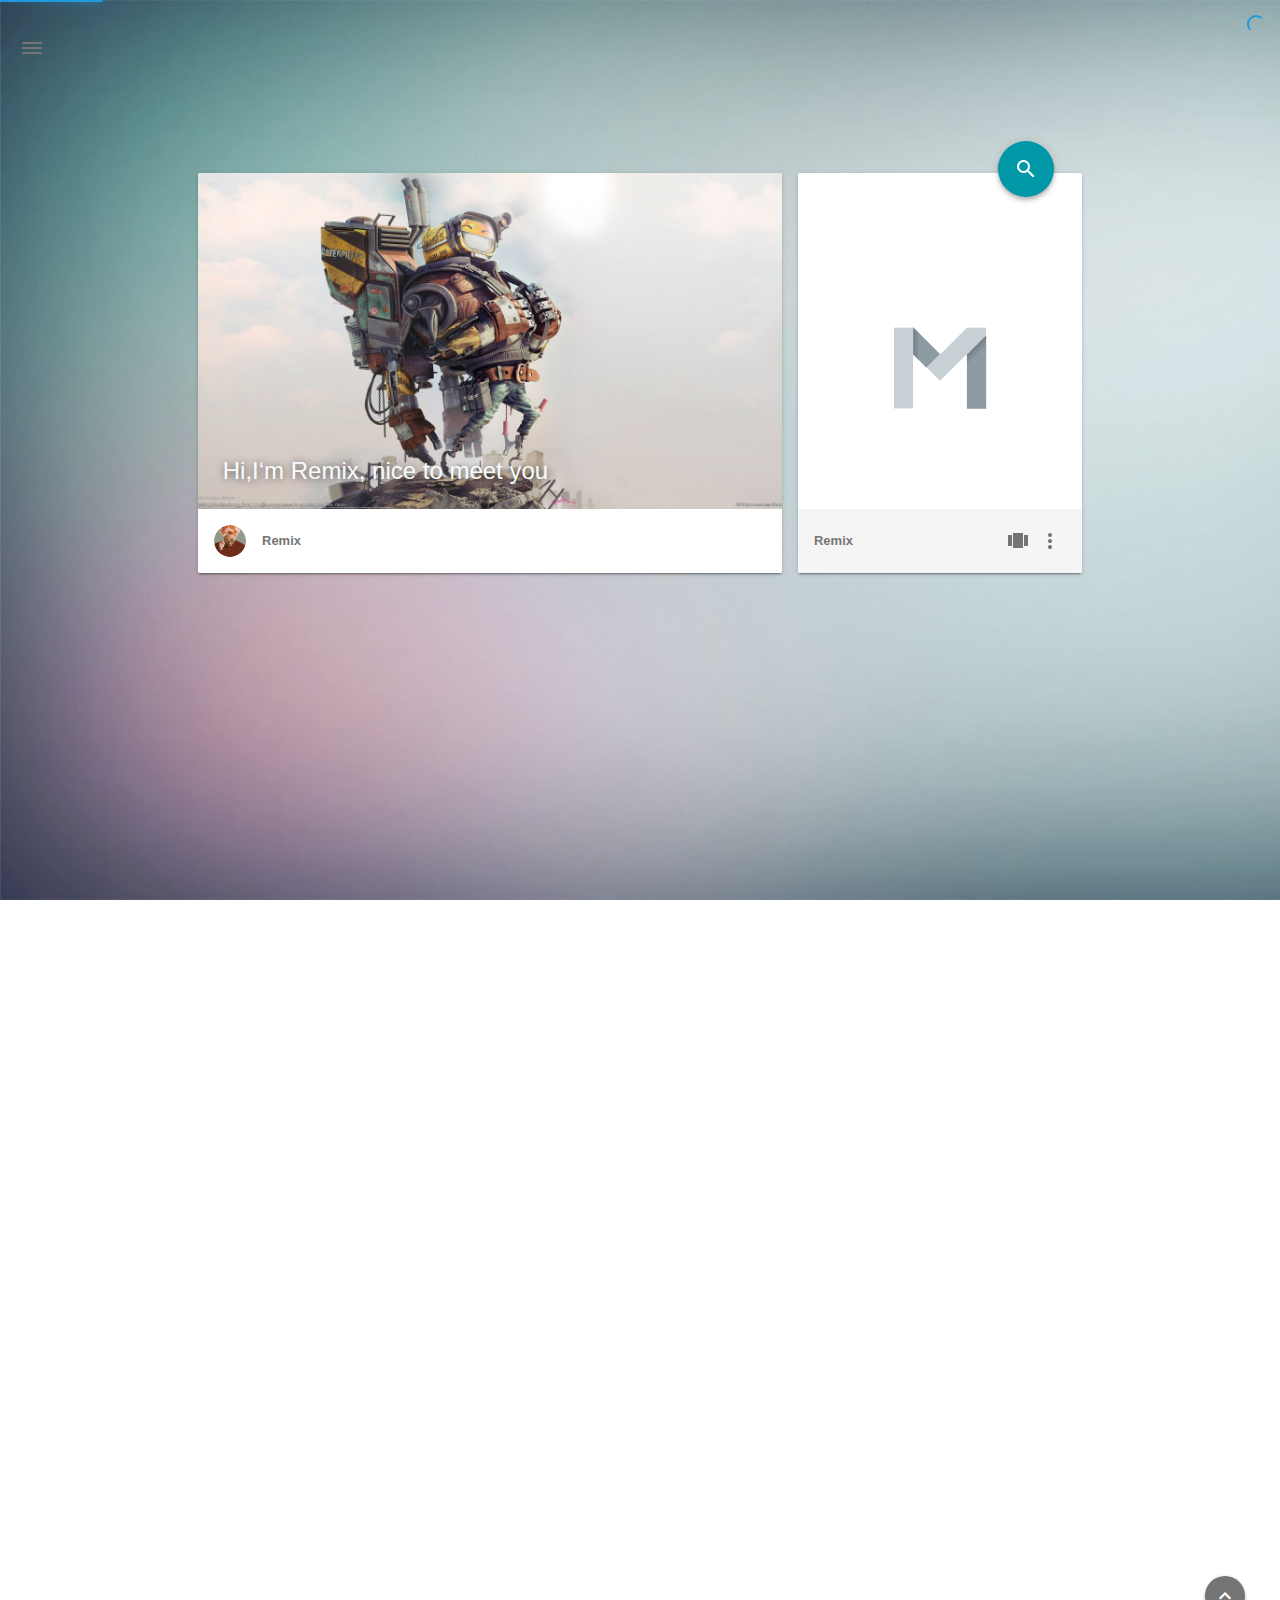
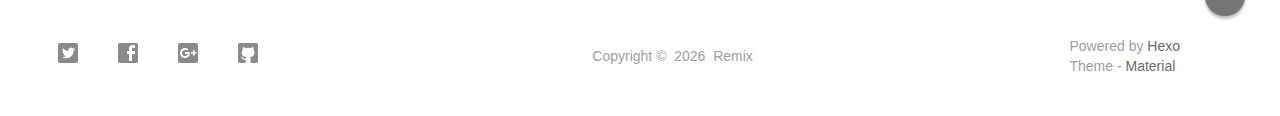
==== index.html @ 857dcc26 "Site updated: 2017-03-09 08:50:22" ====
<!DOCTYPE html>
<html lang="zh">
    <head>
    <!-- 
        © Material Theme
        https://github.com/viosey/hexo-theme-material
        Version: 1.3.0 -->

    <!-- Title -->
    
    <title>
        
        Remix
    </title>

    <!-- Favicons -->
    <link rel="icon shortcut" type="image/ico" href="/img/favicon.png">
    <link rel="icon" sizes="192x192" href="/img/favicon.png">
    <link rel="apple-touch-icon" href="/img/favicon.png">

    <!-- Meta & Info -->
    <meta charset="utf-8">
    <meta http-equiv="X-UA-Compatible">
    <meta name="viewport" content="width=device-width, initial-scale=1">
    <meta name="theme-color" content="#0097A7">
    <meta name="author" content="Remix">
    <meta name="description" content="Find your soul">
    <meta name="keywords" content="null">

    <!--iOS -->
    <meta name="viewport" content="width=device-width, initial-scale=1, user-scalable=no">
    <meta name="apple-mobile-web-app-title" content="Title">
    <meta name="apple-mobile-web-app-capable" content="yes">
    <meta name="apple-mobile-web-app-status-bar-style" content="black">
    <meta name="HandheldFriendly" content="True">
    <meta name="MobileOptimized" content="480">

    <!-- Add to homescreen for Chrome on Android -->
    <meta name="mobile-web-app-capable" content="yes">

    <!-- Add to homescreen for Safari on iOS -->
    <meta name="apple-mobile-web-app-capable" content="yes">
    <meta name="apple-mobile-web-app-status-bar-style" content="black">
    <meta name="apple-mobile-web-app-title" content="Remix">

    <!-- The Open Graph protocol -->
    <meta property="og:url" content="http://Remix.com">
    <meta property="og:type" content="blog">
    <meta property="og:title" content="Remix">
    <meta property="og:description" content="Find your soul">
    

    <!--[if lte IE 9]>
        <link rel="stylesheet" href="/css/ie-blocker.css">

        
            <script src="/js/ie-blocker.zhCN.js"></script>
        
    <![endif]-->

    <!-- Import CSS -->
    <link rel="stylesheet" href="/css/material.min.css">
    <link rel="stylesheet" href="/css/style.min.css">
    <!-- Config CSS -->


<!-- Other Styles -->
<style>
  body, html {
    font-family: Roboto, "Helvetica Neue", Helvetica, "PingFang SC", "Hiragino Sans GB", "Microsoft YaHei", "微软雅黑", Arial, sans-serif;
  }

  a {
    color: #00838F;
  }

  .mdl-card__media,
  #search-label,
  #search-form-label:after,
  #scheme-Paradox .hot_tags-count,
  #scheme-Paradox .sidebar_archives-count,
  #scheme-Paradox .sidebar-colored .sidebar-header,
  #scheme-Paradox .sidebar-colored .sidebar-badge{
    background-color: #0097A7 !important;
  }

  /* Sidebar User Drop Down Menu Text Color */
  #scheme-Paradox .sidebar-colored .sidebar-nav>.dropdown>.dropdown-menu>li>a:hover,
  #scheme-Paradox .sidebar-colored .sidebar-nav>.dropdown>.dropdown-menu>li>a:focus {
    color: #0097A7 !important;
  }

  #post_entry-right-info,
  .sidebar-colored .sidebar-nav li:hover > a,
  .sidebar-colored .sidebar-nav li:hover > a i,
  .sidebar-colored .sidebar-nav li > a:hover,
  .sidebar-colored .sidebar-nav li > a:hover i,
  .sidebar-colored .sidebar-nav li > a:focus i,
  .sidebar-colored .sidebar-nav > .open > a,
  .sidebar-colored .sidebar-nav > .open > a:hover,
  .sidebar-colored .sidebar-nav > .open > a:focus,
  #ds-reset #ds-ctx .ds-ctx-entry .ds-ctx-head a {
    color: #0097A7 !important;
  }

  .toTop {
    background: #757575 !important;
  }

  .material-layout .material-post>.material-nav,
  .material-layout .material-index>.material-nav,
  .material-nav a {
    color: #757575;
  }

  #scheme-Paradox .MD-burger-layer {
    background-color: #757575;
  }

  #scheme-Paradox #post-toc-trigger-btn {
    color: #757575;
  }

  .post-toc a:hover {
    color: #00838F;
    text-decoration: underline;
  }
</style>


<!-- Theme Background Related-->

    <style>
      body{
        background-image: url(/img/bg.png);
      }
    </style>




<!-- Fade Effect -->

    <style>
      .fade {
        transition: all 800ms linear;
        -webkit-transform: translate3d(0,0,0);
        -moz-transform: translate3d(0,0,0);
        -ms-transform: translate3d(0,0,0);
        -o-transform: translate3d(0,0,0);
        transform: translate3d(0,0,0);
        opacity: 1;
      }

      .fade.out{
        opacity: 0;
      }
    </style>



    <script src="/js/jquery.min.js"></script>
    <script src="/js/queue.js"></script>

    <!-- UC Browser Compatible -->
    <script>
        var agent = navigator.userAgent.toLowerCase();
        if(agent.indexOf('ucbrowser')>0) {
            document.write("<link rel=\"stylesheet\" href=\"/css/uc.css\">");
            alert('由于 UC 浏览器使用极旧的内核，而本网站使用了一些新的特性。\n为了您能更好的浏览，推荐使用 Chrome 或 Firefox 浏览器。');
        }
    </script>

    

    

    <!-- Bing Background -->
    

    <!-- Custom Head -->
    
</head>


    
        <body id="scheme-Paradox" class="lazy">
            <div class="material-layout  mdl-js-layout has-drawer is-upgraded">
                

                <!-- Main Container -->
                <main class="material-layout__content" id="main">

                    <!-- Top Anchor -->
                    <div id="top"></div>

                    
                        <!-- Hamburger Button -->
                        <button class="MD-burger-icon sidebar-toggle">
                            <span class="MD-burger-layer"></span>
                        </button>
                    

                    <!-- Index Module -->
<div class="material-index mdl-grid">
    
        <!-- Paradox Header -->
        <!-- Daily pic -->
<div class="mdl-card mdl-shadow--2dp daily-pic mdl-cell mdl-cell--8-col index-top-block">

    <!-- Pic & Slogan -->
    <div class="mdl-card__media mdl-color-text--grey-50" style="background-image:url(/img/daily_pic.png)">
        <p class="index-top-block-slogan"><a href="#">
        
            
                Hi,I‘m Remix, nice to meet you
            
        
        </a></p>
    </div>

    <!-- Avatar & Name -->
    <div class="mdl-card__supporting-text meta mdl-color-text--grey-600">
        <!-- Author Avatar -->
        <div id="author-avatar">
            <img src="/img/avatar.png" width="32px" height="32px" alt="avatar">
        </div>
        <div>
            <strong>Remix</strong>
        </div>
    </div>
</div>

        <!-- Blog info -->
<div class="mdl-card mdl-shadow--2dp something-else mdl-cell mdl-cell--8-col mdl-cell--4-col-desktop index-top-block">

    <!-- Search -->
    


    <!-- Swiftype -->
    <div class="mdl-textfield mdl-js-textfield mdl-textfield--expandable" method="post" action="">
        <label id="search-label" class="mdl-button mdl-js-ripple-effect mdl-js-button mdl-button--fab mdl-color--accent mdl-shadow--4dp" for="search">
            <i class="material-icons mdl-color-text--white" role="presentation">search</i>
        </label>

        <form autocomplete="off" id="search-form" class="mdl-textfield__expandable-holder" action="">
            <input class="mdl-textfield__input search-input st-default-search-input" type="text" name="q" id="search">
            <label id="search-form-label" class="mdl-textfield__label" for="search"></label>
        </form>
    </div>





    <!-- LOGO -->
    <div class="something-else-logo mdl-color--white mdl-color-text--grey-600">
        <a href="#">
            <img src="/img/logo.png" alt="logo" />
        </a>
    </div>

    <!-- Infomation -->
    <div class="mdl-card__supporting-text meta meta--fill mdl-color-text--grey-600">
        <!-- Blog Title -->
        <div>
            <strong>Remix</strong>
        </div>
        <div class="section-spacer"></div>

        <!-- Pages -->
        <button id="show-pages-button" class="mdl-button mdl-js-button mdl-js-ripple-effect mdl-button--icon">
            <i class="material-icons" role="presentation">view_carousel</i>
            <span class="visuallyhidden">Pages</span>
        </button>
        <ul class="mdl-menu mdl-js-menu mdl-menu--bottom-right" for="show-pages-button">
            
        </ul>

        <!-- Menu -->
        <button id="menubtn" class="mdl-button mdl-js-button mdl-js-ripple-effect mdl-button--icon">
            <i class="material-icons" role="presentation">more_vert</i>
            <span class="visuallyhidden">show menu</span>
        </button>
        <ul class="mdl-menu mdl-js-menu mdl-menu--bottom-right" for="menubtn">
            

            

            
                <a class="index_share-link" href="http://service.weibo.com/share/share.php?appkey=&title=Remix&url=http://Remix.com/&pic=&searchPic=false&style=simple" target="_blank">
                    <li class="mdl-menu__item mdl-js-ripple-effect">
                        分享到微博
                    </li>
                </a>
            

            
                <a class="index_share-link" href="https://twitter.com/intent/tweet?text=Remix&url=http://Remix.com/&via=Remix" target="_blank">
                    <li class="mdl-menu__item mdl-js-ripple-effect">
                        分享到 Twitter
                    </li>
                </a>
            

            
                <a class="index_share-link" href="https://www.facebook.com/sharer/sharer.php?u=http://Remix.com//index.html" target="_blank">
                    <li class="mdl-menu__item mdl-js-ripple-effect">
                        分享到 Facebook
                    </li>
                </a>
            

            
                <a class="index_share-link" href="https://plus.google.com/share?url=http://Remix.com/" target="_blank">
                    <li class="mdl-menu__item mdl-js-ripple-effect">
                        分享到 Google+
                    </li>
                </a>
            

            

            

            
        </ul>
    </div>
</div>

    
    <div class="locate-thumbnail-symbol"></div>

    <!-- Pin on top -->
    

    <!-- Normal Post -->
    
        
        
            <!-- Paradox Thumbnail -->
            <div class="post_entry-module mdl-card mdl-shadow--2dp mdl-cell mdl-cell--12-col fade out">
    <!-- Post Thumbnail -->
    
        
            <!-- Random Thumbnail -->
            <div class="post_thumbnail-random mdl-card__media mdl-color-text--grey-50">
        
    

        <!-- Post Title -->
        <p class="article-headline-p"><a href="/2017/03/09/hexo在windows下建立自己的github博客/">hexo在windows下建立自己的github博客</a></p>
    </div>

    <!-- Post Excerpt -->
    <div class="mdl-color-text--grey-600 mdl-card__supporting-text post_entry-content">
        
            先要安装git和node.js注册github账户在git执行代码bash
$ ssh-keygen -t rs...
        
        &nbsp;&nbsp;&nbsp;
        <span>
            <a href="/2017/03/09/hexo在windows下建立自己的github博客/" target="_self">继续阅读</a>
        </span>
    </div>
    <!-- Post_entry Info-->
    <div id="post_entry-info">
        <div id="post_entry-left-info" class="mdl-card__supporting-text meta mdl-color-text--grey-600 ">
            <!-- Author Avatar -->
            <div id="author-avatar">
                <img src="/img/avatar.png" width="44px" height="44px" alt="Remix's avatar">
            </div>
            <div>
                <strong>Remix</strong>
                <span>3月 09, 2017</span>
            </div>
        </div>
        <div id="post_entry-right-info">
            <!-- Category -->
            <span class="post_entry-category">
                
            </span>

            
                <!-- Comment Number -->
                &nbsp;|&nbsp;
                <span class="post_entry-comment" >
                        <span class="ds-thread-count" data-thread-key="2017/03/09/hexo在windows下建立自己的github博客/" data-count-type="comments"></span>
                </span>
            

            <!-- Post Views -->
            <span class="post_entry-views">
            </span>
        </div>
    </div>
</div>

        
        
        
    
        
        
            <!-- Paradox Thumbnail -->
            <div class="post_entry-module mdl-card mdl-shadow--2dp mdl-cell mdl-cell--12-col fade out">
    <!-- Post Thumbnail -->
    
        
            <!-- Random Thumbnail -->
            <div class="post_thumbnail-random mdl-card__media mdl-color-text--grey-50">
        
    

        <!-- Post Title -->
        <p class="article-headline-p"><a href="/2017/03/09/hello-world/">Hello World</a></p>
    </div>

    <!-- Post Excerpt -->
    <div class="mdl-color-text--grey-600 mdl-card__supporting-text post_entry-content">
        
            Welcome to Hexo
        
        &nbsp;&nbsp;&nbsp;
        <span>
            <a href="/2017/03/09/hello-world/" target="_self">继续阅读</a>
        </span>
    </div>
    <!-- Post_entry Info-->
    <div id="post_entry-info">
        <div id="post_entry-left-info" class="mdl-card__supporting-text meta mdl-color-text--grey-600 ">
            <!-- Author Avatar -->
            <div id="author-avatar">
                <img src="/img/avatar.png" width="44px" height="44px" alt="Remix's avatar">
            </div>
            <div>
                <strong>Remix</strong>
                <span>3月 09, 2017</span>
            </div>
        </div>
        <div id="post_entry-right-info">
            <!-- Category -->
            <span class="post_entry-category">
                
            </span>

            
                <!-- Comment Number -->
                &nbsp;|&nbsp;
                <span class="post_entry-comment" >
                        <span class="ds-thread-count" data-thread-key="2017/03/09/hello-world/" data-count-type="comments"></span>
                </span>
            

            <!-- Post Views -->
            <span class="post_entry-views">
            </span>
        </div>
    </div>
</div>

        
        
        
    

    

    
        <script>
    var randomNum;

    var locatePost = $('.locate-thumbnail-symbol').next();
    for(var i = 0; i < 10; i++) {
        randomNum = Math.floor(Math.random() * 19 + 1);

        locatePost.children('.post_thumbnail-random').attr('id', 'random_thumbnail-'+randomNum);
        locatePost.children('.post_thumbnail-random').css('background-image', 'url(' + '/img/random/material-' + randomNum + '.png' + ')')

        locatePost = locatePost.next();
    }
</script>

    
</div>


                    
                        <!-- Overlay For Active Sidebar -->
<div class="sidebar-overlay"></div>

<!-- Material sidebar -->
<aside id="sidebar" class="sidebar sidebar-colored sidebar-fixed-left" role="navigation">
    <div id="sidebar-main">
        <!-- Sidebar Header -->
        <div class="sidebar-header header-cover" style="background-image: url(/img/sidebar_header.png);">
    <!-- Top bar -->
    <div class="top-bar"></div>

    <!-- Sidebar toggle button -->
    <button type="button" class="sidebar-toggle mdl-button mdl-js-button mdl-js-ripple-effect mdl-button--icon" style="display: initial;" data-upgraded=",MaterialButton,MaterialRipple">
        <i class="material-icons">clear_all</i>
        <span class="mdl-button__ripple-container">
            <span class="mdl-ripple">
            </span>
        </span>
    </button>

    <!-- Sidebar Avatar -->
    <div class="sidebar-image">
        <img src="/img/avatar.png" alt="Remix's avatar">
    </div>

    <!-- Sidebar Email -->
    <a data-toggle="dropdown" class="sidebar-brand" href="#settings-dropdown">
        1025118009@qq.com
        <b class="caret"></b>
    </a>
</div>


        <!-- Sidebar Navigation  -->
        <ul class="nav sidebar-nav">
    <!-- User dropdown  -->
    <li class="dropdown">
        <ul id="settings-dropdown" class="dropdown-menu">
            
                <li>
                    <a href="http://mail.qq.com" target="_blank" title="Email Me">
                        
                            <i class="material-icons sidebar-material-icons sidebar-indent-left1pc-element">email</i>
                        
                        Email Me
                    </a>
                </li>
            
        </ul>
    </li>

    <!-- Homepage -->
    
        <li id="sidebar-first-li">
            <a href="/" target="_self">
                
                    <i class="material-icons sidebar-material-icons">home</i>
                
                主页
            </a>
        </li>
        
    

    <!-- Archives  -->
    
        <li class="dropdown">
            <a href="#" class="ripple-effect dropdown-toggle" data-toggle="dropdown">
                
                    <i class="material-icons sidebar-material-icons">inbox</i>
                
                    归档
                <b class="caret"></b>
            </a>
            <ul class="dropdown-menu">
            <li>
                <a class="sidebar_archives-link" href="/archives/2017/03/">三月 2017<span class="sidebar_archives-count">2</span></a>
            </ul>
        </li>
        
    

    <!-- Categories  -->
    

    <!-- Pages  -->
    

    <!-- Article Number  -->
    
</ul>


        <!-- Sidebar Footer -->
        <!--
I'm glad you use this theme, the development is no so easy, I hope you can keep the copyright, I will thank you so much.
If you still want to delete the copyrights, could you still retain the first one? Which namely "Theme Material"
It will not impact the appearance and can give developers a lot of support :)

很高兴您使用并喜欢该主题，开发不易 十分谢谢与希望您可以保留一下版权声明。
如果您仍然想删除的话 能否只保留第一项呢？即 "Theme Material"
它不会影响美观并可以给开发者很大的支持和动力。 :)
-->

<!-- Sidebar Divider -->

    <div class="sidebar-divider"></div>


<!-- Theme Material -->

    <a href="https://github.com/viosey/hexo-theme-material"  class="sidebar-footer-text-a" target="_blank">
        <div class="sidebar-text mdl-button mdl-js-button mdl-js-ripple-effect sidebar-footer-text-div" data-upgraded=",MaterialButton,MaterialRipple">
            主题 - Material
            <span class="sidebar-badge badge-circle">i</span>
        </div>
    </a>


<!-- Help & Support -->
<!--

-->

<!-- Feedback -->
<!--

-->

<!-- About Theme -->
<!--

-->

    </div>

    <!-- Sidebar Image -->
    

</aside>

                    

                    
                        <!-- Footer Top Button -->
                        <div class="toTop-wrap">
    <a href="#top" class="toTop">
        <i class="material-icons footer_top-i">expand_less</i>
    </a>
</div>

                    

                    <!--Footer-->
<footer class="mdl-mini-footer" id="bottom">
    
        <!-- Paradox Footer Left Section -->
        <div class="mdl-mini-footer--left-section sns-list">
    <!-- Twitter -->
    
        <a href="https://twitter.com/twitter" target="_blank">
            <button class="mdl-mini-footer--social-btn social-btn" style="background-image: url(/img/footer/footer_ico-twitter.png);">
                <span class="visuallyhidden">Twitter</span>
            </button><!--
     --></a>
    

    <!-- Facebook -->
    
        <a href="https://www.facebook.com/facebook" target="_blank">
            <button class="mdl-mini-footer--social-btn social-btn" style="background-image: url(/img/footer/footer_ico-facebook.png);">
                <span class="visuallyhidden">Facebook</span>
            </button><!--
     --></a>
    

    <!-- Google + -->
    
        <a href="https://www.google.com/" target="_blank">
            <button class="mdl-mini-footer--social-btn social-btn" style="background-image: url(/img/footer/footer_ico-gplus.png);">
                <span class="visuallyhidden">Google Plus</span>
            </button><!--
     --></a>
    

    <!-- Weibo -->
    

    <!-- Instagram -->
    

    <!-- Tumblr -->
    

    <!-- Github -->
    
        <a href="https://github.com/bifily" target="_blank">
            <button class="mdl-mini-footer--social-btn social-btn" style="background-image: url(/img/footer/footer_ico-github.png);">
                <span class="visuallyhidden">Github</span>
            </button><!--
     --></a>
    

    <!-- LinkedIn -->
    

    <!-- Zhihu -->
    

    <!-- Bilibili -->
    

    <!-- Telegram -->
    
</div>


        <!--Copyright-->
        <div id="copyright">
            Copyright&nbsp;©&nbsp;
            <script type="text/javascript">
                var fd = new Date();
                document.write(fd.getFullYear());
            </script>
            &nbsp;Remix
        </div>

        <!-- Paradox Footer Right Section -->

        <!--
        I am glad you use this theme, the development is no so easy, I hope you can keep the copyright.
        It will not impact the appearance and can give developers a lot of support :)

        很高兴您使用该主题，开发不易，希望您可以保留一下版权声明。
        它不会影响美观并可以给开发者很大的支持。 :)
        -->

        <div class="mdl-mini-footer--right-section">
            <div>
                <div class="footer-develop-div">Powered by <a href="https://hexo.io" target="_blank" class="footer-develop-a">Hexo</a></div>
                <div class="footer-develop-div">Theme - <a href="https://github.com/viosey/hexo-theme-material" target="_blank" class="footer-develop-a">Material</a></div>
            </div>
        </div>
    
</footer>


                    <!-- Import File -->
<script src="/js/lazyload.min.js"></script>
<script src="/js/js.min.js"></script>
<script src="/js/nprogress.js"></script>

<script type="text/javascript">
    NProgress.configure({
        showSpinner: true
    });
    NProgress.start();
    $('#nprogress .bar').css({
        'background': '#29d'
    });
    $('#nprogress .peg').css({
        'box-shadow': '0 0 10px #29d, 0 0 15px #29d'
    });
    $('#nprogress .spinner-icon').css({
        'border-top-color': '#29d',
        'border-left-color': '#29d'
    });
    setTimeout(function() {
        NProgress.done();
        $('.fade').removeClass('out');
    }, 800);
</script>









    <!-- 多说公共 js 代码 start -->
    <script type="text/javascript">
        queue.offer(function(){
            var duoshuoQuery = {
                short_name: 'bifily'
            };
            (function() {
                var ds = document.createElement('script');
                ds.type = 'text/javascript';
                ds.async = true;
                ds.src = 'https://static.duoshuo.com/embed.js';
                ds.charset = 'UTF-8';
                (document.getElementsByTagName('head')[0]
                 || document.getElementsByTagName('body')[0]).appendChild(ds);
            })();
        });
    </script>
    <!-- 多说公共 js 代码 end -->





<!-- Swiftye -->

    <script type="text/javascript">
    (function(w,d,t,u,n,s,e) {w['SwiftypeObject']=n;w[n]=w[n]||function() {
    (w[n].q=w[n].q||[]).push(arguments);};s=d.createElement(t);
    e=d.getElementsByTagName(t)[0];s.async=1;s.src=u;e.parentNode.insertBefore(s,e);
    })(window,document,'script','//s.swiftypecdn.com/install/v2/st.js','_st');

    _st('install','null','2.0.0');
</script>



<!-- Local Search-->


<!-- Window Load-->
<script>
    $(window).load(function() {
        // Post_Toc parent position fixed
        $('.post-toc-wrap').parent('.mdl-menu__container').css('position', 'fixed');
    });
</script>

<!-- MathJax Load-->


                </main>
            </div>
        </body>
    
</html>
---- css/ie-blocker.css ----
@charset "utf-8";
body .demo-blog{
    display: none;
}

h1{
    background-color: #fff;
    font-size: 48px;
    line-height: 48px;
    border-left: none;
    width: auto;
    margin: 0px !important;
}

#ib-container {
    display: none;
    width: 100%;
    height: 100%;
    font-family: Arial, Helvetica, sans-serif;
    position: fixed;
    top: 0;
    left: 0;
    box-sizing: content-box !important;
    z-index: 99999;
}

#ib-container * {
    box-sizing: content-box !important;
}

.ib-modal {
    height: 288px;
    background: #fff;
    border-left: 8px solid #4fc1e9;
    position: absolute;
    color: #434a54;
    z-index: 99999;
    width: 592px;
    top: 50%;
    left: 50%;
    transform: translateY(-50%) translateX(-50%);
    padding: 49px 30px 30px;
}

.ib-header {
    height: 80px;
    padding: 0;
}

.ib-header h1 {
    margin: 0;
    font-size: 24px;
    text-align: left;
    color: #434a54;
}

.ib-header p {
    margin: 10px 0 0 0;
    font-size: 14px;
    line-height: 18px;
    text-align: left;
    color: #434a54;
}

.ib-header p strong {
    font-weight: normal;
    color: #3bafda;
}

.ib-browsers {
    height: 80px;
    list-style: none;
    margin: 0;
    padding: 0;
    padding-top: 0;
    margin-top: 49px;
}

.ib-browsers li {
    float: left;
    width: 148px;
    height: 80px;
    position: relative;
    list-style: none;
}

.ib-browsers li a {
    display: block;
    width: 100%;
    height: 100%;
    position: absolute;
    color: #434a54;
    text-decoration: none;
    cursor: pointer;
}

.ib-browsers li a:hover {
    background-color: #F2F2F2;
}

.ib-browsers li a:hover .ib-browser-name {
    background-color: #4fc1e9;
    color: #fff;
}

.ib-browser-icon {
    display: block;
    width: 118px;
    height: 90px;
    margin: 0 auto;
    margin-top: 20px;
}

.ib-browser-name {
    line-height: 18px;
    margin-top: 5px;
    text-align: center;
    font-size: 20px;
}

.ib-browser-description {
    height: 50px;
    line-height: 14px;
    font-size: 12px;
    margin-top: 10px;
    padding: 0 5px;
}

.ib-footer {
    height: 30px;
}

.ib-try {
    float: right;
    height: 30px;
    padding: 0 15px;
    color: #fff;
    background-color: #3bafda;
    font-size: 12px;
    line-height: 30px;
    cursor: pointer;
    text-decoration: none;
    margin-top: 49px;
}

.ib-try:hover {
    background-color: #4fc1e9;
}

.ib-mask {
    width: 100%;
    height: 100%;
    position: absolute;
    top: 0;
    left: 0;
    _position: absolute;
    _top: expression(eval(document.documentElement.scrollTop) + 'px');
    _left: expression(eval(document.documentElement.scrollLeft) + 'px');
    _right: auto;
    _bottom: auto;
    _width: expression(eval(document.documentElement.clientWidth) + 'px');
    _height: expression(eval(document.documentElement.clientHeight) + 'px');
    z-index: 99999;
}

.ib-mask {
    background: rgb(0, 0, 0);
    opacity: 0.8;
    -ms-filter: "progid:DXImageTransform.Microsoft.Alpha(Opacity=80)";
    filter: alpha(opacity=80);
    z-index: 99998;
}

.zh-cn #ib-container {
    font-family: 'Microsoft Yahei', sans-serif;
}

.zh-cn .ib-browser-description {
    font-size: 12px;
}
---- css/material.min.css ----
@charset "UTF-8";.mdl-button,.mdl-checkbox,audio,canvas,img,svg,video{vertical-align:middle}.visuallyhidden,hr{border:0;height:1px}.hidden,.invisible{visibility:hidden}address,body,h1,h2,h3,h4,h6,html,ol,p,ul{font-weight:400}blockquote,h1{line-height:1.35}blockquote,h1,h1 small,h2,h2 small,h3,h3 small,h4,h4 small,h5,h5 small,h6,h6 small{font-family:Roboto,Helvetica,Arial,sans-serif}.mdl-badge[data-badge]:after,.mdl-card,.mdl-layout__drawer,.mdl-layout__header{-webkit-box-direction:normal}html{color:rgba(0,0,0,.87)}::-moz-selection{background:#b3d4fc;text-shadow:none}::selection{background:#b3d4fc;text-shadow:none}hr{display:block;border-top:1px solid #ccc;margin:1em 0;padding:0}fieldset{border:0;margin:0;padding:0}textarea{resize:vertical}.browsehappy{margin:.2em 0;background:#ccc;color:#000;padding:.2em 0}.hidden{display:none!important}.visuallyhidden{clip:rect(0 0 0 0);margin:-1px;overflow:hidden;padding:0;position:absolute;width:1px}.visuallyhidden.focusable:active,.visuallyhidden.focusable:focus{clip:auto;height:auto;margin:0;overflow:visible;position:static;width:auto}body,html{width:100%}.clearfix:after,.clearfix:before{content:" ";display:table}.clearfix:after{clear:both}@media print{blockquote,img,pre,tr{page-break-inside:avoid}*,:after,:before{background:0 0!important;color:#000!important;box-shadow:none!important;text-shadow:none!important}a,a:visited{text-decoration:underline}a[href]:after{content:" (" attr(href)")"}abbr[title]:after{content:" (" attr(title)")"}a[href^="#"]:after,a[href^="javascript:"]:after{content:""}blockquote,pre{border:1px solid #999}thead{display:table-header-group}img{max-width:100%!important}h2,h3,p{orphans:3;widows:3}h2,h3{page-break-after:avoid}}.mdl-accordion,.mdl-button,.mdl-card,.mdl-checkbox,.mdl-dropdown-menu,.mdl-icon-toggle,.mdl-item,.mdl-radio,.mdl-slider,.mdl-switch,.mdl-tabs__tab,a{-webkit-tap-highlight-color:transparent;-webkit-tap-highlight-color:rgba(255,255,255,0)}html{height:100%;-ms-touch-action:manipulation;touch-action:manipulation}body{min-height:100%}main{display:block}[hidden]{display:none!important}body,html{font-family:Helvetica,Arial,sans-serif;font-size:14px;line-height:20px}h1,h2,h3,h4,h5,h6,p{padding:0}h1 small,h2 small,h3 small,h4 small,h5 small,h6 small{font-weight:400;line-height:1.35;letter-spacing:-.02em;opacity:.54;font-size:.6em}blockquote,h4{font-size:24px}ol,p,ul{font-size:14px}address,ol,p,ul{letter-spacing:0}address,h5{line-height:1}h6,ol,p,ul{line-height:24px}a,h5{font-weight:500}h1{font-size:56px;letter-spacing:-.02em;margin:24px 0}h2{font-size:45px;line-height:48px}h2,h3{margin:24px 0}h3{font-size:34px;line-height:40px}h4{line-height:32px;-moz-osx-font-smoothing:grayscale;margin:24px 0 16px}h5{font-size:20px;letter-spacing:.02em}h5,h6{margin:24px 0 16px}h6{font-size:16px;letter-spacing:.04em}p{margin:0 0 16px}a{color:#ff4081}blockquote{position:relative;font-weight:300;font-style:italic;letter-spacing:.08em}mark{background-color:#f4ff81}dt{font-weight:700}address{font-size:12px;font-style:normal}.mdl-typography--display-4,.mdl-typography--display-4-color-contrast{font-family:Roboto,Helvetica,Arial,sans-serif;font-size:112px;font-weight:300;line-height:1;letter-spacing:-.04em}.mdl-typography--display-1,.mdl-typography--display-1-color-contrast,.mdl-typography--display-2,.mdl-typography--display-2-color-contrast,.mdl-typography--display-3,.mdl-typography--display-3-color-contrast,.mdl-typography--headline,.mdl-typography--headline-color-contrast{font-family:Roboto,Helvetica,Arial,sans-serif;font-weight:400}.mdl-typography--display-4-color-contrast{opacity:.54}.mdl-typography--display-3,.mdl-typography--display-3-color-contrast{font-size:56px;line-height:1.35;letter-spacing:-.02em}.mdl-typography--display-3-color-contrast{opacity:.54}.mdl-typography--display-2,.mdl-typography--display-2-color-contrast{font-size:45px;line-height:48px}.mdl-typography--display-2-color-contrast{opacity:.54}.mdl-typography--display-1,.mdl-typography--display-1-color-contrast{font-size:34px;line-height:40px}.mdl-typography--display-1-color-contrast{opacity:.54}.mdl-typography--body-1-color-contrast,.mdl-typography--body-1-force-preferred-font-color-contrast,.mdl-typography--body-2-color-contrast,.mdl-typography--body-2-force-preferred-font-color-contrast,.mdl-typography--headline-color-contrast,.mdl-typography--subhead-color-contrast,.mdl-typography--title-color-contrast{opacity:.87}.mdl-typography--headline,.mdl-typography--headline-color-contrast{font-size:24px;line-height:32px;-moz-osx-font-smoothing:grayscale}.mdl-typography--title,.mdl-typography--title-color-contrast{font-family:Roboto,Helvetica,Arial,sans-serif;font-size:20px;font-weight:500;line-height:1;letter-spacing:.02em}.mdl-typography--subhead,.mdl-typography--subhead-color-contrast{font-family:Roboto,Helvetica,Arial,sans-serif;font-size:16px;font-weight:400;line-height:24px;letter-spacing:.04em}.mdl-typography--body-2,.mdl-typography--body-2-color-contrast{font-size:14px;font-weight:700;line-height:24px;letter-spacing:0}.mdl-typography--body-1,.mdl-typography--body-1-color-contrast{font-size:14px;font-weight:400;line-height:24px;letter-spacing:0}.mdl-typography--body-2-force-preferred-font,.mdl-typography--body-2-force-preferred-font-color-contrast{font-family:Roboto,Helvetica,Arial,sans-serif;font-size:14px;font-weight:500;line-height:24px;letter-spacing:0}.mdl-typography--body-1-force-preferred-font,.mdl-typography--body-1-force-preferred-font-color-contrast{font-family:Roboto,Helvetica,Arial,sans-serif;font-size:14px;font-weight:400;line-height:24px;letter-spacing:0}.mdl-typography--caption,.mdl-typography--caption-force-preferred-font{font-size:12px;font-weight:400;line-height:1;letter-spacing:0}.mdl-typography--caption-force-preferred-font{font-family:Roboto,Helvetica,Arial,sans-serif}.mdl-typography--caption-color-contrast,.mdl-typography--caption-force-preferred-font-color-contrast{font-size:12px;font-weight:400;line-height:1;letter-spacing:0;opacity:.54}.mdl-typography--button-color-contrast,.mdl-typography--menu-color-contrast{opacity:.87}.mdl-typography--caption-force-preferred-font-color-contrast,.mdl-typography--menu{font-family:Roboto,Helvetica,Arial,sans-serif}.mdl-typography--menu{font-size:14px;font-weight:500;line-height:1;letter-spacing:0}.mdl-typography--button,.mdl-typography--button-color-contrast,.mdl-typography--menu-color-contrast{font-family:Roboto,Helvetica,Arial,sans-serif;font-size:14px;font-weight:500;line-height:1;letter-spacing:0}.mdl-typography--button,.mdl-typography--button-color-contrast{text-transform:uppercase}.mdl-typography--text-left{text-align:left}.mdl-typography--text-right{text-align:right}.mdl-typography--text-center{text-align:center}.mdl-typography--text-justify{text-align:justify}.mdl-typography--text-nowrap{white-space:nowrap}.mdl-typography--text-lowercase{text-transform:lowercase}.mdl-typography--text-uppercase{text-transform:uppercase}.mdl-typography--text-capitalize{text-transform:capitalize}.mdl-button,.mdl-layout__tab,.mdl-tabs__tab{text-transform:uppercase}.mdl-typography--font-thin{font-weight:200!important}.mdl-typography--font-light{font-weight:300!important}.mdl-typography--font-regular{font-weight:400!important}.mdl-typography--font-medium{font-weight:500!important}.mdl-typography--font-bold{font-weight:700!important}.mdl-typography--font-black{font-weight:900!important}.mdl-color-text--red{color:#f44336!important}.mdl-color--red{background-color:#f44336!important}.mdl-color-text--red-50{color:#ffebee!important}.mdl-color--red-50{background-color:#ffebee!important}.mdl-color-text--red-100{color:#ffcdd2!important}.mdl-color--red-100{background-color:#ffcdd2!important}.mdl-color-text--red-200{color:#ef9a9a!important}.mdl-color--red-200{background-color:#ef9a9a!important}.mdl-color-text--red-300{color:#e57373!important}.mdl-color--red-300{background-color:#e57373!important}.mdl-color-text--red-400{color:#ef5350!important}.mdl-color--red-400{background-color:#ef5350!important}.mdl-color-text--red-500{color:#f44336!important}.mdl-color--red-500{background-color:#f44336!important}.mdl-color-text--red-600{color:#e53935!important}.mdl-color--red-600{background-color:#e53935!important}.mdl-color-text--red-700{color:#d32f2f!important}.mdl-color--red-700{background-color:#d32f2f!important}.mdl-color-text--red-800{color:#c62828!important}.mdl-color--red-800{background-color:#c62828!important}.mdl-color-text--red-900{color:#b71c1c!important}.mdl-color--red-900{background-color:#b71c1c!important}.mdl-color-text--red-A100{color:#ff8a80!important}.mdl-color--red-A100{background-color:#ff8a80!important}.mdl-color-text--red-A200{color:#ff5252!important}.mdl-color--red-A200{background-color:#ff5252!important}.mdl-color-text--red-A400{color:#ff1744!important}.mdl-color--red-A400{background-color:#ff1744!important}.mdl-color-text--red-A700{color:#d50000!important}.mdl-color--red-A700{background-color:#d50000!important}.mdl-color-text--pink{color:#e91e63!important}.mdl-color--pink{background-color:#e91e63!important}.mdl-color-text--pink-50{color:#fce4ec!important}.mdl-color--pink-50{background-color:#fce4ec!important}.mdl-color-text--pink-100{color:#f8bbd0!important}.mdl-color--pink-100{background-color:#f8bbd0!important}.mdl-color-text--pink-200{color:#f48fb1!important}.mdl-color--pink-200{background-color:#f48fb1!important}.mdl-color-text--pink-300{color:#f06292!important}.mdl-color--pink-300{background-color:#f06292!important}.mdl-color-text--pink-400{color:#ec407a!important}.mdl-color--pink-400{background-color:#ec407a!important}.mdl-color-text--pink-500{color:#e91e63!important}.mdl-color--pink-500{background-color:#e91e63!important}.mdl-color-text--pink-600{color:#d81b60!important}.mdl-color--pink-600{background-color:#d81b60!important}.mdl-color-text--pink-700{color:#c2185b!important}.mdl-color--pink-700{background-color:#c2185b!important}.mdl-color-text--pink-800{color:#ad1457!important}.mdl-color--pink-800{background-color:#ad1457!important}.mdl-color-text--pink-900{color:#880e4f!important}.mdl-color--pink-900{background-color:#880e4f!important}.mdl-color-text--pink-A100{color:#ff80ab!important}.mdl-color--pink-A100{background-color:#ff80ab!important}.mdl-color-text--pink-A200{color:#ff4081!important}.mdl-color--pink-A200{background-color:#ff4081!important}.mdl-color-text--pink-A400{color:#f50057!important}.mdl-color--pink-A400{background-color:#f50057!important}.mdl-color-text--pink-A700{color:#c51162!important}.mdl-color--pink-A700{background-color:#c51162!important}.mdl-color-text--purple{color:#9c27b0!important}.mdl-color--purple{background-color:#9c27b0!important}.mdl-color-text--purple-50{color:#f3e5f5!important}.mdl-color--purple-50{background-color:#f3e5f5!important}.mdl-color-text--purple-100{color:#e1bee7!important}.mdl-color--purple-100{background-color:#e1bee7!important}.mdl-color-text--purple-200{color:#ce93d8!important}.mdl-color--purple-200{background-color:#ce93d8!important}.mdl-color-text--purple-300{color:#ba68c8!important}.mdl-color--purple-300{background-color:#ba68c8!important}.mdl-color-text--purple-400{color:#ab47bc!important}.mdl-color--purple-400{background-color:#ab47bc!important}.mdl-color-text--purple-500{color:#9c27b0!important}.mdl-color--purple-500{background-color:#9c27b0!important}.mdl-color-text--purple-600{color:#8e24aa!important}.mdl-color--purple-600{background-color:#8e24aa!important}.mdl-color-text--purple-700{color:#7b1fa2!important}.mdl-color--purple-700{background-color:#7b1fa2!important}.mdl-color-text--purple-800{color:#6a1b9a!important}.mdl-color--purple-800{background-color:#6a1b9a!important}.mdl-color-text--purple-900{color:#4a148c!important}.mdl-color--purple-900{background-color:#4a148c!important}.mdl-color-text--purple-A100{color:#ea80fc!important}.mdl-color--purple-A100{background-color:#ea80fc!important}.mdl-color-text--purple-A200{color:#e040fb!important}.mdl-color--purple-A200{background-color:#e040fb!important}.mdl-color-text--purple-A400{color:#d500f9!important}.mdl-color--purple-A400{background-color:#d500f9!important}.mdl-color-text--purple-A700{color:#a0f!important}.mdl-color--purple-A700{background-color:#a0f!important}.mdl-color-text--deep-purple{color:#673ab7!important}.mdl-color--deep-purple{background-color:#673ab7!important}.mdl-color-text--deep-purple-50{color:#ede7f6!important}.mdl-color--deep-purple-50{background-color:#ede7f6!important}.mdl-color-text--deep-purple-100{color:#d1c4e9!important}.mdl-color--deep-purple-100{background-color:#d1c4e9!important}.mdl-color-text--deep-purple-200{color:#b39ddb!important}.mdl-color--deep-purple-200{background-color:#b39ddb!important}.mdl-color-text--deep-purple-300{color:#9575cd!important}.mdl-color--deep-purple-300{background-color:#9575cd!important}.mdl-color-text--deep-purple-400{color:#7e57c2!important}.mdl-color--deep-purple-400{background-color:#7e57c2!important}.mdl-color-text--deep-purple-500{color:#673ab7!important}.mdl-color--deep-purple-500{background-color:#673ab7!important}.mdl-color-text--deep-purple-600{color:#5e35b1!important}.mdl-color--deep-purple-600{background-color:#5e35b1!important}.mdl-color-text--deep-purple-700{color:#512da8!important}.mdl-color--deep-purple-700{background-color:#512da8!important}.mdl-color-text--deep-purple-800{color:#4527a0!important}.mdl-color--deep-purple-800{background-color:#4527a0!important}.mdl-color-text--deep-purple-900{color:#311b92!important}.mdl-color--deep-purple-900{background-color:#311b92!important}.mdl-color-text--deep-purple-A100{color:#b388ff!important}.mdl-color--deep-purple-A100{background-color:#b388ff!important}.mdl-color-text--deep-purple-A200{color:#7c4dff!important}.mdl-color--deep-purple-A200{background-color:#7c4dff!important}.mdl-color-text--deep-purple-A400{color:#651fff!important}.mdl-color--deep-purple-A400{background-color:#651fff!important}.mdl-color-text--deep-purple-A700{color:#6200ea!important}.mdl-color--deep-purple-A700{background-color:#6200ea!important}.mdl-color-text--indigo{color:#3f51b5!important}.mdl-color--indigo{background-color:#3f51b5!important}.mdl-color-text--indigo-50{color:#e8eaf6!important}.mdl-color--indigo-50{background-color:#e8eaf6!important}.mdl-color-text--indigo-100{color:#c5cae9!important}.mdl-color--indigo-100{background-color:#c5cae9!important}.mdl-color-text--indigo-200{color:#9fa8da!important}.mdl-color--indigo-200{background-color:#9fa8da!important}.mdl-color-text--indigo-300{color:#7986cb!important}.mdl-color--indigo-300{background-color:#7986cb!important}.mdl-color-text--indigo-400{color:#5c6bc0!important}.mdl-color--indigo-400{background-color:#5c6bc0!important}.mdl-color-text--indigo-500{color:#3f51b5!important}.mdl-color--indigo-500{background-color:#3f51b5!important}.mdl-color-text--indigo-600{color:#3949ab!important}.mdl-color--indigo-600{background-color:#3949ab!important}.mdl-color-text--indigo-700{color:#303f9f!important}.mdl-color--indigo-700{background-color:#303f9f!important}.mdl-color-text--indigo-800{color:#283593!important}.mdl-color--indigo-800{background-color:#283593!important}.mdl-color-text--indigo-900{color:#1a237e!important}.mdl-color--indigo-900{background-color:#1a237e!important}.mdl-color-text--indigo-A100{color:#8c9eff!important}.mdl-color--indigo-A100{background-color:#8c9eff!important}.mdl-color-text--indigo-A200{color:#536dfe!important}.mdl-color--indigo-A200{background-color:#536dfe!important}.mdl-color-text--indigo-A400{color:#3d5afe!important}.mdl-color--indigo-A400{background-color:#3d5afe!important}.mdl-color-text--indigo-A700{color:#304ffe!important}.mdl-color--indigo-A700{background-color:#304ffe!important}.mdl-color-text--blue{color:#2196f3!important}.mdl-color--blue{background-color:#2196f3!important}.mdl-color-text--blue-50{color:#e3f2fd!important}.mdl-color--blue-50{background-color:#e3f2fd!important}.mdl-color-text--blue-100{color:#bbdefb!important}.mdl-color--blue-100{background-color:#bbdefb!important}.mdl-color-text--blue-200{color:#90caf9!important}.mdl-color--blue-200{background-color:#90caf9!important}.mdl-color-text--blue-300{color:#64b5f6!important}.mdl-color--blue-300{background-color:#64b5f6!important}.mdl-color-text--blue-400{color:#42a5f5!important}.mdl-color--blue-400{background-color:#42a5f5!important}.mdl-color-text--blue-500{color:#2196f3!important}.mdl-color--blue-500{background-color:#2196f3!important}.mdl-color-text--blue-600{color:#1e88e5!important}.mdl-color--blue-600{background-color:#1e88e5!important}.mdl-color-text--blue-700{color:#1976d2!important}.mdl-color--blue-700{background-color:#1976d2!important}.mdl-color-text--blue-800{color:#1565c0!important}.mdl-color--blue-800{background-color:#1565c0!important}.mdl-color-text--blue-900{color:#0d47a1!important}.mdl-color--blue-900{background-color:#0d47a1!important}.mdl-color-text--blue-A100{color:#82b1ff!important}.mdl-color--blue-A100{background-color:#82b1ff!important}.mdl-color-text--blue-A200{color:#448aff!important}.mdl-color--blue-A200{background-color:#448aff!important}.mdl-color-text--blue-A400{color:#2979ff!important}.mdl-color--blue-A400{background-color:#2979ff!important}.mdl-color-text--blue-A700{color:#2962ff!important}.mdl-color--blue-A700{background-color:#2962ff!important}.mdl-color-text--light-blue{color:#03a9f4!important}.mdl-color--light-blue{background-color:#03a9f4!important}.mdl-color-text--light-blue-50{color:#e1f5fe!important}.mdl-color--light-blue-50{background-color:#e1f5fe!important}.mdl-color-text--light-blue-100{color:#b3e5fc!important}.mdl-color--light-blue-100{background-color:#b3e5fc!important}.mdl-color-text--light-blue-200{color:#81d4fa!important}.mdl-color--light-blue-200{background-color:#81d4fa!important}.mdl-color-text--light-blue-300{color:#4fc3f7!important}.mdl-color--light-blue-300{background-color:#4fc3f7!important}.mdl-color-text--light-blue-400{color:#29b6f6!important}.mdl-color--light-blue-400{background-color:#29b6f6!important}.mdl-color-text--light-blue-500{color:#03a9f4!important}.mdl-color--light-blue-500{background-color:#03a9f4!important}.mdl-color-text--light-blue-600{color:#039be5!important}.mdl-color--light-blue-600{background-color:#039be5!important}.mdl-color-text--light-blue-700{color:#0288d1!important}.mdl-color--light-blue-700{background-color:#0288d1!important}.mdl-color-text--light-blue-800{color:#0277bd!important}.mdl-color--light-blue-800{background-color:#0277bd!important}.mdl-color-text--light-blue-900{color:#01579b!important}.mdl-color--light-blue-900{background-color:#01579b!important}.mdl-color-text--light-blue-A100{color:#80d8ff!important}.mdl-color--light-blue-A100{background-color:#80d8ff!important}.mdl-color-text--light-blue-A200{color:#40c4ff!important}.mdl-color--light-blue-A200{background-color:#40c4ff!important}.mdl-color-text--light-blue-A400{color:#00b0ff!important}.mdl-color--light-blue-A400{background-color:#00b0ff!important}.mdl-color-text--light-blue-A700{color:#0091ea!important}.mdl-color--light-blue-A700{background-color:#0091ea!important}.mdl-color-text--cyan{color:#00bcd4!important}.mdl-color--cyan{background-color:#00bcd4!important}.mdl-color-text--cyan-50{color:#e0f7fa!important}.mdl-color--cyan-50{background-color:#e0f7fa!important}.mdl-color-text--cyan-100{color:#b2ebf2!important}.mdl-color--cyan-100{background-color:#b2ebf2!important}.mdl-color-text--cyan-200{color:#80deea!important}.mdl-color--cyan-200{background-color:#80deea!important}.mdl-color-text--cyan-300{color:#4dd0e1!important}.mdl-color--cyan-300{background-color:#4dd0e1!important}.mdl-color-text--cyan-400{color:#26c6da!important}.mdl-color--cyan-400{background-color:#26c6da!important}.mdl-color-text--cyan-500{color:#00bcd4!important}.mdl-color--cyan-500{background-color:#00bcd4!important}.mdl-color-text--cyan-600{color:#00acc1!important}.mdl-color--cyan-600{background-color:#00acc1!important}.mdl-color-text--cyan-700{color:#0097a7!important}.mdl-color--cyan-700{background-color:#0097a7!important}.mdl-color-text--cyan-800{color:#00838f!important}.mdl-color--cyan-800{background-color:#00838f!important}.mdl-color-text--cyan-900{color:#006064!important}.mdl-color--cyan-900{background-color:#006064!important}.mdl-color-text--cyan-A100{color:#84ffff!important}.mdl-color--cyan-A100{background-color:#84ffff!important}.mdl-color-text--cyan-A200{color:#18ffff!important}.mdl-color--cyan-A200{background-color:#18ffff!important}.mdl-color-text--cyan-A400{color:#00e5ff!important}.mdl-color--cyan-A400{background-color:#00e5ff!important}.mdl-color-text--cyan-A700{color:#00b8d4!important}.mdl-color--cyan-A700{background-color:#00b8d4!important}.mdl-color-text--teal{color:#009688!important}.mdl-color--teal{background-color:#009688!important}.mdl-color-text--teal-50{color:#e0f2f1!important}.mdl-color--teal-50{background-color:#e0f2f1!important}.mdl-color-text--teal-100{color:#b2dfdb!important}.mdl-color--teal-100{background-color:#b2dfdb!important}.mdl-color-text--teal-200{color:#80cbc4!important}.mdl-color--teal-200{background-color:#80cbc4!important}.mdl-color-text--teal-300{color:#4db6ac!important}.mdl-color--teal-300{background-color:#4db6ac!important}.mdl-color-text--teal-400{color:#26a69a!important}.mdl-color--teal-400{background-color:#26a69a!important}.mdl-color-text--teal-500{color:#009688!important}.mdl-color--teal-500{background-color:#009688!important}.mdl-color-text--teal-600{color:#00897b!important}.mdl-color--teal-600{background-color:#00897b!important}.mdl-color-text--teal-700{color:#00796b!important}.mdl-color--teal-700{background-color:#00796b!important}.mdl-color-text--teal-800{color:#00695c!important}.mdl-color--teal-800{background-color:#00695c!important}.mdl-color-text--teal-900{color:#004d40!important}.mdl-color--teal-900{background-color:#004d40!important}.mdl-color-text--teal-A100{color:#a7ffeb!important}.mdl-color--teal-A100{background-color:#a7ffeb!important}.mdl-color-text--teal-A200{color:#64ffda!important}.mdl-color--teal-A200{background-color:#64ffda!important}.mdl-color-text--teal-A400{color:#1de9b6!important}.mdl-color--teal-A400{background-color:#1de9b6!important}.mdl-color-text--teal-A700{color:#00bfa5!important}.mdl-color--teal-A700{background-color:#00bfa5!important}.mdl-color-text--green{color:#4caf50!important}.mdl-color--green{background-color:#4caf50!important}.mdl-color-text--green-50{color:#e8f5e9!important}.mdl-color--green-50{background-color:#e8f5e9!important}.mdl-color-text--green-100{color:#c8e6c9!important}.mdl-color--green-100{background-color:#c8e6c9!important}.mdl-color-text--green-200{color:#a5d6a7!important}.mdl-color--green-200{background-color:#a5d6a7!important}.mdl-color-text--green-300{color:#81c784!important}.mdl-color--green-300{background-color:#81c784!important}.mdl-color-text--green-400{color:#66bb6a!important}.mdl-color--green-400{background-color:#66bb6a!important}.mdl-color-text--green-500{color:#4caf50!important}.mdl-color--green-500{background-color:#4caf50!important}.mdl-color-text--green-600{color:#43a047!important}.mdl-color--green-600{background-color:#43a047!important}.mdl-color-text--green-700{color:#388e3c!important}.mdl-color--green-700{background-color:#388e3c!important}.mdl-color-text--green-800{color:#2e7d32!important}.mdl-color--green-800{background-color:#2e7d32!important}.mdl-color-text--green-900{color:#1b5e20!important}.mdl-color--green-900{background-color:#1b5e20!important}.mdl-color-text--green-A100{color:#b9f6ca!important}.mdl-color--green-A100{background-color:#b9f6ca!important}.mdl-color-text--green-A200{color:#69f0ae!important}.mdl-color--green-A200{background-color:#69f0ae!important}.mdl-color-text--green-A400{color:#00e676!important}.mdl-color--green-A400{background-color:#00e676!important}.mdl-color-text--green-A700{color:#00c853!important}.mdl-color--green-A700{background-color:#00c853!important}.mdl-color-text--light-green{color:#8bc34a!important}.mdl-color--light-green{background-color:#8bc34a!important}.mdl-color-text--light-green-50{color:#f1f8e9!important}.mdl-color--light-green-50{background-color:#f1f8e9!important}.mdl-color-text--light-green-100{color:#dcedc8!important}.mdl-color--light-green-100{background-color:#dcedc8!important}.mdl-color-text--light-green-200{color:#c5e1a5!important}.mdl-color--light-green-200{background-color:#c5e1a5!important}.mdl-color-text--light-green-300{color:#aed581!important}.mdl-color--light-green-300{background-color:#aed581!important}.mdl-color-text--light-green-400{color:#9ccc65!important}.mdl-color--light-green-400{background-color:#9ccc65!important}.mdl-color-text--light-green-500{color:#8bc34a!important}.mdl-color--light-green-500{background-color:#8bc34a!important}.mdl-color-text--light-green-600{color:#7cb342!important}.mdl-color--light-green-600{background-color:#7cb342!important}.mdl-color-text--light-green-700{color:#689f38!important}.mdl-color--light-green-700{background-color:#689f38!important}.mdl-color-text--light-green-800{color:#558b2f!important}.mdl-color--light-green-800{background-color:#558b2f!important}.mdl-color-text--light-green-900{color:#33691e!important}.mdl-color--light-green-900{background-color:#33691e!important}.mdl-color-text--light-green-A100{color:#ccff90!important}.mdl-color--light-green-A100{background-color:#ccff90!important}.mdl-color-text--light-green-A200{color:#b2ff59!important}.mdl-color--light-green-A200{background-color:#b2ff59!important}.mdl-color-text--light-green-A400{color:#76ff03!important}.mdl-color--light-green-A400{background-color:#76ff03!important}.mdl-color-text--light-green-A700{color:#64dd17!important}.mdl-color--light-green-A700{background-color:#64dd17!important}.mdl-color-text--lime{color:#cddc39!important}.mdl-color--lime{background-color:#cddc39!important}.mdl-color-text--lime-50{color:#f9fbe7!important}.mdl-color--lime-50{background-color:#f9fbe7!important}.mdl-color-text--lime-100{color:#f0f4c3!important}.mdl-color--lime-100{background-color:#f0f4c3!important}.mdl-color-text--lime-200{color:#e6ee9c!important}.mdl-color--lime-200{background-color:#e6ee9c!important}.mdl-color-text--lime-300{color:#dce775!important}.mdl-color--lime-300{background-color:#dce775!important}.mdl-color-text--lime-400{color:#d4e157!important}.mdl-color--lime-400{background-color:#d4e157!important}.mdl-color-text--lime-500{color:#cddc39!important}.mdl-color--lime-500{background-color:#cddc39!important}.mdl-color-text--lime-600{color:#c0ca33!important}.mdl-color--lime-600{background-color:#c0ca33!important}.mdl-color-text--lime-700{color:#afb42b!important}.mdl-color--lime-700{background-color:#afb42b!important}.mdl-color-text--lime-800{color:#9e9d24!important}.mdl-color--lime-800{background-color:#9e9d24!important}.mdl-color-text--lime-900{color:#827717!important}.mdl-color--lime-900{background-color:#827717!important}.mdl-color-text--lime-A100{color:#f4ff81!important}.mdl-color--lime-A100{background-color:#f4ff81!important}.mdl-color-text--lime-A200{color:#eeff41!important}.mdl-color--lime-A200{background-color:#eeff41!important}.mdl-color-text--lime-A400{color:#c6ff00!important}.mdl-color--lime-A400{background-color:#c6ff00!important}.mdl-color-text--lime-A700{color:#aeea00!important}.mdl-color--lime-A700{background-color:#aeea00!important}.mdl-color-text--yellow{color:#ffeb3b!important}.mdl-color--yellow{background-color:#ffeb3b!important}.mdl-color-text--yellow-50{color:#fffde7!important}.mdl-color--yellow-50{background-color:#fffde7!important}.mdl-color-text--yellow-100{color:#fff9c4!important}.mdl-color--yellow-100{background-color:#fff9c4!important}.mdl-color-text--yellow-200{color:#fff59d!important}.mdl-color--yellow-200{background-color:#fff59d!important}.mdl-color-text--yellow-300{color:#fff176!important}.mdl-color--yellow-300{background-color:#fff176!important}.mdl-color-text--yellow-400{color:#ffee58!important}.mdl-color--yellow-400{background-color:#ffee58!important}.mdl-color-text--yellow-500{color:#ffeb3b!important}.mdl-color--yellow-500{background-color:#ffeb3b!important}.mdl-color-text--yellow-600{color:#fdd835!important}.mdl-color--yellow-600{background-color:#fdd835!important}.mdl-color-text--yellow-700{color:#fbc02d!important}.mdl-color--yellow-700{background-color:#fbc02d!important}.mdl-color-text--yellow-800{color:#f9a825!important}.mdl-color--yellow-800{background-color:#f9a825!important}.mdl-color-text--yellow-900{color:#f57f17!important}.mdl-color--yellow-900{background-color:#f57f17!important}.mdl-color-text--yellow-A100{color:#ffff8d!important}.mdl-color--yellow-A100{background-color:#ffff8d!important}.mdl-color-text--yellow-A200{color:#ff0!important}.mdl-color--yellow-A200{background-color:#ff0!important}.mdl-color-text--yellow-A400{color:#ffea00!important}.mdl-color--yellow-A400{background-color:#ffea00!important}.mdl-color-text--yellow-A700{color:#ffd600!important}.mdl-color--yellow-A700{background-color:#ffd600!important}.mdl-color-text--amber{color:#ffc107!important}.mdl-color--amber{background-color:#ffc107!important}.mdl-color-text--amber-50{color:#fff8e1!important}.mdl-color--amber-50{background-color:#fff8e1!important}.mdl-color-text--amber-100{color:#ffecb3!important}.mdl-color--amber-100{background-color:#ffecb3!important}.mdl-color-text--amber-200{color:#ffe082!important}.mdl-color--amber-200{background-color:#ffe082!important}.mdl-color-text--amber-300{color:#ffd54f!important}.mdl-color--amber-300{background-color:#ffd54f!important}.mdl-color-text--amber-400{color:#ffca28!important}.mdl-color--amber-400{background-color:#ffca28!important}.mdl-color-text--amber-500{color:#ffc107!important}.mdl-color--amber-500{background-color:#ffc107!important}.mdl-color-text--amber-600{color:#ffb300!important}.mdl-color--amber-600{background-color:#ffb300!important}.mdl-color-text--amber-700{color:#ffa000!important}.mdl-color--amber-700{background-color:#ffa000!important}.mdl-color-text--amber-800{color:#ff8f00!important}.mdl-color--amber-800{background-color:#ff8f00!important}.mdl-color-text--amber-900{color:#ff6f00!important}.mdl-color--amber-900{background-color:#ff6f00!important}.mdl-color-text--amber-A100{color:#ffe57f!important}.mdl-color--amber-A100{background-color:#ffe57f!important}.mdl-color-text--amber-A200{color:#ffd740!important}.mdl-color--amber-A200{background-color:#ffd740!important}.mdl-color-text--amber-A400{color:#ffc400!important}.mdl-color--amber-A400{background-color:#ffc400!important}.mdl-color-text--amber-A700{color:#ffab00!important}.mdl-color--amber-A700{background-color:#ffab00!important}.mdl-color-text--orange{color:#ff9800!important}.mdl-color--orange{background-color:#ff9800!important}.mdl-color-text--orange-50{color:#fff3e0!important}.mdl-color--orange-50{background-color:#fff3e0!important}.mdl-color-text--orange-100{color:#ffe0b2!important}.mdl-color--orange-100{background-color:#ffe0b2!important}.mdl-color-text--orange-200{color:#ffcc80!important}.mdl-color--orange-200{background-color:#ffcc80!important}.mdl-color-text--orange-300{color:#ffb74d!important}.mdl-color--orange-300{background-color:#ffb74d!important}.mdl-color-text--orange-400{color:#ffa726!important}.mdl-color--orange-400{background-color:#ffa726!important}.mdl-color-text--orange-500{color:#ff9800!important}.mdl-color--orange-500{background-color:#ff9800!important}.mdl-color-text--orange-600{color:#fb8c00!important}.mdl-color--orange-600{background-color:#fb8c00!important}.mdl-color-text--orange-700{color:#f57c00!important}.mdl-color--orange-700{background-color:#f57c00!important}.mdl-color-text--orange-800{color:#ef6c00!important}.mdl-color--orange-800{background-color:#ef6c00!important}.mdl-color-text--orange-900{color:#e65100!important}.mdl-color--orange-900{background-color:#e65100!important}.mdl-color-text--orange-A100{color:#ffd180!important}.mdl-color--orange-A100{background-color:#ffd180!important}.mdl-color-text--orange-A200{color:#ffab40!important}.mdl-color--orange-A200{background-color:#ffab40!important}.mdl-color-text--orange-A400{color:#ff9100!important}.mdl-color--orange-A400{background-color:#ff9100!important}.mdl-color-text--orange-A700{color:#ff6d00!important}.mdl-color--orange-A700{background-color:#ff6d00!important}.mdl-color-text--deep-orange{color:#ff5722!important}.mdl-color--deep-orange{background-color:#ff5722!important}.mdl-color-text--deep-orange-50{color:#fbe9e7!important}.mdl-color--deep-orange-50{background-color:#fbe9e7!important}.mdl-color-text--deep-orange-100{color:#ffccbc!important}.mdl-color--deep-orange-100{background-color:#ffccbc!important}.mdl-color-text--deep-orange-200{color:#ffab91!important}.mdl-color--deep-orange-200{background-color:#ffab91!important}.mdl-color-text--deep-orange-300{color:#ff8a65!important}.mdl-color--deep-orange-300{background-color:#ff8a65!important}.mdl-color-text--deep-orange-400{color:#ff7043!important}.mdl-color--deep-orange-400{background-color:#ff7043!important}.mdl-color-text--deep-orange-500{color:#ff5722!important}.mdl-color--deep-orange-500{background-color:#ff5722!important}.mdl-color-text--deep-orange-600{color:#f4511e!important}.mdl-color--deep-orange-600{background-color:#f4511e!important}.mdl-color-text--deep-orange-700{color:#e64a19!important}.mdl-color--deep-orange-700{background-color:#e64a19!important}.mdl-color-text--deep-orange-800{color:#d84315!important}.mdl-color--deep-orange-800{background-color:#d84315!important}.mdl-color-text--deep-orange-900{color:#bf360c!important}.mdl-color--deep-orange-900{background-color:#bf360c!important}.mdl-color-text--deep-orange-A100{color:#ff9e80!important}.mdl-color--deep-orange-A100{background-color:#ff9e80!important}.mdl-color-text--deep-orange-A200{color:#ff6e40!important}.mdl-color--deep-orange-A200{background-color:#ff6e40!important}.mdl-color-text--deep-orange-A400{color:#ff3d00!important}.mdl-color--deep-orange-A400{background-color:#ff3d00!important}.mdl-color-text--deep-orange-A700{color:#dd2c00!important}.mdl-color--deep-orange-A700{background-color:#dd2c00!important}.mdl-color-text--brown{color:#795548!important}.mdl-color--brown{background-color:#795548!important}.mdl-color-text--brown-50{color:#efebe9!important}.mdl-color--brown-50{background-color:#efebe9!important}.mdl-color-text--brown-100{color:#d7ccc8!important}.mdl-color--brown-100{background-color:#d7ccc8!important}.mdl-color-text--brown-200{color:#bcaaa4!important}.mdl-color--brown-200{background-color:#bcaaa4!important}.mdl-color-text--brown-300{color:#a1887f!important}.mdl-color--brown-300{background-color:#a1887f!important}.mdl-color-text--brown-400{color:#8d6e63!important}.mdl-color--brown-400{background-color:#8d6e63!important}.mdl-color-text--brown-500{color:#795548!important}.mdl-color--brown-500{background-color:#795548!important}.mdl-color-text--brown-600{color:#6d4c41!important}.mdl-color--brown-600{background-color:#6d4c41!important}.mdl-color-text--brown-700{color:#5d4037!important}.mdl-color--brown-700{background-color:#5d4037!important}.mdl-color-text--brown-800{color:#4e342e!important}.mdl-color--brown-800{background-color:#4e342e!important}.mdl-color-text--brown-900{color:#3e2723!important}.mdl-color--brown-900{background-color:#3e2723!important}.mdl-color-text--grey{color:#9e9e9e!important}.mdl-color--grey{background-color:#9e9e9e!important}.mdl-color-text--grey-50{color:#fafafa!important}.mdl-color--grey-50{background-color:#fafafa!important}.mdl-color-text--grey-100{color:#f5f5f5!important}.mdl-color--grey-100{background-color:#f5f5f5!important}.mdl-color-text--grey-200{color:#eee!important}.mdl-color--grey-200{background-color:#eee!important}.mdl-color-text--grey-300{color:#e0e0e0!important}.mdl-color--grey-300{background-color:#e0e0e0!important}.mdl-color-text--grey-400{color:#bdbdbd!important}.mdl-color--grey-400{background-color:#bdbdbd!important}.mdl-color-text--grey-500{color:#9e9e9e!important}.mdl-color--grey-500{background-color:#9e9e9e!important}.mdl-color-text--grey-600{color:#757575!important}.mdl-color--grey-600{background-color:#757575!important}.mdl-color-text--grey-700{color:#616161!important}.mdl-color--grey-700{background-color:#616161!important}.mdl-color-text--grey-800{color:#424242!important}.mdl-color--grey-800{background-color:#424242!important}.mdl-color-text--grey-900{color:#212121!important}.mdl-color--grey-900{background-color:#212121!important}.mdl-color-text--blue-grey{color:#607d8b!important}.mdl-color--blue-grey{background-color:#607d8b!important}.mdl-color-text--blue-grey-50{color:#eceff1!important}.mdl-color--blue-grey-50{background-color:#eceff1!important}.mdl-color-text--blue-grey-100{color:#cfd8dc!important}.mdl-color--blue-grey-100{background-color:#cfd8dc!important}.mdl-color-text--blue-grey-200{color:#b0bec5!important}.mdl-color--blue-grey-200{background-color:#b0bec5!important}.mdl-color-text--blue-grey-300{color:#90a4ae!important}.mdl-color--blue-grey-300{background-color:#90a4ae!important}.mdl-color-text--blue-grey-400{color:#78909c!important}.mdl-color--blue-grey-400{background-color:#78909c!important}.mdl-color-text--blue-grey-500{color:#607d8b!important}.mdl-color--blue-grey-500{background-color:#607d8b!important}.mdl-color-text--blue-grey-600{color:#546e7a!important}.mdl-color--blue-grey-600{background-color:#546e7a!important}.mdl-color-text--blue-grey-700{color:#455a64!important}.mdl-color--blue-grey-700{background-color:#455a64!important}.mdl-color-text--blue-grey-800{color:#37474f!important}.mdl-color--blue-grey-800{background-color:#37474f!important}.mdl-color-text--blue-grey-900{color:#263238!important}.mdl-color--blue-grey-900{background-color:#263238!important}.mdl-color--black{background-color:#000!important}.mdl-color-text--black{color:#000!important}.mdl-color--white{background-color:#fff!important}.mdl-color-text--white{color:#fff!important}.mdl-color--primary{background-color:#3f51b5!important}.mdl-color--primary-contrast{background-color:#fff!important}.mdl-color--primary-dark{background-color:#303f9f!important}.mdl-color--accent{background-color:#ff4081!important}.mdl-color--accent-contrast{background-color:#fff!important}.mdl-color-text--primary{color:#3f51b5!important}.mdl-color-text--primary-contrast{color:#fff!important}.mdl-color-text--primary-dark{color:#303f9f!important}.mdl-color-text--accent{color:#ff4081!important}.mdl-color-text--accent-contrast{color:#fff!important}.mdl-ripple{background:#000;border-radius:50%;height:50px;left:0;opacity:0;pointer-events:none;position:absolute;top:0;-webkit-transform:translate(-50%,-50%);-ms-transform:translate(-50%,-50%);transform:translate(-50%,-50%);width:50px;overflow:hidden}.mdl-ripple.is-animating{-webkit-transition:-webkit-transform .3s cubic-bezier(0,0,.2,1),width .3s cubic-bezier(0,0,.2,1),height .3s cubic-bezier(0,0,.2,1),opacity .6s cubic-bezier(0,0,.2,1);transition:transform .3s cubic-bezier(0,0,.2,1),width .3s cubic-bezier(0,0,.2,1),height .3s cubic-bezier(0,0,.2,1),opacity .6s cubic-bezier(0,0,.2,1)}.mdl-ripple.is-visible{opacity:.3}.mdl-animation--default,.mdl-animation--fast-out-slow-in{-webkit-transition-timing-function:cubic-bezier(.4,0,.2,1);transition-timing-function:cubic-bezier(.4,0,.2,1)}.mdl-animation--linear-out-slow-in{-webkit-transition-timing-function:cubic-bezier(0,0,.2,1);transition-timing-function:cubic-bezier(0,0,.2,1)}.mdl-animation--fast-out-linear-in{-webkit-transition-timing-function:cubic-bezier(.4,0,1,1);transition-timing-function:cubic-bezier(.4,0,1,1)}.mdl-badge{position:relative;white-space:nowrap;margin-right:24px}.mdl-badge:not([data-badge]) {margin-right:auto}.mdl-badge[data-badge]:after{content:attr(data-badge);display:-webkit-box;display:-webkit-flex;display:-ms-flexbox;display:flex;-webkit-box-orient:horizontal;-webkit-flex-direction:row;-ms-flex-direction:row;flex-direction:row;-webkit-flex-wrap:wrap;-ms-flex-wrap:wrap;flex-wrap:wrap;-webkit-box-pack:center;-webkit-justify-content:center;-ms-flex-pack:center;justify-content:center;-webkit-align-content:center;-ms-flex-line-pack:center;align-content:center;-webkit-box-align:center;-webkit-align-items:center;-ms-flex-align:center;align-items:center;position:absolute;top:-11px;right:-24px;font-family:Roboto,Helvetica,Arial,sans-serif;font-weight:600;font-size:12px;width:22px;height:22px;border-radius:50%;background:#ff4081;color:#fff}.mdl-card,.mdl-layout__drawer,.mdl-layout__header{-webkit-box-orient:vertical}.mdl-button .mdl-badge[data-badge]:after{top:-10px;right:-5px}.mdl-badge.mdl-badge--no-background[data-badge]:after{color:#ff4081;background:rgba(255,255,255,.2);box-shadow:0 0 1px gray}.mdl-button{background:0;border:0;border-radius:2px;color:#000;position:relative;height:36px;min-width:64px;padding:0 8px;display:inline-block;font-family:Roboto,Helvetica,Arial,sans-serif;font-size:14px;font-weight:500;letter-spacing:0;overflow:hidden;will-change:box-shadow,transform;-webkit-transition:box-shadow .2s cubic-bezier(.4,0,1,1),background-color .2s cubic-bezier(.4,0,.2,1),color .2s cubic-bezier(.4,0,.2,1);transition:box-shadow .2s cubic-bezier(.4,0,1,1),background-color .2s cubic-bezier(.4,0,.2,1),color .2s cubic-bezier(.4,0,.2,1);outline:0;cursor:pointer;text-decoration:none;text-align:center;line-height:36px}.mdl-button--fab,.mdl-button--icon{overflow:hidden;font-size:24px;padding:0}.mdl-button::-moz-focus-inner{border:0}.mdl-button:hover{background-color:rgba(158,158,158,.2)}.mdl-button:focus:not(:active) {background-color:rgba(0,0,0,.12)}.mdl-button:active{background-color:rgba(158,158,158,.4)}.mdl-button.mdl-button--colored{color:#3f51b5}.mdl-button.mdl-button--colored:focus:not(:active) {background-color:rgba(0,0,0,.12)}input.mdl-button[type=submit]{-webkit-appearance:none}.mdl-button--raised{background:rgba(158,158,158,.2);box-shadow:0 2px 2px 0 rgba(0,0,0,.14),0 3px 1px -2px rgba(0,0,0,.2),0 1px 5px 0 rgba(0,0,0,.12)}.mdl-button--raised:active{box-shadow:0 4px 5px 0 rgba(0,0,0,.14),0 1px 10px 0 rgba(0,0,0,.12),0 2px 4px -1px rgba(0,0,0,.2);background-color:rgba(158,158,158,.4)}.mdl-button--raised:focus:not(:active) {box-shadow:0 0 8px rgba(0,0,0,.18),0 8px 16px rgba(0,0,0,.36);background-color:rgba(158,158,158,.4)}.mdl-button--raised.mdl-button--colored{background:#3f51b5;color:#fff}.mdl-button--raised.mdl-button--colored:active,.mdl-button--raised.mdl-button--colored:focus:not(:active),.mdl-button--raised.mdl-button--colored:hover{background-color:#3f51b5}.mdl-button--raised.mdl-button--colored .mdl-ripple{background:#fff}.mdl-button--fab{border-radius:50%;height:56px;margin:auto;min-width:56px;width:56px;background:rgba(158,158,158,.2);box-shadow:0 1px 1.5px 0 rgba(0,0,0,.12),0 1px 1px 0 rgba(0,0,0,.24);position:relative;line-height:normal}.mdl-button--fab .material-icons{transform:translate(-12px,-12px);line-height:24px;width:24px}.mdl-button--fab .material-icons,.mdl-button--icon .material-icons{position:absolute;top:50%;left:50%;-webkit-transform:translate(-12px,-12px);-ms-transform:translate(-12px,-12px)}.mdl-button--fab.mdl-button--mini-fab{height:40px;min-width:40px;width:40px}.mdl-button--fab .mdl-button__ripple-container{border-radius:50%;-webkit-mask-image:-webkit-radial-gradient(circle,#fff,#000)}.mdl-button--fab:active{box-shadow:0 4px 5px 0 rgba(0,0,0,.14),0 1px 10px 0 rgba(0,0,0,.12),0 2px 4px -1px rgba(0,0,0,.2);background-color:rgba(158,158,158,.4)}.mdl-button--fab:focus:not(:active) {box-shadow:0 0 8px rgba(0,0,0,.18),0 8px 16px rgba(0,0,0,.36);background-color:rgba(158,158,158,.4)}.mdl-button--fab.mdl-button--colored{background:#ff4081;color:#fff}.mdl-button--fab.mdl-button--colored:active,.mdl-button--fab.mdl-button--colored:focus:not(:active),.mdl-button--fab.mdl-button--colored:hover{background-color:#ff4081}.mdl-button--fab.mdl-button--colored .mdl-ripple{background:#fff}.mdl-button--icon{border-radius:50%;height:32px;margin-left:0;margin-right:0;min-width:32px;width:32px;color:inherit;line-height:normal}.mdl-button--icon .material-icons{transform:translate(-12px,-12px);line-height:24px;width:24px}.mdl-button--icon.mdl-button--mini-icon{height:24px;min-width:24px;width:24px}.mdl-button--icon.mdl-button--mini-icon .material-icons{top:0;left:0}.mdl-button--icon .mdl-button__ripple-container{border-radius:50%;-webkit-mask-image:-webkit-radial-gradient(circle,#fff,#000)}.mdl-button__ripple-container{display:block;height:100%;left:0;position:absolute;top:0;width:100%;z-index:0;overflow:hidden}.mdl-button[disabled] .mdl-button__ripple-container .mdl-ripple{background-color:transparent}.mdl-button--primary.mdl-button--primary{color:#3f51b5}.mdl-button--primary.mdl-button--primary .mdl-ripple{background:#fff}.mdl-button--primary.mdl-button--primary.mdl-button--fab,.mdl-button--primary.mdl-button--primary.mdl-button--raised{color:#fff;background-color:#3f51b5}.mdl-button--accent.mdl-button--accent{color:#ff4081}.mdl-button--accent.mdl-button--accent .mdl-ripple{background:#fff}.mdl-button--accent.mdl-button--accent.mdl-button--fab,.mdl-button--accent.mdl-button--accent.mdl-button--raised{color:#fff;background-color:#ff4081}.mdl-button[disabled][disabled]{color:rgba(0,0,0,.26);cursor:auto;background-color:transparent}.mdl-button--colored[disabled][disabled],.mdl-button--fab[disabled][disabled],.mdl-button--raised[disabled][disabled]{background-color:rgba(0,0,0,.12);color:rgba(0,0,0,.26);box-shadow:0 2px 2px 0 rgba(0,0,0,.14),0 3px 1px -2px rgba(0,0,0,.2),0 1px 5px 0 rgba(0,0,0,.12)}.mdl-card{display:-webkit-box;display:-webkit-flex;display:-ms-flexbox;display:flex;-webkit-flex-direction:column;-ms-flex-direction:column;flex-direction:column;font-size:16px;font-weight:400;min-height:200px;overflow:hidden;width:330px;z-index:1;position:relative;background:#fff;border-radius:2px;box-sizing:border-box}.mdl-card__media{background-color:#ff4081;background-repeat:repeat;background-position:50% 50%;background-size:cover;background-origin:padding-box;background-attachment:scroll;box-sizing:border-box}.mdl-card__title{-webkit-box-align:center;-webkit-align-items:center;-ms-flex-align:center;align-items:center;color:#000;display:block;display:-webkit-box;display:-webkit-flex;display:-ms-flexbox;display:flex;-webkit-box-pack:stretch;-webkit-justify-content:stretch;-ms-flex-pack:stretch;justify-content:stretch;line-height:normal;padding:16px;-webkit-perspective-origin:165px 56px;perspective-origin:165px 56px;-webkit-transform-origin:165px 56px;-ms-transform-origin:165px 56px;transform-origin:165px 56px;box-sizing:border-box}.mdl-card__title.mdl-card--border{border-bottom:1px solid rgba(0,0,0,.1)}.mdl-card__title-text{-webkit-align-self:flex-end;-ms-flex-item-align:end;align-self:flex-end;color:inherit;display:block;display:-webkit-box;display:-webkit-flex;display:-ms-flexbox;display:flex;font-size:24px;font-weight:300;line-height:normal;overflow:hidden;-webkit-transform-origin:149px 48px;-ms-transform-origin:149px 48px;transform-origin:149px 48px;margin:0}.mdl-card__subtitle-text{font-size:14px;color:grey;margin:0}.mdl-card__supporting-text{color:rgba(0,0,0,.54);font-size:13px;line-height:18px;overflow:hidden;padding:16px;width:90%}.mdl-card__actions,.mdl-checkbox{box-sizing:border-box;width:100%}.mdl-card__actions{font-size:16px;line-height:normal;background-color:transparent;padding:8px}.mdl-card__actions.mdl-card--border{border-top:1px solid rgba(0,0,0,.1)}.mdl-card--expand{-webkit-box-flex:1;-webkit-flex-grow:1;-ms-flex-positive:1;flex-grow:1}.mdl-card__menu{position:absolute;right:16px;top:16px}.mdl-checkbox{position:relative;z-index:1;display:inline-block;height:24px;margin:0;padding:0}.mdl-checkbox.is-upgraded{padding-left:24px}.mdl-checkbox__input{line-height:24px}.mdl-checkbox.is-upgraded .mdl-checkbox__input{position:absolute;width:0;height:0;margin:0;padding:0;opacity:0;-ms-appearance:none;-moz-appearance:none;-webkit-appearance:none;appearance:none;border:0}.mdl-checkbox__box-outline,.mdl-checkbox__focus-helper{position:absolute;left:0;top:3px;display:inline-block;box-sizing:border-box;width:16px;height:16px}.mdl-checkbox__box-outline{margin:0;cursor:pointer;overflow:hidden;border:2px solid rgba(0,0,0,.54);border-radius:2px;z-index:2}.mdl-checkbox.is-checked .mdl-checkbox__box-outline{border:2px solid #3f51b5}.mdl-checkbox.is-disabled .mdl-checkbox__box-outline{border:2px solid rgba(0,0,0,.26);cursor:auto}.mdl-checkbox__focus-helper{border-radius:50%;background-color:transparent}.mdl-checkbox.is-focused .mdl-checkbox__focus-helper{box-shadow:0 0 0 8px rgba(0,0,0,.1);background-color:rgba(0,0,0,.1)}.mdl-checkbox.is-focused.is-checked .mdl-checkbox__focus-helper{box-shadow:0 0 0 8px rgba(63,81,181,.26);background-color:rgba(63,81,181,.26)}.mdl-layout__drawer,.mdl-layout__header,.mdl-menu__outline{box-shadow:0 2px 2px 0 rgba(0,0,0,.14),0 3px 1px -2px rgba(0,0,0,.2),0 1px 5px 0 rgba(0,0,0,.12)}.mdl-checkbox__tick-outline{position:absolute;top:0;left:0;height:100%;width:100%;-webkit-mask:url([data-uri]);mask:url([data-uri]);background:0;-webkit-transition-duration:.28s;transition-duration:.28s;transition-timing-function:cubic-bezier(.4,0,.2,1);-webkit-transition-property:background;transition-property:background}.mdl-checkbox__tick-outline,.mdl-data-table tbody tr{-webkit-transition-timing-function:cubic-bezier(.4,0,.2,1)}.mdl-checkbox__ripple-container,.mdl-icon-toggle__ripple-container{box-sizing:border-box;overflow:hidden;-webkit-mask-image:-webkit-radial-gradient(circle,#fff,#000)}.mdl-checkbox.is-checked .mdl-checkbox__tick-outline{background:url([data-uri]) #3f51b5}.mdl-checkbox.is-checked.is-disabled .mdl-checkbox__tick-outline{background:0 0}.mdl-checkbox__label{position:relative;cursor:pointer;font-size:16px;line-height:24px;margin:0}.mdl-checkbox.is-disabled .mdl-checkbox__label{color:rgba(0,0,0,.26);cursor:auto}.mdl-checkbox__ripple-container{position:absolute;z-index:2;top:-6px;left:-10px;width:36px;height:36px;border-radius:50%;cursor:pointer}.mdl-checkbox__ripple-container .mdl-ripple{background:#3f51b5}.mdl-checkbox.is-disabled .mdl-checkbox__ripple-container{cursor:auto}.mdl-checkbox.is-disabled .mdl-checkbox__ripple-container .mdl-ripple{background:0}.mdl-data-table{position:relative;border:1px solid rgba(0,0,0,.12);border-collapse:collapse;white-space:nowrap;font-size:13px;background-color:#fff}.mdl-data-table thead{padding-bottom:3px}.mdl-data-table thead .mdl-data-table__select{margin-top:0}.mdl-data-table tbody tr{position:relative;height:48px;-webkit-transition-duration:.28s;transition-duration:.28s;transition-timing-function:cubic-bezier(.4,0,.2,1);-webkit-transition-property:background-color;transition-property:background-color}.mdl-data-table tbody tr.is-selected{background-color:#e0e0e0}.mdl-data-table tbody tr:hover{background-color:#eee}.mdl-data-table th{padding:0 18px;text-align:right}.mdl-data-table td:first-of-type,.mdl-data-table th:first-of-type{padding-left:24px}.mdl-data-table td:last-of-type,.mdl-data-table th:last-of-type{padding-right:24px}.mdl-data-table td{text-align:right;position:relative;vertical-align:top;height:48px;border-top:1px solid rgba(0,0,0,.12);border-bottom:1px solid rgba(0,0,0,.12);padding:12px 18px 0;box-sizing:border-box}.mdl-data-table__cell--non-numeric.mdl-data-table__cell--non-numeric,.mdl-menu__item{text-align:left}.mdl-data-table td .mdl-data-table__select{vertical-align:top;position:absolute;left:24px}.mdl-data-table th{position:relative;vertical-align:bottom;text-overflow:ellipsis;font-weight:700;line-height:24px;letter-spacing:0;height:48px;font-size:12px;color:rgba(0,0,0,.54);padding-bottom:8px;box-sizing:border-box}.mdl-data-table th .mdl-data-table__select{position:relative}.mdl-data-table__select{width:16px}.mdl-mega-footer{padding:16px 40px;color:#9e9e9e;background-color:#424242}.mdl-mega-footer--bottom-section:after,.mdl-mega-footer--middle-section:after,.mdl-mega-footer--top-section:after,.mdl-mega-footer__bottom-section:after,.mdl-mega-footer__middle-section:after,.mdl-mega-footer__top-section:after{content:'';display:block;clear:both}.mdl-mega-footer--left-section,.mdl-mega-footer--right-section,.mdl-mega-footer__left-section,.mdl-mega-footer__right-section{margin-bottom:16px}.mdl-mega-footer--right-section a,.mdl-mega-footer__right-section a{display:block;margin-bottom:16px;color:inherit;text-decoration:none}@media screen and (min-width:760px) {.mdl-mega-footer--left-section,.mdl-mega-footer__left-section{float:left}.mdl-mega-footer--right-section,.mdl-mega-footer__right-section{float:right}.mdl-mega-footer--right-section a,.mdl-mega-footer__right-section a{display:inline-block;margin-left:16px;line-height:36px;vertical-align:middle}}.mdl-mega-footer--social-btn,.mdl-mega-footer__social-btn{width:36px;height:36px;padding:0;margin:0;background-color:#9e9e9e;border:0}.mdl-mega-footer--drop-down-section,.mdl-mega-footer__drop-down-section{display:block;position:relative}@media screen and (min-width:760px) {.mdl-mega-footer--drop-down-section,.mdl-mega-footer__drop-down-section{width:33%}.mdl-mega-footer--drop-down-section:nth-child(1),.mdl-mega-footer--drop-down-section:nth-child(2),.mdl-mega-footer__drop-down-section:nth-child(1),.mdl-mega-footer__drop-down-section:nth-child(2) {float:left}.mdl-mega-footer--drop-down-section:nth-child(3),.mdl-mega-footer__drop-down-section:nth-child(3) {float:right}.mdl-mega-footer--drop-down-section:nth-child(3):after,.mdl-mega-footer__drop-down-section:nth-child(3):after{clear:right}.mdl-mega-footer--drop-down-section:nth-child(4),.mdl-mega-footer__drop-down-section:nth-child(4) {clear:right;float:right}.mdl-mega-footer--middle-section:after,.mdl-mega-footer__middle-section:after{content:'';display:block;clear:both}.mdl-mega-footer--bottom-section,.mdl-mega-footer__bottom-section{padding-top:0}}@media screen and (min-width:1024px) {.mdl-mega-footer--drop-down-section,.mdl-mega-footer--drop-down-section:nth-child(3),.mdl-mega-footer--drop-down-section:nth-child(4),.mdl-mega-footer__drop-down-section,.mdl-mega-footer__drop-down-section:nth-child(3),.mdl-mega-footer__drop-down-section:nth-child(4) {width:24%;float:left}}.mdl-mega-footer--heading-checkbox,.mdl-mega-footer__heading-checkbox{position:absolute;width:100%;height:55.8px;padding:32px;margin:-16px 0 0;cursor:pointer;z-index:1;opacity:0}.mdl-mega-footer--heading-checkbox~.mdl-mega-footer--heading:after,.mdl-mega-footer--heading-checkbox~.mdl-mega-footer__heading:after,.mdl-mega-footer__heading-checkbox~.mdl-mega-footer--heading:after,.mdl-mega-footer__heading-checkbox~.mdl-mega-footer__heading:after{font-family:'Material Icons';content:'\E5CE'}.mdl-mega-footer--heading-checkbox:checked~ul,.mdl-mega-footer__heading-checkbox:checked~ul{display:none}.mdl-mega-footer--heading-checkbox:checked~.mdl-mega-footer--heading:after,.mdl-mega-footer--heading-checkbox:checked~.mdl-mega-footer__heading:after,.mdl-mega-footer__heading-checkbox:checked~.mdl-mega-footer--heading:after,.mdl-mega-footer__heading-checkbox:checked~.mdl-mega-footer__heading:after{font-family:'Material Icons';content:'\E5CF'}.mdl-mega-footer--heading,.mdl-mega-footer__heading{position:relative;width:100%;padding-right:39.8px;margin-bottom:16px;box-sizing:border-box;font-size:14px;line-height:23.8px;font-weight:500;white-space:nowrap;text-overflow:ellipsis;overflow:hidden;color:#e0e0e0}.mdl-mega-footer--heading:after,.mdl-mega-footer__heading:after{content:'';position:absolute;top:0;right:0;display:block;width:23.8px;height:23.8px;background-size:cover}.mdl-mega-footer--link-list,.mdl-mega-footer__link-list{list-style:none;padding:0;margin:0 0 32px}.mdl-mega-footer--link-list:after,.mdl-mega-footer__link-list:after{clear:both;display:block;content:''}.mdl-mega-footer--link-list li,.mdl-mega-footer__link-list li{font-size:14px;font-weight:400;letter-spacing:0;line-height:20px}.mdl-mega-footer--link-list a,.mdl-mega-footer__link-list a{color:inherit;text-decoration:none;white-space:nowrap}.mdl-mega-footer--bottom-section,.mdl-mega-footer__bottom-section{padding-top:16px;margin-bottom:16px}.mdl-logo{margin-bottom:16px;color:#fff}.mdl-mega-footer--bottom-section .mdl-mega-footer--link-list li,.mdl-mega-footer__bottom-section .mdl-mega-footer__link-list li{float:left;margin-bottom:0;margin-right:16px}@media screen and (min-width:760px) {.mdl-mega-footer--heading-checkbox,.mdl-mega-footer__heading-checkbox{display:none}.mdl-mega-footer--heading-checkbox~.mdl-mega-footer--heading:after,.mdl-mega-footer--heading-checkbox~.mdl-mega-footer__heading:after,.mdl-mega-footer__heading-checkbox~.mdl-mega-footer--heading:after,.mdl-mega-footer__heading-checkbox~.mdl-mega-footer__heading:after{background-image:none}.mdl-mega-footer--heading-checkbox:checked~ul,.mdl-mega-footer__heading-checkbox:checked~ul{display:block}.mdl-mega-footer--heading-checkbox:checked~.mdl-mega-footer--heading:after,.mdl-mega-footer--heading-checkbox:checked~.mdl-mega-footer__heading:after,.mdl-mega-footer__heading-checkbox:checked~.mdl-mega-footer--heading:after,.mdl-mega-footer__heading-checkbox:checked~.mdl-mega-footer__heading:after{content:''}.mdl-logo{float:left;margin-bottom:0;margin-right:16px}}.mdl-mini-footer{display:-webkit-box;display:-webkit-flex;display:-ms-flexbox;display:flex;-webkit-flex-flow:row wrap;-ms-flex-flow:row wrap;flex-flow:row wrap;-webkit-box-pack:justify;-webkit-justify-content:space-between;-ms-flex-pack:justify;justify-content:space-between;padding:32px 16px;color:#9e9e9e;background-color:#424242}.mdl-mini-footer:after{content:'';display:block}.mdl-mini-footer .mdl-logo{line-height:36px}.mdl-mini-footer--link-list,.mdl-mini-footer__link-list{display:-webkit-box;display:-webkit-flex;display:-ms-flexbox;display:flex;-webkit-flex-flow:row nowrap;-ms-flex-flow:row nowrap;flex-flow:row nowrap;list-style:none;margin:0;padding:0}.mdl-mini-footer--link-list li,.mdl-mini-footer__link-list li{margin-bottom:0;margin-right:16px}@media screen and (min-width:760px) {.mdl-mini-footer--link-list li,.mdl-mini-footer__link-list li{line-height:36px}}.mdl-mini-footer--link-list a,.mdl-mini-footer__link-list a{color:inherit;text-decoration:none;white-space:nowrap}.mdl-mini-footer--left-section,.mdl-mini-footer__left-section{display:inline-block;-webkit-box-ordinal-group:1;-webkit-order:0;-ms-flex-order:0;order:0}.mdl-mini-footer--right-section,.mdl-mini-footer__right-section{display:inline-block;-webkit-box-ordinal-group:2;-webkit-order:1;-ms-flex-order:1;order:1}.mdl-mini-footer--social-btn,.mdl-mini-footer__social-btn{width:36px;height:36px;padding:0;margin:0;background-color:#9e9e9e;border:0}.mdl-icon-toggle__label,.mdl-menu__item,.mdl-menu__item[disabled],.mdl-menu__item[disabled]:focus,.mdl-menu__item[disabled]:hover{background-color:transparent}.mdl-icon-toggle{position:relative;z-index:1;vertical-align:middle;display:inline-block;height:32px;margin:0;padding:0}.mdl-icon-toggle__input{line-height:32px}.mdl-icon-toggle.is-upgraded .mdl-icon-toggle__input{position:absolute;width:0;height:0;margin:0;padding:0;opacity:0;-ms-appearance:none;-moz-appearance:none;-webkit-appearance:none;appearance:none;border:0}.mdl-icon-toggle__label{display:inline-block;position:relative;cursor:pointer;height:32px;width:32px;min-width:32px;color:#616161;border-radius:50%;padding:0;margin-left:0;margin-right:0;text-align:center;will-change:background-color;-webkit-transition:background-color .2s cubic-bezier(.4,0,.2,1),color .2s cubic-bezier(.4,0,.2,1);transition:background-color .2s cubic-bezier(.4,0,.2,1),color .2s cubic-bezier(.4,0,.2,1)}.mdl-icon-toggle__label.material-icons{line-height:32px;font-size:24px}.mdl-icon-toggle.is-checked .mdl-icon-toggle__label{color:#3f51b5}.mdl-icon-toggle.is-disabled .mdl-icon-toggle__label{color:rgba(0,0,0,.26);cursor:auto;-webkit-transition:none;transition:none}.mdl-icon-toggle.is-focused .mdl-icon-toggle__label{background-color:rgba(0,0,0,.12)}.mdl-icon-toggle.is-focused.is-checked .mdl-icon-toggle__label{background-color:rgba(63,81,181,.26)}.mdl-icon-toggle__ripple-container{position:absolute;z-index:2;top:-2px;left:-2px;width:36px;height:36px;border-radius:50%;cursor:pointer}.mdl-menu,.mdl-menu__outline{left:0;margin:0;position:absolute;top:0}.mdl-icon-toggle__ripple-container .mdl-ripple{background:#616161}.mdl-icon-toggle.is-disabled .mdl-icon-toggle__ripple-container{cursor:auto}.mdl-icon-toggle.is-disabled .mdl-icon-toggle__ripple-container .mdl-ripple{background:0}.mdl-menu__container{display:block;margin:0;padding:0;border:0;position:absolute;overflow:visible;height:0;width:0;z-index:-1}.mdl-menu__container.is-visible{z-index:999}.mdl-menu__outline{display:block;background:#fff;padding:0;border:0;border-radius:2px;overflow:hidden;opacity:0;-webkit-transform:scale(0);-ms-transform:scale(0);transform:scale(0);-webkit-transform-origin:0 0;-ms-transform-origin:0 0;transform-origin:0 0;will-change:transform;-webkit-transition:-webkit-transform .3s cubic-bezier(.4,0,.2,1),opacity .2s cubic-bezier(.4,0,.2,1);transition:transform .3s cubic-bezier(.4,0,.2,1),opacity .2s cubic-bezier(.4,0,.2,1);z-index:-1}.mdl-menu__container.is-visible .mdl-menu__outline{opacity:1;-webkit-transform:scale(1);-ms-transform:scale(1);transform:scale(1);z-index:999}.mdl-menu__outline.mdl-menu--bottom-right{-webkit-transform-origin:100% 0;-ms-transform-origin:100% 0;transform-origin:100% 0}.mdl-menu__outline.mdl-menu--top-left{-webkit-transform-origin:0 100%;-ms-transform-origin:0 100%;transform-origin:0 100%}.mdl-menu__outline.mdl-menu--top-right{-webkit-transform-origin:100% 100%;-ms-transform-origin:100% 100%;transform-origin:100% 100%}.mdl-menu{list-style:none;height:auto;width:auto;min-width:124px;padding:8px 0;opacity:0;clip:rect(0 0 0 0);z-index:-1}.mdl-menu__container.is-visible .mdl-menu{opacity:1;z-index:999}.mdl-menu.is-animating{-webkit-transition:opacity .2s cubic-bezier(.4,0,.2,1),clip .3s cubic-bezier(.4,0,.2,1);transition:opacity .2s cubic-bezier(.4,0,.2,1),clip .3s cubic-bezier(.4,0,.2,1)}.mdl-menu.mdl-menu--bottom-right{left:auto;right:0}.mdl-menu.mdl-menu--top-left{top:auto;bottom:0}.mdl-menu.mdl-menu--top-right{top:auto;left:auto;bottom:0;right:0}.mdl-menu.mdl-menu--unaligned{top:auto;left:auto}.mdl-menu__item{display:block;border:0;color:rgba(0,0,0,.87);margin:0;padding:0 16px;outline-color:#bdbdbd;position:relative;overflow:hidden;font-size:14px;font-weight:400;letter-spacing:0;text-decoration:none;cursor:pointer;height:48px;line-height:48px;white-space:nowrap;opacity:0;-webkit-transition:opacity .2s cubic-bezier(.4,0,.2,1);transition:opacity .2s cubic-bezier(.4,0,.2,1);user-select:none}.mdl-layout__tab-bar-button,.mdl-menu__item{-webkit-user-select:none;-moz-user-select:none;-ms-user-select:none}.mdl-menu__item:focus,.mdl-textfield.is-focused .mdl-textfield__input{outline:0}.mdl-menu__container.is-visible .mdl-menu__item{opacity:1}.mdl-menu__item::-moz-focus-inner{border:0}.mdl-menu__item[disabled]{color:#bdbdbd;cursor:auto}.mdl-menu__item[disabled] .mdl-ripple{background:0}.mdl-menu__item:focus,.mdl-menu__item:hover{background-color:#eee}.mdl-menu__item:active{background-color:#e0e0e0}.mdl-menu__item--ripple-container{display:block;height:100%;left:0;position:absolute;top:0;width:100%;z-index:0;overflow:hidden}.mdl-progress{display:block;position:relative;height:4px;width:500px}.mdl-progress>.bar{display:block;position:absolute;top:0;bottom:0;width:0;-webkit-transition:width .2s cubic-bezier(.4,0,.2,1);transition:width .2s cubic-bezier(.4,0,.2,1)}.mdl-progress>.progressbar{background-color:#3f51b5;z-index:1;left:0}.mdl-progress>.bufferbar{background-image:-webkit-linear-gradient(left,rgba(255,255,255,.7),rgba(255,255,255,.7)),-webkit-linear-gradient(left,#3f51b5,#3f51b5);background-image:linear-gradient(to right,rgba(255,255,255,.7),rgba(255,255,255,.7)),linear-gradient(to right,#3f51b5,#3f51b5);z-index:0;left:0}.mdl-progress>.auxbar{right:0}@supports(-webkit-appearance:none) {.mdl-progress:not(.mdl-progress__indeterminate):not(.mdl-progress__indeterminate)>.auxbar{background-image:-webkit-linear-gradient(left,rgba(255,255,255,.7),rgba(255,255,255,.7)),-webkit-linear-gradient(left,#3f51b5,#3f51b5);background-image:linear-gradient(to right,rgba(255,255,255,.7),rgba(255,255,255,.7)),linear-gradient(to right,#3f51b5,#3f51b5);-webkit-mask:url([data-uri]);mask:url([data-uri])}}.mdl-progress:not(.mdl-progress__indeterminate)>.auxbar{background-image:-webkit-linear-gradient(left,rgba(255,255,255,.9),rgba(255,255,255,.9)),-webkit-linear-gradient(left,#3f51b5,#3f51b5);background-image:linear-gradient(to right,rgba(255,255,255,.9),rgba(255,255,255,.9)),linear-gradient(to right,#3f51b5,#3f51b5)}.mdl-progress.mdl-progress__indeterminate>.bar1{-webkit-animation-name:indeterminate1;animation-name:indeterminate1}.mdl-progress.mdl-progress__indeterminate>.bar1,.mdl-progress.mdl-progress__indeterminate>.bar3{background-color:#3f51b5;-webkit-animation-duration:2s;animation-duration:2s;-webkit-animation-iteration-count:infinite;animation-iteration-count:infinite;-webkit-animation-timing-function:linear;animation-timing-function:linear}.mdl-progress.mdl-progress__indeterminate>.bar3{background-image:none;-webkit-animation-name:indeterminate2;animation-name:indeterminate2}@-webkit-keyframes indeterminate1{0{left:0;width:0}50%{left:25%;width:75%}75%{left:100%;width:0}}@keyframes indeterminate1{0{left:0;width:0}50%{left:25%;width:75%}75%{left:100%;width:0}}@-webkit-keyframes indeterminate2{0,50%{left:0;width:0}75%{left:0;width:25%}100%{left:100%;width:0}}@keyframes indeterminate2{0,50%{left:0;width:0}75%{left:0;width:25%}100%{left:100%;width:0}}.material-layout,.mdl-layout__container{height:100%;width:100%}.mdl-navigation{display:-webkit-box;display:-webkit-flex;display:-ms-flexbox;display:flex;-webkit-flex-wrap:nowrap;-ms-flex-wrap:nowrap;flex-wrap:nowrap;box-sizing:border-box}.mdl-navigation__link{color:#424242;text-decoration:none;font-weight:500;font-size:13px;margin:0}.material-layout.is-small-screen .mdl-layout--large-screen-only,.material-layout:not(.is-small-screen) .mdl-layout--small-screen-only{display:none}.mdl-layout__container{position:absolute}.mdl-layout-title{display:block;position:relative;font-family:Roboto,Helvetica,Arial,sans-serif;font-size:20px;line-height:1;letter-spacing:.02em;font-weight:400;box-sizing:border-box}.mdl-layout-spacer{-webkit-box-flex:1;-webkit-flex-grow:1;-ms-flex-positive:1;flex-grow:1}.mdl-layout__drawer{display:-webkit-box;display:-webkit-flex;display:-ms-flexbox;display:flex;-webkit-flex-direction:column;-ms-flex-direction:column;flex-direction:column;-webkit-flex-wrap:nowrap;-ms-flex-wrap:nowrap;flex-wrap:nowrap;width:240px;height:100%;max-height:100%;position:absolute;top:0;left:0;box-sizing:border-box;border-right:1px solid #e0e0e0;background:#fafafa;-webkit-transform:translateX(-250px);-ms-transform:translateX(-250px);transform:translateX(-250px);-webkit-transform-style:preserve-3d;transform-style:preserve-3d;will-change:transform;-webkit-transition-duration:.2s;transition-duration:.2s;-webkit-transition-timing-function:cubic-bezier(.4,0,.2,1);transition-timing-function:cubic-bezier(.4,0,.2,1);-webkit-transition-property:-webkit-transform;transition-property:transform;color:#424242;overflow:visible;overflow-y:auto;z-index:5}.mdl-layout__drawer.is-visible{-webkit-transform:translateX(0);-ms-transform:translateX(0);transform:translateX(0)}.mdl-layout__drawer>*{-webkit-flex-shrink:0;-ms-flex-negative:0;flex-shrink:0}.mdl-layout__drawer>.mdl-layout-title{line-height:64px;padding-left:40px}@media screen and (max-width:1024px) {.mdl-layout__drawer>.mdl-layout-title{line-height:56px;padding-left:16px}}.mdl-layout__drawer .mdl-navigation{-webkit-box-orient:vertical;-webkit-box-direction:normal;-webkit-flex-direction:column;-ms-flex-direction:column;flex-direction:column;-webkit-box-align:stretch;-webkit-align-items:stretch;-ms-flex-align:stretch;align-items:stretch;padding-top:16px}.mdl-layout__drawer .mdl-navigation .mdl-navigation__link{display:block;-webkit-flex-shrink:0;-ms-flex-negative:0;flex-shrink:0;padding:16px 40px;margin:0;color:#757575}.mdl-layout__drawer .mdl-navigation .mdl-navigation__link:hover{background-color:#e0e0e0}.mdl-layout__drawer .mdl-navigation .mdl-navigation__link--current{background-color:#000;color:#3f51b5}.mdl-layout__drawer-button{display:block;position:absolute;height:48px;width:48px;border:0;-webkit-flex-shrink:0;-ms-flex-negative:0;flex-shrink:0;overflow:hidden;text-align:center;cursor:pointer;font-size:26px;line-height:50px;font-family:Helvetica,Arial,sans-serif;margin:10px 12px;top:0;left:0;color:#fff;z-index:4}.mdl-layout__header .mdl-layout__drawer-button{position:absolute;color:#fff;background-color:inherit}@media screen and (max-width:1024px) {.mdl-layout__drawer .mdl-navigation .mdl-navigation__link{padding:16px}.mdl-layout__header .mdl-layout__drawer-button{margin:4px}.mdl-layout__drawer-button{margin:4px;color:rgba(0,0,0,.5)}}@media screen and (min-width:1025px) {.mdl-layout--fixed-drawer>.mdl-layout__drawer{-webkit-transform:translateX(0);-ms-transform:translateX(0);transform:translateX(0)}.mdl-layout--fixed-drawer>.mdl-layout__drawer-button{display:none}}.mdl-layout__header{display:-webkit-box;display:-webkit-flex;display:-ms-flexbox;display:flex;-webkit-flex-direction:column;-ms-flex-direction:column;flex-direction:column;-webkit-flex-wrap:nowrap;-ms-flex-wrap:nowrap;flex-wrap:nowrap;-webkit-box-pack:start;-webkit-justify-content:flex-start;-ms-flex-pack:start;justify-content:flex-start;box-sizing:border-box;-webkit-flex-shrink:0;-ms-flex-negative:0;flex-shrink:0;width:100%;margin:0;padding:0;border:0;min-height:64px;max-height:1000px;z-index:3;background-color:#3f51b5;color:#fff;-webkit-transition-duration:.2s;transition-duration:.2s;transition-timing-function:cubic-bezier(.4,0,.2,1);-webkit-transition-property:max-height,box-shadow;transition-property:max-height,box-shadow}.mdl-layout__header,.mdl-layout__obfuscator{-webkit-transition-timing-function:cubic-bezier(.4,0,.2,1)}.mdl-layout--fixed-drawer:not(.is-small-screen)>.mdl-layout__header{margin-left:240px;width:calc(100% - 240px)}.mdl-layout__header-row,.mdl-layout__header-row .mdl-navigation{-webkit-box-orient:horizontal;-webkit-box-direction:normal;margin:0}.mdl-layout--fixed-drawer>.mdl-layout__header .mdl-layout__header-row{padding-left:40px}.mdl-layout__header>.mdl-layout-icon{position:absolute;left:40px;top:16px;height:32px;width:32px;overflow:hidden;z-index:3;display:block}.mdl-layout.has-drawer .mdl-layout__header>.mdl-layout-icon{display:none}.mdl-layout__header.is-compact{max-height:64px}.mdl-layout__header.is-compact.has-tabs{height:112px}@media screen and (max-width:1024px) {.mdl-layout__header{min-height:56px;display:none}.mdl-layout__header>.mdl-layout-icon{left:16px;top:12px}.mdl-layout__header.is-compact{max-height:56px}.mdl-layout__header.is-compact.has-tabs{min-height:104px}.mdl-layout--fixed-header>.mdl-layout__header{display:-webkit-box;display:-webkit-flex;display:-ms-flexbox;display:flex}}.mdl-layout__header--transparent.mdl-layout__header--transparent{background-color:transparent;box-shadow:none}.mdl-layout__header--scroll,.mdl-layout__header--seamed{box-shadow:none}.mdl-layout__header--waterfall{box-shadow:none;overflow:hidden}.mdl-layout__header--waterfall.is-casting-shadow{box-shadow:0 2px 2px 0 rgba(0,0,0,.14),0 3px 1px -2px rgba(0,0,0,.2),0 1px 5px 0 rgba(0,0,0,.12)}.mdl-layout__header-row{display:-webkit-box;display:-webkit-flex;display:-ms-flexbox;display:flex;-webkit-flex-direction:row;-ms-flex-direction:row;flex-direction:row;-webkit-flex-wrap:nowrap;-ms-flex-wrap:nowrap;flex-wrap:nowrap;-webkit-flex-shrink:0;-ms-flex-negative:0;flex-shrink:0;box-sizing:border-box;-webkit-align-self:stretch;-ms-flex-item-align:stretch;align-self:stretch;-webkit-box-align:center;-webkit-align-items:center;-ms-flex-align:center;align-items:center;height:64px;padding:0 40px 0 80px}@media screen and (max-width:1024px) {.mdl-layout__header-row{height:56px;padding:0 16px 0 72px}}.mdl-layout__header-row>*{-webkit-flex-shrink:0;-ms-flex-negative:0;flex-shrink:0}.mdl-layout__header--scroll .mdl-layout__header-row{width:100%}.mdl-layout__header-row .mdl-navigation{padding:0;height:64px;-webkit-flex-direction:row;-ms-flex-direction:row;flex-direction:row;-webkit-box-align:center;-webkit-align-items:center;-ms-flex-align:center;align-items:center}.mdl-layout__header-row .mdl-navigation__link{display:block;color:#fff;line-height:64px;padding:0 24px}@media screen and (max-width:1024px) {.mdl-layout__header-row .mdl-navigation{height:56px}.mdl-layout__header-row .mdl-navigation__link{line-height:56px;padding:0 16px}}.mdl-layout__tab,.mdl-layout__tab-bar-button .material-icons{line-height:48px}.mdl-layout__obfuscator{background-color:transparent;position:absolute;top:0;left:0;height:100%;width:100%;z-index:4;visibility:hidden;-webkit-transition-property:background-color;transition-property:background-color;-webkit-transition-duration:.2s;transition-duration:.2s;transition-timing-function:cubic-bezier(.4,0,.2,1)}.mdl-layout__drawer.is-visible~.mdl-layout__obfuscator{background-color:rgba(0,0,0,.5);visibility:visible}.material-layout_content{-ms-flex:0 1 auto;display:inline-block;overflow-y:auto;overflow-x:hidden;-webkit-box-flex:1;-webkit-flex-grow:1;-ms-flex-positive:1;flex-grow:1;z-index:1;-webkit-overflow-scrolling:touch}.mdl-layout--fixed-drawer>.material-layout_content{margin-left:240px}.mdl-layout__container.has-scrolling-header .material-layout_content{overflow:visible}@media screen and (max-width:1024px) {.mdl-layout--fixed-drawer>.material-layout_content{margin-left:0}.mdl-layout__container.has-scrolling-header .material-layout_content{overflow-y:auto;overflow-x:hidden}}.mdl-layout__tab-bar{height:96px;margin:0;width:calc(100% - 112px);padding:0 0 0 56px;display:-webkit-box;display:-webkit-flex;display:-ms-flexbox;display:flex;background-color:#3f51b5;overflow-y:hidden;overflow-x:scroll}.mdl-layout__tab-bar::-webkit-scrollbar{display:none}@media screen and (max-width:1024px) {.mdl-layout__tab-bar{width:calc(100% - 60px);padding:0 0 0 60px}}.mdl-layout--fixed-tabs .mdl-layout__tab-bar{padding:0;overflow:hidden;width:100%}.mdl-layout__tab-bar-container{position:relative;height:48px;width:100%;border:0;margin:0;z-index:2;-webkit-box-flex:0;-webkit-flex-grow:0;-ms-flex-positive:0;flex-grow:0;-webkit-flex-shrink:0;-ms-flex-negative:0;flex-shrink:0;overflow:hidden}.mdl-layout__container>.mdl-layout__tab-bar-container{position:absolute;top:0;left:0}.mdl-layout__tab-bar-button{display:inline-block;position:absolute;top:0;height:48px;width:56px;z-index:4;text-align:center;background-color:#3f51b5;color:transparent;cursor:pointer;user-select:none}@media screen and (max-width:1024px) {.mdl-layout__tab-bar-button{display:none;width:60px}}.mdl-layout--fixed-tabs .mdl-layout__tab-bar-button{display:none}.mdl-layout__tab-bar-button.is-active{color:#fff}.mdl-layout__tab-bar-left-button{left:0}.mdl-layout__tab-bar-right-button{right:0}.mdl-layout__tab{margin:0;border:0;padding:0 24px;float:left;position:relative;display:block;-webkit-box-flex:0;-webkit-flex-grow:0;-ms-flex-positive:0;flex-grow:0;-webkit-flex-shrink:0;-ms-flex-negative:0;flex-shrink:0;text-decoration:none;height:48px;text-align:center;font-weight:500;font-size:14px;color:rgba(255,255,255,.6);overflow:hidden}.mdl-radio,.mdl-radio__button,.mdl-switch__input{line-height:24px}@media screen and (max-width:1024px) {.mdl-layout__tab{padding:0 12px}}.mdl-layout--fixed-tabs .mdl-layout__tab{float:none;-webkit-box-flex:1;-webkit-flex-grow:1;-ms-flex-positive:1;flex-grow:1;padding:0}.mdl-layout.is-upgraded .mdl-layout__tab.is-active{color:#fff}.mdl-layout.is-upgraded .mdl-layout__tab.is-active::after{height:2px;width:100%;display:block;content:" ";bottom:0;left:0;position:absolute;background:#ff4081;-webkit-animation:border-expand .2s cubic-bezier(.4,0,.4,1) .01s alternate forwards;animation:border-expand .2s cubic-bezier(.4,0,.4,1) .01s alternate forwards;-webkit-transition:all 1s cubic-bezier(.4,0,1,1);transition:all 1s cubic-bezier(.4,0,1,1)}.mdl-layout__tab .mdl-layout__tab-ripple-container{display:block;position:absolute;height:100%;width:100%;left:0;top:0;z-index:1;overflow:hidden}.mdl-layout__tab .mdl-layout__tab-ripple-container .mdl-ripple{background-color:#fff}.mdl-layout__tab-panel{display:block}.mdl-layout.is-upgraded .mdl-layout__tab-panel{display:none}.mdl-layout.is-upgraded .mdl-layout__tab-panel.is-active{display:block}.mdl-radio,.mdl-radio__outer-circle{margin:0;box-sizing:border-box;display:inline-block}.mdl-radio{position:relative;font-size:16px;padding-left:0}.mdl-radio.is-upgraded{padding-left:24px}.mdl-radio.is-upgraded .mdl-radio__button{position:absolute;width:0;height:0;margin:0;padding:0;opacity:0;-ms-appearance:none;-moz-appearance:none;-webkit-appearance:none;appearance:none;border:0}.mdl-radio__outer-circle{position:absolute;top:2px;left:0;width:16px;height:16px;cursor:pointer;border:2px solid rgba(0,0,0,.54);border-radius:50%;z-index:2}.mdl-radio.is-checked .mdl-radio__outer-circle{border:2px solid #3f51b5}.mdl-radio.is-disabled .mdl-radio__outer-circle{border:2px solid rgba(0,0,0,.26);cursor:auto}.mdl-radio__inner-circle{position:absolute;z-index:1;margin:0;top:6px;left:4px;box-sizing:border-box;width:8px;height:8px;cursor:pointer;-webkit-transition-duration:.28s;transition-duration:.28s;-webkit-transition-timing-function:cubic-bezier(.4,0,.2,1);transition-timing-function:cubic-bezier(.4,0,.2,1);-webkit-transition-property:-webkit-transform;transition-property:transform;-webkit-transform:scale3d(0,0,0);transform:scale3d(0,0,0);border-radius:50%;background:#3f51b5}.mdl-radio__ripple-container,.mdl-switch__ripple-container{box-sizing:border-box;z-index:2;-webkit-mask-image:-webkit-radial-gradient(circle,#fff,#000)}.mdl-radio.is-checked .mdl-radio__inner-circle{-webkit-transform:scale3d(1,1,1);transform:scale3d(1,1,1)}.mdl-radio.is-disabled .mdl-radio__inner-circle{background:rgba(0,0,0,.26);cursor:auto}.mdl-radio.is-focused .mdl-radio__inner-circle{box-shadow:0 0 0 10px rgba(0,0,0,.1)}.mdl-radio__label{cursor:pointer}.mdl-radio.is-disabled .mdl-radio__label{color:rgba(0,0,0,.26);cursor:auto}.mdl-radio__ripple-container{position:absolute;top:-9px;left:-13px;width:42px;height:42px;border-radius:50%;cursor:pointer;overflow:hidden}.mdl-radio__ripple-container .mdl-ripple{background:#3f51b5}.mdl-radio.is-disabled .mdl-radio__ripple-container{cursor:auto}.mdl-radio.is-disabled .mdl-radio__ripple-container .mdl-ripple{background:0}:root .mdl-slider.mdl-slider.is-upgraded,_:-ms-input-placeholder{-ms-appearance:none;height:32px;margin:0}.mdl-slider{width:calc(100% - 40px);margin:0 20px}.mdl-slider.is-upgraded{-webkit-appearance:none;-moz-appearance:none;appearance:none;height:2px;background:0;user-select:none;outline:0;padding:0;color:#3f51b5;-webkit-align-self:center;-ms-flex-item-align:center;align-self:center;z-index:1}.mdl-slider.is-upgraded,.mdl-switch{-webkit-user-select:none;-moz-user-select:none;-ms-user-select:none}.mdl-slider.is-upgraded::-moz-focus-outer{border:0}.mdl-slider.is-upgraded::-ms-tooltip{display:none}.mdl-slider.is-upgraded::-webkit-slider-runnable-track{background:0}.mdl-slider.is-upgraded::-moz-range-track{background:0;border:0}.mdl-slider.is-upgraded::-ms-track{background:0;color:transparent;height:2px;width:100%;border:0}.mdl-slider.is-upgraded::-ms-fill-lower{padding:0;background:linear-gradient(to right,transparent,transparent 16px,#3f51b5 16px,#3f51b5 0)}.mdl-slider.is-upgraded::-ms-fill-upper{padding:0;background:linear-gradient(to left,transparent,transparent 16px,rgba(0,0,0,.26) 16px,rgba(0,0,0,.26) 0)}.mdl-slider.is-upgraded::-webkit-slider-thumb{-webkit-appearance:none;width:12px;height:12px;box-sizing:border-box;border-radius:50%;background:#3f51b5;border:0;-webkit-transition:-webkit-transform .18s cubic-bezier(.4,0,.2,1),border .18s cubic-bezier(.4,0,.2,1),box-shadow .18s cubic-bezier(.4,0,.2,1),background .28s cubic-bezier(.4,0,.2,1);transition:transform .18s cubic-bezier(.4,0,.2,1),border .18s cubic-bezier(.4,0,.2,1),box-shadow .18s cubic-bezier(.4,0,.2,1),background .28s cubic-bezier(.4,0,.2,1)}.mdl-slider.is-upgraded::-moz-range-thumb{-moz-appearance:none;width:12px;height:12px;box-sizing:border-box;border-radius:50%;background:#3f51b5;border:0}.mdl-slider.is-upgraded:focus:not(:active)::-webkit-slider-thumb{box-shadow:0 0 0 10px rgba(63,81,181,.26)}.mdl-slider.is-upgraded:focus:not(:active)::-moz-range-thumb{box-shadow:0 0 0 10px rgba(63,81,181,.26)}.mdl-slider.is-upgraded:active::-webkit-slider-thumb{background:#3f51b5;-webkit-transform:scale(1.5);transform:scale(1.5)}.mdl-slider.is-upgraded:active::-moz-range-thumb{background:#3f51b5;transform:scale(1.5)}.mdl-slider.is-upgraded::-ms-thumb{width:32px;height:32px;border:0;border-radius:50%;background:#3f51b5;-ms-transform:scale(.375);transform:scale(.375);transition:transform .18s cubic-bezier(.4,0,.2,1),background .28s cubic-bezier(.4,0,.2,1)}.mdl-slider.is-upgraded:focus:not(:active)::-ms-thumb{background:radial-gradient(circle closest-side,#3f51b5 0,#3f51b5 37.5%,rgba(63,81,181,.26) 37.5%,rgba(63,81,181,.26) 100%);-ms-transform:scale(1);transform:scale(1)}.mdl-slider.is-upgraded:active::-ms-thumb{background:#3f51b5;-ms-transform:scale(.5625);transform:scale(.5625)}.mdl-slider.is-upgraded.is-lowest-value::-webkit-slider-thumb{border:2px solid rgba(0,0,0,.26);background:0}.mdl-slider.is-upgraded.is-lowest-value::-moz-range-thumb{border:2px solid rgba(0,0,0,.26);background:0}.mdl-slider.is-upgraded.is-lowest-value~.mdl-slider__background-flex>.mdl-slider__background-upper{left:6px}.mdl-slider.is-upgraded.is-lowest-value:focus:not(:active)::-webkit-slider-thumb{box-shadow:0 0 0 10px rgba(0,0,0,.12);background:rgba(0,0,0,.12)}.mdl-slider.is-upgraded.is-lowest-value:focus:not(:active)::-moz-range-thumb{box-shadow:0 0 0 10px rgba(0,0,0,.12);background:rgba(0,0,0,.12)}.mdl-slider.is-upgraded.is-lowest-value:active::-webkit-slider-thumb{border:1.6px solid rgba(0,0,0,.26);-webkit-transform:scale(1.5);transform:scale(1.5)}.mdl-slider.is-upgraded.is-lowest-value:active~.mdl-slider__background-flex>.mdl-slider__background-upper{left:9px}.mdl-slider.is-upgraded.is-lowest-value:active::-moz-range-thumb{border:1.5px solid rgba(0,0,0,.26);transform:scale(1.5)}.mdl-slider.is-upgraded.is-lowest-value::-ms-thumb{background:radial-gradient(circle closest-side,transparent 0,transparent 66.67%,rgba(0,0,0,.26) 66.67%,rgba(0,0,0,.26) 100%)}.mdl-slider.is-upgraded.is-lowest-value:focus:not(:active)::-ms-thumb{background:radial-gradient(circle closest-side,rgba(0,0,0,.12) 0,rgba(0,0,0,.12) 25%,rgba(0,0,0,.26) 25%,rgba(0,0,0,.26) 37.5%,rgba(0,0,0,.12) 37.5%,rgba(0,0,0,.12) 100%);-ms-transform:scale(1);transform:scale(1)}.mdl-slider.is-upgraded.is-lowest-value:active::-ms-thumb{-ms-transform:scale(.5625);transform:scale(.5625);background:radial-gradient(circle closest-side,transparent 0,transparent 77.78%,rgba(0,0,0,.26) 77.78%,rgba(0,0,0,.26) 100%)}.mdl-slider.is-upgraded.is-lowest-value::-ms-fill-lower{background:0}.mdl-slider.is-upgraded.is-lowest-value::-ms-fill-upper{margin-left:6px}.mdl-slider.is-upgraded.is-lowest-value:active::-ms-fill-upper{margin-left:9px}.mdl-slider.is-upgraded:disabled::-webkit-slider-thumb,.mdl-slider.is-upgraded:disabled:active::-webkit-slider-thumb,.mdl-slider.is-upgraded:disabled:focus::-webkit-slider-thumb{-webkit-transform:scale(.667);transform:scale(.667);background:rgba(0,0,0,.26)}.mdl-slider.is-upgraded:disabled::-moz-range-thumb,.mdl-slider.is-upgraded:disabled:active::-moz-range-thumb,.mdl-slider.is-upgraded:disabled:focus::-moz-range-thumb{transform:scale(.667);background:rgba(0,0,0,.26)}.mdl-slider.is-upgraded:disabled~.mdl-slider__background-flex>.mdl-slider__background-lower{background-color:rgba(0,0,0,.26);left:-6px}.mdl-slider.is-upgraded.is-lowest-value:disabled:active~.mdl-slider__background-flex>.mdl-slider__background-upper,.mdl-slider.is-upgraded:disabled~.mdl-slider__background-flex>.mdl-slider__background-upper{left:6px}.mdl-slider.is-upgraded.is-lowest-value:disabled::-webkit-slider-thumb,.mdl-slider.is-upgraded.is-lowest-value:disabled:active::-webkit-slider-thumb,.mdl-slider.is-upgraded.is-lowest-value:disabled:focus::-webkit-slider-thumb{border:3px solid rgba(0,0,0,.26);background:0;-webkit-transform:scale(.667);transform:scale(.667)}.mdl-slider.is-upgraded.is-lowest-value:disabled::-moz-range-thumb,.mdl-slider.is-upgraded.is-lowest-value:disabled:active::-moz-range-thumb,.mdl-slider.is-upgraded.is-lowest-value:disabled:focus::-moz-range-thumb{border:3px solid rgba(0,0,0,.26);background:0;transform:scale(.667)}.mdl-slider.is-upgraded:disabled::-ms-thumb,.mdl-slider.is-upgraded:disabled:active::-ms-thumb,.mdl-slider.is-upgraded:disabled:focus::-ms-thumb{-ms-transform:scale(.25);transform:scale(.25);background:rgba(0,0,0,.26)}.mdl-slider.is-upgraded.is-lowest-value:disabled::-ms-thumb,.mdl-slider.is-upgraded.is-lowest-value:disabled:active::-ms-thumb,.mdl-slider.is-upgraded.is-lowest-value:disabled:focus::-ms-thumb{-ms-transform:scale(.25);transform:scale(.25);background:radial-gradient(circle closest-side,transparent 0,transparent 50%,rgba(0,0,0,.26) 50%,rgba(0,0,0,.26) 100%)}.mdl-slider.is-upgraded:disabled::-ms-fill-lower{margin-right:6px;background:linear-gradient(to right,transparent,transparent 25px,rgba(0,0,0,.26) 25px,rgba(0,0,0,.26) 0)}.mdl-slider.is-upgraded:disabled::-ms-fill-upper{margin-left:6px}.mdl-slider.is-upgraded.is-lowest-value:disabled:active::-ms-fill-upper{margin-left:6px}.mdl-slider__ie-container{height:18px;overflow:visible;border:0;margin:none;padding:none}.mdl-slider__container{height:18px;position:relative;-webkit-box-orient:horizontal;-webkit-box-direction:normal;-webkit-flex-direction:row;-ms-flex-direction:row;flex-direction:row}.mdl-slider__background-flex,.mdl-slider__container{background:0;display:-webkit-box;display:-webkit-flex;display:-ms-flexbox;display:flex}.mdl-slider__background-flex{position:absolute;height:2px;width:calc(100% - 52px);top:50%;left:0;margin:0 26px;overflow:hidden;border:0;padding:0;-webkit-transform:translate(0,-1px);-ms-transform:translate(0,-1px);transform:translate(0,-1px)}.mdl-slider__background-lower{background:#3f51b5}.mdl-slider__background-lower,.mdl-slider__background-upper{-webkit-box-flex:0;-webkit-flex:0;-ms-flex:0;flex:0;position:relative;border:0;padding:0}.mdl-slider__background-upper{background:rgba(0,0,0,.26);-webkit-transition:left .18s cubic-bezier(.4,0,.2,1);transition:left .18s cubic-bezier(.4,0,.2,1)}.mdl-spinner{display:inline-block;position:relative;width:28px;height:28px}.mdl-spinner:not(.is-upgraded).is-active:after{content:"Loading..."}.mdl-spinner.is-upgraded.is-active{-webkit-animation:mdl-spinner__container-rotate 1568.23529412ms linear infinite;animation:mdl-spinner__container-rotate 1568.23529412ms linear infinite}@-webkit-keyframes mdl-spinner__container-rotate{to{-webkit-transform:rotate(360deg);transform:rotate(360deg)}}@keyframes mdl-spinner__container-rotate{to{-webkit-transform:rotate(360deg);transform:rotate(360deg)}}.mdl-spinner__layer{position:absolute;width:100%;height:100%;opacity:0}.mdl-spinner__layer-1{border-color:#42a5f5}.mdl-spinner--single-color .mdl-spinner__layer-1{border-color:#3f51b5}.mdl-spinner.is-active .mdl-spinner__layer-1{-webkit-animation:mdl-spinner__fill-unfill-rotate 5332ms cubic-bezier(.4,0,.2,1) infinite both,mdl-spinner__layer-1-fade-in-out 5332ms cubic-bezier(.4,0,.2,1) infinite both;animation:mdl-spinner__fill-unfill-rotate 5332ms cubic-bezier(.4,0,.2,1) infinite both,mdl-spinner__layer-1-fade-in-out 5332ms cubic-bezier(.4,0,.2,1) infinite both}.mdl-spinner__layer-2{border-color:#f44336}.mdl-spinner--single-color .mdl-spinner__layer-2{border-color:#3f51b5}.mdl-spinner.is-active .mdl-spinner__layer-2{-webkit-animation:mdl-spinner__fill-unfill-rotate 5332ms cubic-bezier(.4,0,.2,1) infinite both,mdl-spinner__layer-2-fade-in-out 5332ms cubic-bezier(.4,0,.2,1) infinite both;animation:mdl-spinner__fill-unfill-rotate 5332ms cubic-bezier(.4,0,.2,1) infinite both,mdl-spinner__layer-2-fade-in-out 5332ms cubic-bezier(.4,0,.2,1) infinite both}.mdl-spinner__layer-3{border-color:#fdd835}.mdl-spinner--single-color .mdl-spinner__layer-3{border-color:#3f51b5}.mdl-spinner.is-active .mdl-spinner__layer-3{-webkit-animation:mdl-spinner__fill-unfill-rotate 5332ms cubic-bezier(.4,0,.2,1) infinite both,mdl-spinner__layer-3-fade-in-out 5332ms cubic-bezier(.4,0,.2,1) infinite both;animation:mdl-spinner__fill-unfill-rotate 5332ms cubic-bezier(.4,0,.2,1) infinite both,mdl-spinner__layer-3-fade-in-out 5332ms cubic-bezier(.4,0,.2,1) infinite both}.mdl-spinner__layer-4{border-color:#4caf50}.mdl-spinner--single-color .mdl-spinner__layer-4{border-color:#3f51b5}.mdl-spinner.is-active .mdl-spinner__layer-4{-webkit-animation:mdl-spinner__fill-unfill-rotate 5332ms cubic-bezier(.4,0,.2,1) infinite both,mdl-spinner__layer-4-fade-in-out 5332ms cubic-bezier(.4,0,.2,1) infinite both;animation:mdl-spinner__fill-unfill-rotate 5332ms cubic-bezier(.4,0,.2,1) infinite both,mdl-spinner__layer-4-fade-in-out 5332ms cubic-bezier(.4,0,.2,1) infinite both}@-webkit-keyframes mdl-spinner__fill-unfill-rotate{12.5%{-webkit-transform:rotate(135deg);transform:rotate(135deg)}25%{-webkit-transform:rotate(270deg);transform:rotate(270deg)}37.5%{-webkit-transform:rotate(405deg);transform:rotate(405deg)}50%{-webkit-transform:rotate(540deg);transform:rotate(540deg)}62.5%{-webkit-transform:rotate(675deg);transform:rotate(675deg)}75%{-webkit-transform:rotate(810deg);transform:rotate(810deg)}87.5%{-webkit-transform:rotate(945deg);transform:rotate(945deg)}to{-webkit-transform:rotate(1080deg);transform:rotate(1080deg)}}@keyframes mdl-spinner__fill-unfill-rotate{12.5%{-webkit-transform:rotate(135deg);transform:rotate(135deg)}25%{-webkit-transform:rotate(270deg);transform:rotate(270deg)}37.5%{-webkit-transform:rotate(405deg);transform:rotate(405deg)}50%{-webkit-transform:rotate(540deg);transform:rotate(540deg)}62.5%{-webkit-transform:rotate(675deg);transform:rotate(675deg)}75%{-webkit-transform:rotate(810deg);transform:rotate(810deg)}87.5%{-webkit-transform:rotate(945deg);transform:rotate(945deg)}to{-webkit-transform:rotate(1080deg);transform:rotate(1080deg)}}@-webkit-keyframes mdl-spinner__layer-1-fade-in-out{100%,25%,90%,from{opacity:.99}26%,89%{opacity:0}}@keyframes mdl-spinner__layer-1-fade-in-out{100%,25%,90%,from{opacity:.99}26%,89%{opacity:0}}@-webkit-keyframes mdl-spinner__layer-2-fade-in-out{15%,51%,from{opacity:0}25%,50%{opacity:.99}}@keyframes mdl-spinner__layer-2-fade-in-out{15%,51%,from{opacity:0}25%,50%{opacity:.99}}@-webkit-keyframes mdl-spinner__layer-3-fade-in-out{40%,76%,from{opacity:0}50%,75%{opacity:.99}}@keyframes mdl-spinner__layer-3-fade-in-out{40%,76%,from{opacity:0}50%,75%{opacity:.99}}@-webkit-keyframes mdl-spinner__layer-4-fade-in-out{100%,65%,from{opacity:0}75%,90%{opacity:.99}}@keyframes mdl-spinner__layer-4-fade-in-out{100%,65%,from{opacity:0}75%,90%{opacity:.99}}.mdl-spinner__gap-patch{position:absolute;box-sizing:border-box;top:0;left:45%;width:10%;height:100%;overflow:hidden;border-color:inherit}.mdl-spinner__gap-patch .mdl-spinner__circle{width:1000%;left:-450%}.mdl-spinner__circle-clipper{display:inline-block;position:relative;width:50%;height:100%;overflow:hidden;border-color:inherit}.mdl-spinner__circle-clipper .mdl-spinner__circle{width:200%}.mdl-spinner__circle{box-sizing:border-box;height:100%;border-width:3px;border-style:solid;border-color:inherit;border-bottom-color:transparent!important;border-radius:50%;-webkit-animation:none;animation:none;position:absolute;top:0;right:0;bottom:0;left:0}.mdl-spinner__left .mdl-spinner__circle{border-right-color:transparent!important;-webkit-transform:rotate(129deg);-ms-transform:rotate(129deg);transform:rotate(129deg)}.mdl-spinner.is-active .mdl-spinner__left .mdl-spinner__circle{-webkit-animation:mdl-spinner__left-spin 1333ms cubic-bezier(.4,0,.2,1) infinite both;animation:mdl-spinner__left-spin 1333ms cubic-bezier(.4,0,.2,1) infinite both}.mdl-spinner__right .mdl-spinner__circle{left:-100%;border-left-color:transparent!important;-webkit-transform:rotate(-129deg);-ms-transform:rotate(-129deg);transform:rotate(-129deg)}.mdl-spinner.is-active .mdl-spinner__right .mdl-spinner__circle{-webkit-animation:mdl-spinner__right-spin 1333ms cubic-bezier(.4,0,.2,1) infinite both;animation:mdl-spinner__right-spin 1333ms cubic-bezier(.4,0,.2,1) infinite both}@-webkit-keyframes mdl-spinner__left-spin{from,to{-webkit-transform:rotate(130deg);transform:rotate(130deg)}50%{-webkit-transform:rotate(-5deg);transform:rotate(-5deg)}}@keyframes mdl-spinner__left-spin{from,to{-webkit-transform:rotate(130deg);transform:rotate(130deg)}50%{-webkit-transform:rotate(-5deg);transform:rotate(-5deg)}}@-webkit-keyframes mdl-spinner__right-spin{from,to{-webkit-transform:rotate(-130deg);transform:rotate(-130deg)}50%{-webkit-transform:rotate(5deg);transform:rotate(5deg)}}@keyframes mdl-spinner__right-spin{from,to{-webkit-transform:rotate(-130deg);transform:rotate(-130deg)}50%{-webkit-transform:rotate(5deg);transform:rotate(5deg)}}.mdl-switch{position:relative;z-index:1;vertical-align:middle;display:inline-block;box-sizing:border-box;width:100%;height:24px;margin:0;padding:0;overflow:visible;-webkit-touch-callout:none;user-select:none}.mdl-switch.is-upgraded{padding-left:28px}.mdl-switch.is-upgraded .mdl-switch__input{position:absolute;width:0;height:0;margin:0;padding:0;opacity:0;-ms-appearance:none;-moz-appearance:none;-webkit-appearance:none;appearance:none;border:0}.mdl-switch__track{background:rgba(0,0,0,.26);position:absolute;left:0;top:5px;height:14px;width:36px;border-radius:14px;cursor:pointer}.mdl-switch.is-checked .mdl-switch__track{background:rgba(63,81,181,.5)}.mdl-switch.is-disabled .mdl-switch__track{background:rgba(0,0,0,.12);cursor:auto}.mdl-switch__thumb{background:#fafafa;position:absolute;left:0;top:2px;height:20px;width:20px;cursor:pointer;box-shadow:0 2px 2px 0 rgba(0,0,0,.14),0 3px 1px -2px rgba(0,0,0,.2),0 1px 5px 0 rgba(0,0,0,.12);-webkit-transition-duration:.28s;transition-duration:.28s;-webkit-transition-timing-function:cubic-bezier(.4,0,.2,1);transition-timing-function:cubic-bezier(.4,0,.2,1);transition-property:left}.mdl-switch__ripple-container,.mdl-switch__thumb{border-radius:50%;-webkit-transition-property:left}.mdl-switch.is-checked .mdl-switch__thumb{background:#3f51b5;left:16px;box-shadow:0 3px 4px 0 rgba(0,0,0,.14),0 3px 3px -2px rgba(0,0,0,.2),0 1px 8px 0 rgba(0,0,0,.12)}.mdl-switch.is-disabled .mdl-switch__thumb{background:#bdbdbd;cursor:auto}.mdl-switch__focus-helper{position:absolute;top:50%;left:50%;-webkit-transform:translate(-4px,-4px);-ms-transform:translate(-4px,-4px);transform:translate(-4px,-4px);display:inline-block;box-sizing:border-box;width:8px;height:8px;border-radius:50%;background-color:transparent}.mdl-switch.is-focused .mdl-switch__focus-helper{box-shadow:0 0 0 20px rgba(0,0,0,.1);background-color:rgba(0,0,0,.1)}.mdl-switch.is-focused.is-checked .mdl-switch__focus-helper{box-shadow:0 0 0 20px rgba(63,81,181,.26);background-color:rgba(63,81,181,.26)}.mdl-switch__label{position:relative;cursor:pointer;font-size:16px;line-height:24px;margin:0;left:24px}.mdl-switch.is-disabled .mdl-switch__label{color:#bdbdbd;cursor:auto}.mdl-switch__ripple-container{position:absolute;top:-12px;left:-14px;width:48px;height:48px;cursor:pointer;overflow:hidden;-webkit-transition-duration:.4s;transition-duration:.4s;-webkit-transition-timing-function:step-end;transition-timing-function:step-end;transition-property:left}.mdl-switch__ripple-container .mdl-ripple{background:#3f51b5}.mdl-switch.is-disabled .mdl-switch__ripple-container{cursor:auto}.mdl-switch.is-disabled .mdl-switch__ripple-container .mdl-ripple{background:0}.mdl-switch.is-checked .mdl-switch__ripple-container{cursor:auto;left:2px}.mdl-tabs{display:block;width:100%}.mdl-tabs__tab-bar{display:-webkit-box;display:-webkit-flex;display:-ms-flexbox;display:flex;-webkit-box-orient:horizontal;-webkit-box-direction:normal;-webkit-flex-direction:row;-ms-flex-direction:row;flex-direction:row;-webkit-box-pack:center;-webkit-justify-content:center;-ms-flex-pack:center;justify-content:center;-webkit-align-content:space-between;-ms-flex-line-pack:justify;align-content:space-between;-webkit-box-align:start;-webkit-align-items:flex-start;-ms-flex-align:start;align-items:flex-start;height:48px;padding:0;margin:0;border-bottom:1px solid #e0e0e0}.mdl-tabs__tab{margin:0;border:0;padding:0 24px;float:left;position:relative;display:block;color:red;text-decoration:none;height:48px;line-height:48px;text-align:center;font-weight:500;font-size:14px;color:rgba(0,0,0,.54);overflow:hidden}.mdl-tabs.is-upgraded .mdl-tabs__tab.is-active{color:rgba(0,0,0,.87)}.mdl-tabs.is-upgraded .mdl-tabs__tab.is-active:after{height:2px;width:100%;display:block;content:" ";bottom:0;left:0;position:absolute;background:#3f51b5;-webkit-animation:border-expand .2s cubic-bezier(.4,0,.4,1) .01s alternate forwards;animation:border-expand .2s cubic-bezier(.4,0,.4,1) .01s alternate forwards;-webkit-transition:all 1s cubic-bezier(.4,0,1,1);transition:all 1s cubic-bezier(.4,0,1,1)}.mdl-tabs__tab .mdl-tabs__ripple-container{display:block;position:absolute;height:100%;width:100%;left:0;top:0;z-index:1;overflow:hidden}.mdl-tabs__tab .mdl-tabs__ripple-container .mdl-ripple{background:#3f51b5}.mdl-tabs__panel{display:block}.mdl-tabs.is-upgraded .mdl-tabs__panel{display:none}.mdl-tabs.is-upgraded .mdl-tabs__panel.is-active{display:block}@-webkit-keyframes border-expand{0{opacity:0;width:0}100%{opacity:1;width:100%}}@keyframes border-expand{0{opacity:0;width:0}100%{opacity:1;width:100%}}.mdl-textfield{position:relative;font-size:16px;display:inline-block;box-sizing:border-box;width:300px;max-width:100%;margin:0;padding:20px 0}.mdl-textfield .mdl-button{position:absolute;bottom:20px}.mdl-textfield--align-right{text-align:right}.mdl-textfield--full-width{width:100%}.mdl-textfield--expandable{min-width:32px;width:auto;min-height:32px}.mdl-textfield__input{border:0;border-bottom:1px solid rgba(0,0,0,.12);display:inline-block;font-size:16px;margin:0;padding:4px 0;width:100%;background:16px;text-align:left;color:inherit}.mdl-textfield.is-invalid .mdl-textfield__input{border-color:#de3226;box-shadow:none}.mdl-textfield.is-disabled .mdl-textfield__input{background-color:transparent;border-bottom:1px dotted rgba(0,0,0,.12)}.mdl-textfield__label{bottom:0;color:rgba(0,0,0,.26);font-size:16px;left:0;right:0;pointer-events:none;position:absolute;top:24px;width:100%;overflow:hidden;white-space:nowrap;text-align:left}.mdl-textfield.is-dirty .mdl-textfield__label{visibility:hidden}.mdl-textfield--floating-label .mdl-textfield__label{-webkit-transition-duration:.2s;transition-duration:.2s;-webkit-transition-timing-function:cubic-bezier(.4,0,.2,1);transition-timing-function:cubic-bezier(.4,0,.2,1)}.mdl-textfield--floating-label.is-dirty .mdl-textfield__label,.mdl-textfield--floating-label.is-focused .mdl-textfield__label{color:#3f51b5;font-size:12px;top:4px;visibility:visible}.mdl-textfield--floating-label.is-invalid .mdl-textfield__label,.mdl-textfield__error{color:#de3226;font-size:12px}.mdl-textfield--floating-label.is-dirty .mdl-textfield__expandable-holder .mdl-textfield__label,.mdl-textfield--floating-label.is-focused .mdl-textfield__expandable-holder .mdl-textfield__label{top:-16px}.mdl-textfield__label:after{background-color:#3f51b5;bottom:20px;content:'';height:2px;left:45%;position:absolute;transition-duration:.2s;transition-timing-function:cubic-bezier(.4,0,.2,1);visibility:hidden;width:10px}.mdl-textfield__expandable-holder,.mdl-textfield__label:after{-webkit-transition-duration:.2s;-webkit-transition-timing-function:cubic-bezier(.4,0,.2,1)}.mdl-textfield.is-focused .mdl-textfield__label:after{left:0;visibility:visible;width:100%}.mdl-textfield.is-invalid .mdl-textfield__label:after{background-color:#de3226}.mdl-textfield__error{position:absolute;margin-top:3px;visibility:hidden}.mdl-textfield.is-invalid .mdl-textfield__error{visibility:visible}.mdl-textfield__expandable-holder{position:relative;margin-left:32px;transition-duration:.2s;transition-timing-function:cubic-bezier(.4,0,.2,1);display:inline-block;max-width:.1px}.mdl-textfield.is-dirty .mdl-textfield__expandable-holder,.mdl-textfield.is-focused .mdl-textfield__expandable-holder{max-width:600px}.mdl-textfield__expandable-holder .mdl-textfield__label:after{bottom:0}.mdl-tooltip{-webkit-transform:scale(0);-ms-transform:scale(0);transform:scale(0);-webkit-transform-origin:top center;-ms-transform-origin:top center;transform-origin:top center;will-change:transform;z-index:999;background:rgba(97,97,97,.9);border-radius:2px;color:#fff;display:inline-block;font-size:10px;font-weight:500;line-height:14px;max-width:170px;position:fixed;top:-500px;left:-500px;padding:8px;text-align:center}.mdl-tooltip.is-active{-webkit-animation:pulse 200ms cubic-bezier(0,0,.2,1) forwards;animation:pulse 200ms cubic-bezier(0,0,.2,1) forwards}.mdl-tooltip--large{line-height:14px;font-size:14px;padding:16px}@-webkit-keyframes pulse{0{-webkit-transform:scale(0);transform:scale(0);opacity:0}50%{-webkit-transform:scale(.99);transform:scale(.99)}100%{-webkit-transform:scale(1);transform:scale(1);opacity:1;visibility:visible}}@keyframes pulse{0{-webkit-transform:scale(0);transform:scale(0);opacity:0}50%{-webkit-transform:scale(.99);transform:scale(.99)}100%{-webkit-transform:scale(1);transform:scale(1);opacity:1;visibility:visible}}.mdl-shadow--2dp{box-shadow:0 2px 2px 0 rgba(0,0,0,.14),0 3px 1px -2px rgba(0,0,0,.2),0 1px 5px 0 rgba(0,0,0,.12)}.mdl-shadow--3dp{box-shadow:0 3px 4px 0 rgba(0,0,0,.14),0 3px 3px -2px rgba(0,0,0,.2),0 1px 8px 0 rgba(0,0,0,.12)}.mdl-shadow--4dp{box-shadow:0 4px 5px 0 rgba(0,0,0,.14),0 1px 10px 0 rgba(0,0,0,.12),0 2px 4px -1px rgba(0,0,0,.2)}.mdl-shadow--6dp{box-shadow:0 6px 10px 0 rgba(0,0,0,.14),0 1px 18px 0 rgba(0,0,0,.12),0 3px 5px -1px rgba(0,0,0,.2)}.mdl-shadow--8dp{box-shadow:0 8px 10px 1px rgba(0,0,0,.14),0 3px 14px 2px rgba(0,0,0,.12),0 5px 5px -3px rgba(0,0,0,.2)}.mdl-shadow--16dp{box-shadow:0 16px 24px 2px rgba(0,0,0,.14),0 6px 30px 5px rgba(0,0,0,.12),0 8px 10px -5px rgba(0,0,0,.2)}.mdl-grid{display:-webkit-box;display:-webkit-flex;display:-ms-flexbox;display:flex;-webkit-flex-flow:row wrap;-ms-flex-flow:row wrap;flex-flow:row wrap;margin:0 auto;-webkit-box-align:stretch;-webkit-align-items:stretch;-ms-flex-align:stretch;align-items:stretch}.mdl-grid.mdl-grid--no-spacing{padding:0}.mdl-cell{box-sizing:border-box}.mdl-cell--top{-webkit-align-self:flex-start;-ms-flex-item-align:start;align-self:flex-start}.mdl-cell--middle{-webkit-align-self:center;-ms-flex-item-align:center;align-self:center}.mdl-cell--bottom{-webkit-align-self:flex-end;-ms-flex-item-align:end;align-self:flex-end}.mdl-cell--stretch{-webkit-align-self:stretch;-ms-flex-item-align:stretch;align-self:stretch}.mdl-grid.mdl-grid--no-spacing>.mdl-cell{margin:0}@media(max-width:479px) {.mdl-grid{padding:8px}.mdl-cell{margin:8px;width:calc(100% - 16px)}.mdl-grid--no-spacing>.mdl-cell{width:100%}.mdl-cell--hide-phone{display:none!important}.mdl-cell--1-col{width:calc(25% - 16px)}.mdl-grid--no-spacing>.mdl-cell--1-col{width:25%}.mdl-cell--1-col-phone.mdl-cell--1-col-phone{width:calc(25% - 16px)}.mdl-grid--no-spacing>.mdl-cell--1-col-phone.mdl-cell--1-col-phone{width:25%}.mdl-cell--2-col{width:calc(50% - 16px)}.mdl-grid--no-spacing>.mdl-cell--2-col{width:50%}.mdl-cell--2-col-phone.mdl-cell--2-col-phone{width:calc(50% - 16px)}.mdl-grid--no-spacing>.mdl-cell--2-col-phone.mdl-cell--2-col-phone{width:50%}.mdl-cell--3-col{width:calc(75% - 16px)}.mdl-grid--no-spacing>.mdl-cell--3-col{width:75%}.mdl-cell--3-col-phone.mdl-cell--3-col-phone{width:calc(75% - 16px)}.mdl-grid--no-spacing>.mdl-cell--3-col-phone.mdl-cell--3-col-phone{width:75%}.mdl-cell--4-col{width:calc(100% - 16px)}.mdl-grid--no-spacing>.mdl-cell--4-col{width:100%}.mdl-cell--4-col-phone.mdl-cell--4-col-phone{width:calc(100% - 16px)}.mdl-grid--no-spacing>.mdl-cell--4-col-phone.mdl-cell--4-col-phone{width:100%}.mdl-cell--5-col{width:calc(100% - 16px)}.mdl-grid--no-spacing>.mdl-cell--5-col{width:100%}.mdl-cell--5-col-phone.mdl-cell--5-col-phone{width:calc(100% - 16px)}.mdl-grid--no-spacing>.mdl-cell--5-col-phone.mdl-cell--5-col-phone{width:100%}.mdl-cell--6-col{width:calc(100% - 16px)}.mdl-grid--no-spacing>.mdl-cell--6-col{width:100%}.mdl-cell--6-col-phone.mdl-cell--6-col-phone{width:calc(100% - 16px)}.mdl-grid--no-spacing>.mdl-cell--6-col-phone.mdl-cell--6-col-phone{width:100%}.mdl-cell--7-col{width:calc(100% - 16px)}.mdl-grid--no-spacing>.mdl-cell--7-col{width:100%}.mdl-cell--7-col-phone.mdl-cell--7-col-phone{width:calc(100% - 16px)}.mdl-grid--no-spacing>.mdl-cell--7-col-phone.mdl-cell--7-col-phone{width:100%}.mdl-cell--8-col{width:calc(100% - 16px)}.mdl-grid--no-spacing>.mdl-cell--8-col{width:100%}.mdl-cell--8-col-phone.mdl-cell--8-col-phone{width:calc(100% - 16px)}.mdl-grid--no-spacing>.mdl-cell--8-col-phone.mdl-cell--8-col-phone{width:100%}.mdl-cell--9-col{width:calc(100% - 16px)}.mdl-grid--no-spacing>.mdl-cell--9-col{width:100%}.mdl-cell--9-col-phone.mdl-cell--9-col-phone{width:calc(100% - 16px)}.mdl-grid--no-spacing>.mdl-cell--9-col-phone.mdl-cell--9-col-phone{width:100%}.mdl-cell--10-col{width:calc(100% - 16px)}.mdl-grid--no-spacing>.mdl-cell--10-col{width:100%}.mdl-cell--10-col-phone.mdl-cell--10-col-phone{width:calc(100% - 16px)}.mdl-grid--no-spacing>.mdl-cell--10-col-phone.mdl-cell--10-col-phone{width:100%}.mdl-cell--11-col{width:calc(100% - 16px)}.mdl-grid--no-spacing>.mdl-cell--11-col{width:100%}.mdl-cell--11-col-phone.mdl-cell--11-col-phone{width:calc(100% - 16px)}.mdl-grid--no-spacing>.mdl-cell--11-col-phone.mdl-cell--11-col-phone{width:100%}.mdl-cell--12-col{width:calc(100% - 16px)}.mdl-grid--no-spacing>.mdl-cell--12-col{width:100%}.mdl-cell--12-col-phone.mdl-cell--12-col-phone{width:calc(100% - 16px)}.mdl-grid--no-spacing>.mdl-cell--12-col-phone.mdl-cell--12-col-phone{width:100%}}@media(min-width:480px) and (max-width:839px) {.mdl-grid{padding:8px}.mdl-cell{margin:8px;width:calc(50% - 16px)}.mdl-grid--no-spacing>.mdl-cell{width:50%}.mdl-cell--hide-tablet{display:none!important}.mdl-cell--1-col{width:calc(12.5% - 16px)}.mdl-grid--no-spacing>.mdl-cell--1-col{width:12.5%}.mdl-cell--1-col-tablet.mdl-cell--1-col-tablet{width:calc(12.5% - 16px)}.mdl-grid--no-spacing>.mdl-cell--1-col-tablet.mdl-cell--1-col-tablet{width:12.5%}.mdl-cell--2-col{width:calc(25% - 16px)}.mdl-grid--no-spacing>.mdl-cell--2-col{width:25%}.mdl-cell--2-col-tablet.mdl-cell--2-col-tablet{width:calc(25% - 16px)}.mdl-grid--no-spacing>.mdl-cell--2-col-tablet.mdl-cell--2-col-tablet{width:25%}.mdl-cell--3-col{width:calc(37.5% - 16px)}.mdl-grid--no-spacing>.mdl-cell--3-col{width:37.5%}.mdl-cell--3-col-tablet.mdl-cell--3-col-tablet{width:calc(37.5% - 16px)}.mdl-grid--no-spacing>.mdl-cell--3-col-tablet.mdl-cell--3-col-tablet{width:37.5%}.mdl-cell--4-col{width:calc(50% - 16px)}.mdl-grid--no-spacing>.mdl-cell--4-col{width:50%}.mdl-cell--4-col-tablet.mdl-cell--4-col-tablet{width:calc(50% - 16px)}.mdl-grid--no-spacing>.mdl-cell--4-col-tablet.mdl-cell--4-col-tablet{width:50%}.mdl-cell--5-col{width:calc(62.5% - 16px)}.mdl-grid--no-spacing>.mdl-cell--5-col{width:62.5%}.mdl-cell--5-col-tablet.mdl-cell--5-col-tablet{width:calc(62.5% - 16px)}.mdl-grid--no-spacing>.mdl-cell--5-col-tablet.mdl-cell--5-col-tablet{width:62.5%}.mdl-cell--6-col{width:calc(75% - 16px)}.mdl-grid--no-spacing>.mdl-cell--6-col{width:75%}.mdl-cell--6-col-tablet.mdl-cell--6-col-tablet{width:calc(75% - 16px)}.mdl-grid--no-spacing>.mdl-cell--6-col-tablet.mdl-cell--6-col-tablet{width:75%}.mdl-cell--7-col{width:calc(87.5% - 16px)}.mdl-grid--no-spacing>.mdl-cell--7-col{width:87.5%}.mdl-cell--7-col-tablet.mdl-cell--7-col-tablet{width:calc(87.5% - 16px)}.mdl-grid--no-spacing>.mdl-cell--7-col-tablet.mdl-cell--7-col-tablet{width:87.5%}.mdl-cell--8-col{width:calc(100% - 16px)}.mdl-grid--no-spacing>.mdl-cell--8-col{width:100%}.mdl-cell--8-col-tablet.mdl-cell--8-col-tablet{width:calc(100% - 16px)}.mdl-grid--no-spacing>.mdl-cell--8-col-tablet.mdl-cell--8-col-tablet{width:100%}.mdl-cell--9-col{width:calc(100% - 16px)}.mdl-grid--no-spacing>.mdl-cell--9-col{width:100%}.mdl-cell--9-col-tablet.mdl-cell--9-col-tablet{width:calc(100% - 16px)}.mdl-grid--no-spacing>.mdl-cell--9-col-tablet.mdl-cell--9-col-tablet{width:100%}.mdl-cell--10-col{width:calc(100% - 16px)}.mdl-grid--no-spacing>.mdl-cell--10-col{width:100%}.mdl-cell--10-col-tablet.mdl-cell--10-col-tablet{width:calc(100% - 16px)}.mdl-grid--no-spacing>.mdl-cell--10-col-tablet.mdl-cell--10-col-tablet{width:100%}.mdl-cell--11-col{width:calc(100% - 16px)}.mdl-grid--no-spacing>.mdl-cell--11-col{width:100%}.mdl-cell--11-col-tablet.mdl-cell--11-col-tablet{width:calc(100% - 16px)}.mdl-grid--no-spacing>.mdl-cell--11-col-tablet.mdl-cell--11-col-tablet{width:100%}.mdl-cell--12-col{width:calc(100% - 16px)}.mdl-grid--no-spacing>.mdl-cell--12-col{width:100%}.mdl-cell--12-col-tablet.mdl-cell--12-col-tablet{width:calc(100% - 16px)}.mdl-grid--no-spacing>.mdl-cell--12-col-tablet.mdl-cell--12-col-tablet{width:100%}}@media(min-width:840px) {.mdl-grid{padding:8px}.mdl-cell{margin:8px;width:calc(33.3333333333% - 16px)}.mdl-grid--no-spacing>.mdl-cell{width:33.3333333333%}.mdl-cell--hide-desktop{display:none!important}.mdl-cell--1-col{width:calc(8.3333333333% - 16px)}.mdl-grid--no-spacing>.mdl-cell--1-col{width:8.3333333333%}.mdl-cell--1-col-desktop.mdl-cell--1-col-desktop{width:calc(8.3333333333% - 16px)}.mdl-grid--no-spacing>.mdl-cell--1-col-desktop.mdl-cell--1-col-desktop{width:8.3333333333%}.mdl-cell--2-col{width:calc(16.6666666667% - 16px)}.mdl-grid--no-spacing>.mdl-cell--2-col{width:16.6666666667%}.mdl-cell--2-col-desktop.mdl-cell--2-col-desktop{width:calc(16.6666666667% - 16px)}.mdl-grid--no-spacing>.mdl-cell--2-col-desktop.mdl-cell--2-col-desktop{width:16.6666666667%}.mdl-cell--3-col{width:calc(25% - 16px)}.mdl-grid--no-spacing>.mdl-cell--3-col{width:25%}.mdl-cell--3-col-desktop.mdl-cell--3-col-desktop{width:calc(25% - 16px)}.mdl-grid--no-spacing>.mdl-cell--3-col-desktop.mdl-cell--3-col-desktop{width:25%}.mdl-cell--4-col{width:calc(33.3333333333% - 16px)}.mdl-grid--no-spacing>.mdl-cell--4-col{width:33.3333333333%}.mdl-cell--4-col-desktop.mdl-cell--4-col-desktop{width:calc(33.3333333333% - 16px)}.mdl-grid--no-spacing>.mdl-cell--4-col-desktop.mdl-cell--4-col-desktop{width:33.3333333333%}.mdl-cell--5-col{width:calc(41.6666666667% - 16px)}.mdl-grid--no-spacing>.mdl-cell--5-col{width:41.6666666667%}.mdl-cell--5-col-desktop.mdl-cell--5-col-desktop{width:calc(41.6666666667% - 16px)}.mdl-grid--no-spacing>.mdl-cell--5-col-desktop.mdl-cell--5-col-desktop{width:41.6666666667%}.mdl-cell--6-col{width:calc(50% - 16px)}.mdl-grid--no-spacing>.mdl-cell--6-col{width:50%}.mdl-cell--6-col-desktop.mdl-cell--6-col-desktop{width:calc(50% - 16px)}.mdl-grid--no-spacing>.mdl-cell--6-col-desktop.mdl-cell--6-col-desktop{width:50%}.mdl-cell--7-col{width:calc(58.3333333333% - 16px)}.mdl-grid--no-spacing>.mdl-cell--7-col{width:58.3333333333%}.mdl-cell--7-col-desktop.mdl-cell--7-col-desktop{width:calc(58.3333333333% - 16px)}.mdl-grid--no-spacing>.mdl-cell--7-col-desktop.mdl-cell--7-col-desktop{width:58.3333333333%}.mdl-cell--8-col{width:calc(66.6666666667% - 16px)}.mdl-grid--no-spacing>.mdl-cell--8-col{width:66.6666666667%}.mdl-cell--8-col-desktop.mdl-cell--8-col-desktop{width:calc(66.6666666667% - 16px)}.mdl-grid--no-spacing>.mdl-cell--8-col-desktop.mdl-cell--8-col-desktop{width:66.6666666667%}.mdl-cell--9-col{width:calc(75% - 16px)}.mdl-grid--no-spacing>.mdl-cell--9-col{width:75%}.mdl-cell--9-col-desktop.mdl-cell--9-col-desktop{width:calc(75% - 16px)}.mdl-grid--no-spacing>.mdl-cell--9-col-desktop.mdl-cell--9-col-desktop{width:75%}.mdl-cell--10-col{width:calc(83.3333333333% - 16px)}.mdl-grid--no-spacing>.mdl-cell--10-col{width:83.3333333333%}.mdl-cell--10-col-desktop.mdl-cell--10-col-desktop{width:calc(83.3333333333% - 16px)}.mdl-grid--no-spacing>.mdl-cell--10-col-desktop.mdl-cell--10-col-desktop{width:83.3333333333%}.mdl-cell--11-col{width:calc(91.6666666667% - 16px)}.mdl-grid--no-spacing>.mdl-cell--11-col{width:91.6666666667%}.mdl-cell--11-col-desktop.mdl-cell--11-col-desktop{width:calc(91.6666666667% - 16px)}.mdl-grid--no-spacing>.mdl-cell--11-col-desktop.mdl-cell--11-col-desktop{width:91.6666666667%}.mdl-cell--12-col{width:calc(100% - 16px)}.mdl-grid--no-spacing>.mdl-cell--12-col{width:100%}.mdl-cell--12-col-desktop.mdl-cell--12-col-desktop{width:calc(100% - 16px)}.mdl-grid--no-spacing>.mdl-cell--12-col-desktop.mdl-cell--12-col-desktop{width:100%}}body{margin:0}.styleguide-demo h1{margin:48px 24px 0}.styleguide-demo h1:after{content:'';display:block;width:100%;border-bottom:1px solid rgba(0,0,0,.5);margin-top:24px}.styleguide-demo{opacity:0;-webkit-transition:opacity .6s ease;transition:opacity .6s ease}.styleguide-masthead{height:256px;background:#212121;padding:115px 16px 0}.styleguide-container{position:relative;max-width:960px;width:100%}.styleguide-title{color:#fff;bottom:auto;position:relative;font-size:56px;font-weight:300;line-height:1;letter-spacing:-.02em}.styleguide-title:after{border-bottom:0}.styleguide-title span{font-weight:300}.mdl-styleguide .mdl-layout__drawer .mdl-navigation__link{padding:10px 24px}.demosLoaded .styleguide-demo{opacity:1}iframe{display:block;width:100%;border:0}iframe.heightSet{overflow:hidden}.demo-wrapper{margin:24px}.demo-wrapper iframe{border:1px solid rgba(0,0,0,.5)}
---- css/style.min.css ----
html{display:block}body{display:block;margin:0;padding:0;top:0;right:0;bottom:0;left:0;z-index:-1;-webkit-background-size:cover;-moz-background-size:cover;-o-background-size:cover;background-size:cover;background-attachment:fixed;content:''}.fa,.material-icons{-moz-osx-font-smoothing:grayscale}a{font-weight:300}.mdl-button{font-family:Roboto,'Helvetica Neue',Helvetica,'PingFang SC','Hiragino Sans GB','Microsoft YaHei','微软雅黑',Arial,sans-serif}.mdl-menu__item{font-weight:300}#local-search-result{position:absolute;background-color:#fff;border-radius:2px;box-shadow:0 2px 5px 0 rgba(0,0,0,0.16),0 2px 10px 0 rgba(0,0,0,0.12);z-index:6;max-width:100%}#local-search-result ul{list-style:none;padding:0}#local-search-result ul li{padding:10px 20px;border-top:1px solid #dadada}#local-search-result ul li:first-child{border-top:0}#local-search-result ul li p{margin:0;max-height:50px;overflow:hidden}#local-search-result .search-keyword{font-style:normal;font-weight:bold}#local-search-result ul li a{text-decoration:none}#local-search-result ul li .search-result{color:#333}.highlight tr{display:flex}#post-content .line{height:19px}#post-content figure{margin-right:0;margin-left:0}#post-content,#post-content p{font-size:15px;line-height:1.7;overflow:hidden}#post-content>*:first-child{margin-top:0!important}#post-content>*:last-child{margin-bottom:0!important}#post-content a.absent{color:#c00}#post-content a.anchor{display:block;padding-left:30px;margin-left:-30px;cursor:pointer;position:absolute;top:0;left:0;bottom:0}#post-content h1,#post-content h2,#post-content h3,#post-content h4,#post-content h5,#post-content h6{margin:1em 0 15px;padding:0;font-weight:bold;line-height:1.7;cursor:text;position:relative}#post-content h1 .octicon-link,#post-content h2 .octicon-link,#post-content h3 .octicon-link,#post-content h4 .octicon-link,#post-content h5 .octicon-link,#post-content h6 .octicon-link{display:none;color:#000}#post-content h1:hover a.anchor,#post-content h2:hover a.anchor,#post-content h3:hover a.anchor,#post-content h4:hover a.anchor,#post-content h5:hover a.anchor,#post-content h6:hover a.anchor{text-decoration:none;line-height:1;padding-left:0;margin-left:-22px;top:15%}#post-content h1:hover a.anchor .octicon-link,#post-content h2:hover a.anchor .octicon-link,#post-content h3:hover a.anchor .octicon-link,#post-content h4:hover a.anchor .octicon-link,#post-content h5:hover a.anchor .octicon-link,#post-content h6:hover a.anchor .octicon-link{display:inline-block}#post-content h1 tt,#post-content h1 code,#post-content h2 tt,#post-content h2 code,#post-content h3 tt,#post-content h3 code,#post-content h4 tt,#post-content h4 code,#post-content h5 tt,#post-content h5 code,#post-content h6 tt,#post-content h6 code{font-size:inherit}#post-content h1{font-size:2.5em;border-bottom:1px solid #ddd}#post-content h2{font-size:2em;border-bottom:1px solid #eee}#post-content h3{font-size:1.5em}#post-content h4{font-size:1.2em}#post-content h5{font-size:1em}#post-content h6{color:#777;font-size:1em}#post-content p,#post-content blockquote,#post-content ul,#post-content ol,#post-content dl,#post-content table{margin:15px 0}#post-content hr{height:.25em;padding:0;margin:24px 0;background-color:#e7e7e7;border:0}#post-content li p.first{display:inline-block}#post-content ul,#post-content ol{padding-left:30px;font-size:15px;line-height:1.7;overflow:hidden}#post-content ul.no-list,#post-content ol.no-list{list-style-type:none;padding:0}#post-content ul ul,#post-content ul ol,#post-content ol ol,#post-content ol ul{margin-top:0;margin-bottom:0}#post-content dl{padding:0}#post-content dl dt{font-size:14px;font-weight:bold;font-style:italic;padding:0;margin-top:15px}#post-content dl dd{margin-bottom:15px;padding:0 15px}#post-content blockquote{border-left:4px solid #DDD;padding:0 15px;color:#777;font-style:normal}#post-content blockquote>:first-child{margin-top:0}#post-content blockquote>:last-child{margin-bottom:0}#post-content table{width:100%;overflow:auto;display:block;border-spacing:0;border-collapse:collapse}#post-content table th{font-weight:bold}#post-content table th,#post-content table td{padding:6px 13px;border:1px solid #ddd}#post-content table tr{background-color:#fff}#post-content table tr:nth-child(2n){background-color:#f8f8f8}#post-content img{max-width:100%;-moz-box-sizing:border-box;box-sizing:border-box}#post-content span.frame{display:block;overflow:hidden}#post-content span.frame>span{border:1px solid #ddd;display:block;float:left;overflow:hidden;margin:13px 0 0;padding:7px;width:auto}#post-content span.frame span img{display:block;float:left}#post-content span.frame span span{clear:both;color:#333;display:block;padding:5px 0 0}#post-content span.align-center{display:block;overflow:hidden;clear:both}#post-content span.align-center>span{display:block;overflow:hidden;margin:13px auto 0;text-align:center}#post-content span.align-center span img{margin:0 auto;text-align:center}#post-content span.align-right{display:block;overflow:hidden;clear:both}#post-content span.align-right>span{display:block;overflow:hidden;margin:13px 0 0;text-align:right}#post-content span.align-right span img{margin:0;text-align:right}#post-content span.float-left{display:block;margin-right:13px;overflow:hidden;float:left}#post-content span.float-left span{margin:13px 0 0}#post-content span.float-right{display:block;margin-left:13px;overflow:hidden;float:right}#post-content span.float-right>span{display:block;overflow:hidden;margin:13px auto 0;text-align:right}#post-content code,#post-content tt{margin:0 2px;padding:0 5px;background-color:rgba(0,0,0,0.04);border-radius:3px}#post-content pre>code{margin:0;padding:0;white-space:pre;border:0;background:transparent}#post-content pre{background-color:#f7f7f7;font-size:13px;line-height:19px;overflow:auto;padding:16px;border-radius:3px}#post-content .gutter,#post-content .code{font-size:13px;line-height:19px;overflow:auto;padding:0;border:0;display:block;border-radius:0}#post-content .code{border-top-right-radius:3px;border-bottom-right-radius:3px}#post-content .gutter{border-top-left-radius:3px;border-bottom-left-radius:3px}#post-content .gutter pre,#post-content .code pre{margin:0;display:block}#post-content pre code,#post-content pre tt{margin:0;padding:0;background-color:transparent;border:0}#scheme-Paradox .index-top-block{margin-bottom:47.59px}@media screen and (max-width:480px){#scheme-Paradox .index-top-block{transition:1s;width:100%;margin:0;border-radius:0!important}#scheme-Paradox .material-layout .daily-pic{height:100%}#scheme-Paradox .material-layout .something-else{margin-bottom:30px}}@media screen and (min-width:481px) and (max-width:840px){#scheme-Paradox .index-top-block{min-height:200px!important;transition:1s;margin-bottom:47.59px}#scheme-Paradox .material-layout .daily-pic{width:calc(66.6666666667% - 16px)}#scheme-Paradox .material-layout .something-else{width:calc(33.3333333333% - 16px)}}#scheme-Paradox .index-top-block-slogan{font-size:24px;line-height:26px;font-weight:400;margin:0;text-shadow:1px 1px 8px #444}#scheme-Paradox .index-top-block-slogan a{text-decoration:none}@media screen and (max-width:480px){#scheme-Paradox .index-top-block-date{display:none}}#scheme-Paradox .material-layout .minilogo,#scheme-Paradox .social-btn{background-position:center;background-repeat:no-repeat}#scheme-Paradox .post_entry-module{margin-bottom:47.59px;margin-top:0}#scheme-Paradox .material-layout .material-post,#scheme-Paradox .material-layout .material-index{display:flex;margin:0 auto;padding:0;width:100%;max-width:900px;flex-shrink:0}#scheme-Paradox .material-layout .material-layout__content{position:relative;padding-top:165px;margin:0 auto;width:100%}@media screen and (max-width:480px){#scheme-Paradox .material-layout .material-layout__content{padding-top:0}}#scheme-Paradox .material-layout .mdl-card{display:flex;min-height:400px;flex-direction:column;align-items:stretch;border-radius:2px}@media screen and (max-width:480px){#scheme-Paradox .material-post .mdl-card{border-radius:0}}#scheme-Paradox .material-layout .mdl-card__title{padding:1pc;flex-grow:1}#scheme-Paradox .material-layout .mdl-card__media{display:flex;box-sizing:border-box;padding:24.72px;background-size:cover;cursor:pointer;flex-grow:1;flex-direction:row;align-items:flex-end}#scheme-Paradox .material-layout .mdl-card__media a,#scheme-Paradox .material-layout .mdl-card__title a{color:inherit}#scheme-Paradox .material-layout .mdl-card__supporting-text{display:inline;padding:20px 0 1pc;width:100%;min-height:4pc;align-items:center}#scheme-Paradox .material-layout .mdl-card__supporting-text strong{font-weight:700}#scheme-Paradox .material-layout .mdl-card__media~.mdl-card__supporting-text{min-height:4pc}@media screen and (max-width:480px){#scheme-Paradox .material-layout .mdl-card__supporting-text{padding-top:12px;padding-bottom:0}#scheme-Paradox .daily-pic .mdl-card__media~.mdl-card__supporting-text{display:none}}#scheme-Paradox .material-layout .mdl-card__supporting-text:not(:last-child){box-sizing:border-box;min-height:76px}#scheme-Paradox .material-layout .post_entry-module .mdl-card__media~.mdl-card__supporting-text{padding:1pc;padding-top:29.03px}@media screen and (max-width:480px){#scheme-Paradox .material-layout .mdl-card__supporting-text:not(:last-child){min-height:70px}#scheme-Paradox .material-layout .post_entry-module .mdl-card__media~.mdl-card__supporting-text{padding:2pc 1pc}}#scheme-Paradox .material-layout .mdl-card__actions:first-child{margin-left:0}#scheme-Paradox .material-layout .meta{display:flex;box-sizing:border-box;padding:1pc;height:auto;flex-direction:row;align-items:center;justify-content:flex-start}#scheme-Paradox .material-layout .meta>.meta__favorites{margin:0 8px;font-weight:500;font-size:13px;flex-direction:row}#scheme-Paradox .material-layout .meta>.meta__favorites .material-icons{margin-left:9pt;font-size:2em;cursor:pointer}#scheme-Paradox .material-layout .mdl-card .meta.meta--fill{justify-content:space-between}#scheme-Paradox .material-layout .meta>:first-child{margin-right:1pc}#scheme-Paradox .material-layout .meta>*{display:flex;flex-direction:column}#scheme-Paradox .material-layout .something-else>button{position:absolute;top:0;right:28px;transform:translate(0,-28px)}#scheme-Paradox .material-layout .something-else .something-else-logo{display:flex;flex-direction:column;justify-content:center;align-items:center;border-top-right-radius:2px;border-top-left-radius:2px;font-size:13px;flex-grow:1;box-sizing:border-box;padding:24px;background-size:cover}@media screen and (max-width:480px){#scheme-Paradox .material-layout .something-else .something-else-logo{padding:0}}#scheme-Paradox .material-layout .something-else .something-else-logo img{margin-bottom:10px;width:10pc;height:10pc}#scheme-Paradox .material-layout .something-else .mdl-card__supporting-text{border-bottom-right-radius:2px;border-bottom-left-radius:2px;background-color:#f5f5f5}#scheme-Paradox .material-layout .material-post>.material-nav,#scheme-Paradox .material-layout .material-index>.material-nav{display:flex;margin:10px 15px;color:#fff;font-weight:500;flex-direction:row;justify-content:space-between;align-items:center}#scheme-Paradox .material-layout .material-post>.material-nav>.material-nav__button,#scheme-Paradox .material-layout .material-index>.material-nav>.material-nav__button{color:#fff;text-decoration:none}#scheme-Paradox .material-layout .material-post>.material-nav .mdl-button,#scheme-Paradox .material-layout .material-index>.material-nav .mdl-button{background-color:#fff;color:rgba(0,0,0,.54)}#scheme-Paradox .material-layout .material-post>.material-nav>.material-nav__button:first-child .mdl-button,#scheme-Paradox .material-layout .material-index>.material-nav>.material-nav__button:first-child .mdl-butto{margin-right:1pc}#scheme-Paradox .material-layout .material-post>.material-nav>.material-nav__button:last-child .mdl-button,#scheme-Paradox .material-layout .material-index>.material-nav>.material-nav__button:last-child .mdl-button{margin-left:1pc}#scheme-Paradox .page-number{display:none}#scheme-Paradox .material-nav .page-number.current{display:block;color:#666;text-align:center;margin:0 auto}#scheme-Paradox .material-layout .mdl-card>a{color:inherit;text-decoration:none;font-weight:inherit}#scheme-Paradox .material-layout .mdl-card h3{margin:0}#scheme-Paradox .material-layout .mdl-card h1 a,#scheme-Paradox .material-layout .mdl-card h2 a,#scheme-Paradox .material-layout .mdl-card h3 a,#scheme-Paradox .material-layout .mdl-card h4 a,#scheme-Paradox .material-layout .mdl-card h5 a,#scheme-Paradox .material-layout .mdl-card h6 a{text-decoration:none}#scheme-Paradox .material-layout .mdl-card h3.quote:after,#scheme-Paradox .material-layout .mdl-card h3.quote:before{display:block;margin-top:.5em;font-size:3em}#scheme-Paradox .material-layout .mdl-card h3.quote:before{content:'“'}#scheme-Paradox .material-layout .mdl-card h3.quote:after{content:'”'}#scheme-Paradox .material-post_container .custom-header{background-color:transparent}#scheme-Paradox .material-post_container .material-post>.mdl-card .mdl-card__media,#scheme-Paradox .material-post_container .material-index>.mdl-card .mdl-card__media{height:280px}#scheme-Paradox .material-post_container .meta+.mdl-card__supporting-text{display:block;border:0;flex-direction:column}#scheme-Paradox .material-post_container .comments{background-color:#eee;display:flex;box-sizing:border-box;padding:2pc;flex-direction:column;justify-content:flex-start;align-items:stretch;position:relative}#scheme-Paradox .material-post_container .comments>form{display:flex;margin-bottom:1pc;flex-diretion:row}#scheme-Paradox .material-post_container .comments>form .mdl-textfield{margin-right:1pc;color:#616161;flex-grow:1}#scheme-Paradox .material-post_container .comments>form .mdl-textfield input,#scheme-Paradox .material-post_container .comments>form .mdl-textfield textarea{resize:none}#scheme-Paradox .material-post_container .comments>form button{margin-top:20px;background-color:rgba(0,0,0,.24);color:#fff}#scheme-Paradox .material-post_container .comments .comment{flex-direction:column;align-items:stretch}#scheme-Paradox .material-post_container .comments .comment>.comment__header{display:flex;margin-bottom:1pc;flex-direction:row;align-items:center}#scheme-Paradox .material-post_container .comments .comment>.comment__header>.comment__author{display:flex;flex-grow:1;flex-direction:column}#scheme-Paradox .material-post_container .comments .comment>.comment__text{line-height:1.5em}#scheme-Paradox .material-post_container .comments .comment>.comment__actions{display:flex;font-size:.8em;flex-direction:row;justify-content:flex-start;align-items:center;padding-left:64px}#scheme-Paradox .material-post_container .comments .comment>.comment__actions button{margin-right:1pc;color:rgba(0,0,0,.24)}#scheme-Paradox .material-post_container .comments .comment>.comment__answers{padding-top:2pc;padding-left:3pc}#scheme-Paradox #post-toc-trigger-btn{position:fixed;top:5pc;left:1pc;z-index:8;color:#fff;border-radius:50%}@media screen and (max-width:480px){#scheme-Paradox #post-toc-trigger-btn{display:none}}#scheme-Paradox .material-layout .section-spacer{flex-grow:1}#scheme-Paradox .material-layout .something-else{z-index:7;overflow:visible}#scheme-Paradox .material-layout .amazing .mdl-card__title{background-color:#263238}#scheme-Paradox .material-layout .minilogo{width:44px;height:44px;border-radius:22px;background-color:#f5f5f5;background-image:url(../img/avatar.png);background-size:50%}#scheme-Paradox .mdl-grid{display:flex!important}#scheme-Paradox .social-btn{margin:0 1pc;width:24px;height:24px;border-radius:2px;background-color:transparent;background-size:contain;opacity:.46;cursor:pointer}#scheme-Paradox .social-btn__share{background:0;color:rgba(0,0,0,.54)}#scheme-Paradox .mdl-mini-footer{box-sizing:border-box;margin-top:5pc;padding:40px;height:120px;background-color:#fff;align-items:center}@media screen and (max-width:840px){#scheme-Paradox .material-layout .mdl-mini-footer{padding:30px 0 20px;height:200px}}#scheme-Paradox .post_entry-content img{width:98%}#scheme-Paradox #post-content{max-width:90%;margin:1pc auto;padding-top:0}#scheme-Paradox #post-content img{max-width:100%}#scheme-Paradox .page-navigator{display:inline-block;margin:20px 0;padding-left:0;border-radius:4px}#scheme-Paradox .page-navigator li.current{background:#323c3f;color:#fff}#scheme-Paradox .page-navigator>li{display:inline}#scheme-Paradox .page-navigator>li:first-child>a,#scheme-Paradox .page-navigator>li:first-child>span{margin-left:0}#scheme-Paradox .page-navigator>.current>a,#scheme-Paradox .page-navigator>.current>a:focus,#scheme-Paradox .page-navigator>.current>a:hover,#scheme-Paradox .page-navigator>.current>span,#scheme-Paradox .page-navigator>.current>span:focus,#scheme-Paradox .page-navigator>.current>span:hover{z-index:2;color:#fff;cursor:default}#scheme-Paradox .page-navigator>li>a,#scheme-Paradox .page-navigator>li>span{height:32px;width:32px;line-height:32px;color:#ff4081;position:relative;float:left;margin-right:5px;margin-left:5px;text-decoration:none;text-align:center}#scheme-Paradox .footer-develop-a{color:#9e9e9e;text-decoration:none;font-weight:400}#scheme-Paradox .footer-develop-a:hover{color:#0097a7;text-decoration:underline!important}#scheme-Paradox #post_entry-info{border-top:1px solid rgba(0,0,0,.1)}#scheme-Paradox #post_entry-left-info{float:left;width:50%}#scheme-Paradox #post_entry-right-info{float:right;font-size:13px;font-weight:400;padding:1pc;margin-top:20px;margin-right:20px}@media screen and (max-width:480px){#scheme-Paradox #post_entry-left-info{padding:1pc 4%}#scheme-Paradox #post_entry-right-info{margin-top:0;margin-right:0;width:50%;padding:1pc 2%;text-align:right;top:21px}}#scheme-Paradox #post_entry-right-info a{text-decoration:none;font-weight:400}#scheme-Paradox #copyright{margin-left:auto;margin-right:auto;text-align:center}@media screen and (min-width:481px) and (max-width:840px){#scheme-Paradox #copyright{padding:20px 0}}#scheme-Paradox .article-headline-p a{font-weight:400}#scheme-Paradox .article-headline-p a,#scheme-Paradox .article-headline-p-nopic a,#scheme-Paradox .article-headline-p-top a,#scheme-Paradox .material-nav a,#scheme-Paradox .index_share-link,#scheme-Paradox .post_share-link,#scheme-Paradox .post_tag-link,#scheme-Paradox .index_category-link,#scheme-Paradox .sidebar .sidebar-brand,#scheme-Paradox .sidebar-footer-text-a{text-decoration:none}#scheme-Paradox .post_tag-link,#scheme-Paradox .index_category-link{padding:15px}#scheme-Paradox .mdl-mini-footer--right-section{margin-right:60px}@media screen and (max-width:480px){#scheme-Paradox .mdl-mini-footer--right-section{margin-right:0}}#scheme-Paradox .mdl-mini-footer--right-section a{color:#6b6b6b}#scheme-Paradox #author-avatar,#scheme-Paradox #comment__avatar{margin-right:1pc;border-radius:50%;overflow:hidden}#scheme-Paradox .mdl-mini-footer--social-btn{outline-style:none}#scheme-Paradox .material-nav{font-weight:300!important}#scheme-Paradox .material-nav a{font-weight:400}#scheme-Paradox .login-form-group{width:33%;float:left;color:#8a8a8a}#scheme-Paradox .login-input-info{font-size:14px!important}#scheme-Paradox .comment__text{font-weight:400!important;font-size:13px!important;padding-left:64px}#scheme-Paradox .comment__text p{margin-bottom:6px}#scheme-Paradox .comments__closed{color:#8a8a8a!important}#scheme-Paradox .comment-list{padding-left:0}#scheme-Paradox .comment__author{font-size:13px;font-weight:400!important}#scheme-Paradox #comment__avatar{float:left}#scheme-Paradox #comment-input-div{width:94%;line-height:15px}#scheme-Paradox #comment{color:#616161;font-size:14px;resize:inherit}#scheme-Paradox #comment-button{margin-left:10px;margin-top:-20px;background-color:rgba(0,0,0,.24);color:#FFF}#scheme-Paradox #article-functions-like-button{overflow:visible}#scheme-Paradox #article-functions-like-button:hover{color:red}@media screen and (max-width:480px){#scheme-Paradox .page-module .mdl-card,#scheme-Paradox .material-post_container .mdl-card{margin:0;width:100%}}#scheme-Paradox .post-likes-num{font-size:13px;position:relative;top:8px;left:-20px}@media screen and (max-width:850px){#scheme-Paradox #comment-input-div{width:93%}}@media screen and (max-width:742px){#scheme-Paradox #comment-input-div{width:92%}}@media screen and (max-width:660px){#comment-input-div{width:90%}}@media screen and (max-width:550px){#scheme-Paradox #comment-input-div{width:80%}}@media screen and (max-width:480px){#scheme-Paradox .footer-develop-div{float:left;width:100%;margin-right:10px}}@media screen and (max-width:840px){.mdl-mini-footer--right-section{margin-left:auto;margin-right:auto;text-align:center;width:100%}}#scheme-Paradox .article-headline-p{font-size:34px;line-height:40px;font-weight:400;margin:0;text-shadow:1px 1px 8px #444}@media screen and (max-width:840px){#scheme-Paradox .article-headline-p{font-size:22px}}#scheme-Paradox .article-headline-p-top{padding:10px 0;font-size:26px;line-height:26px;font-weight:400;margin:0}#scheme-Paradox .article-headline-p-nopic{font-size:34px;line-height:40px;font-weight:400;margin:0}#scheme-Paradox .more{margin-left:1pc}#scheme-Paradox #top{width:0;height:0;position:absolute;top:0}#scheme-Paradox #search-label{right:28px;bottom:39px;z-index:7}#scheme-Paradox #search-form{bottom:46px}#scheme-Paradox #search-form-label{left:1px}#scheme-Paradox #search-form-label:after{background-color:#ff4081;width:100%}#scheme-Paradox .mdl-badge[data-badge]:after{width:20px;height:20px;font-weight:400}#scheme-Paradox .mdl-button .mdl-badge[data-badge]:after{top:-12px;right:-10px}@media screen and (max-width:480px){#scheme-Paradox #search-form{margin-left:0}}@media screen and (max-width:840px){#scheme-Paradox .mdl-mini-footer--left-section{width:100%;text-align:center}}#scheme-Isolation .mdl-grid{padding:0}#scheme-Isolation .mdl-cell{margin:0}#scheme-Isolation .material-layout{width:100%;margin-right:auto;margin-left:auto;max-width:339px;padding-right:8px;padding-left:8px}@media screen and (min-width:386px){#scheme-Isolation .material-layout{max-width:548px;padding-right:24px;padding-left:24px}}@media screen and (min-width:579px){#scheme-Isolation .material-layout{max-width:722px;padding-right:32px;padding-left:32px}}@media screen and (min-width:769px){#scheme-Isolation .material-layout{max-width:894px;padding-right:48px;padding-left:48px}}@media screen and (min-width:1183px){#scheme-Isolation .material-layout{max-width:1328px;padding-right:80px;padding-left:80px}}#scheme-Isolation #main{float:left;width:100%;padding-top:12px;padding-bottom:24px}@media screen and (min-width:579px){#scheme-Isolation #main{padding-top:16px;padding-bottom:32px}}@media screen and (min-width:769px){#scheme-Isolation #main{padding-top:24px;padding-bottom:48px}}@media screen and (min-width:1183px){#scheme-Isolation #main{padding-top:80px;padding-bottom:80px;padding-left:368px}}#scheme-Isolation .post_entry-module{margin-bottom:24px;width:100%;border-radius:2px;box-shadow:0 1px 1px 0 rgba(0,0,0,.1);-webkit-box-shadow:0 1px 1px 0 rgba(0,0,0,.1)}@media screen and (min-width:386px){#scheme-Isolation .post_entry-module{margin-bottom:28px}}@media screen and (min-width:579px){#scheme-Isolation .post_entry-module{margin-bottom:36px}}@media screen and (min-width:769px){#scheme-Isolation .post_entry-module{margin-bottom:52px}}@media screen and (min-width:1183px){#scheme-Isolation .post_entry-module{margin-bottom:82px}}#scheme-Isolation .post_thumbnail-custom img{width:100%;vertical-align:middle;height:auto}#scheme-Isolation .post_entry-header_info.with-thumbnail,#scheme-Isolation .post-header_info.with-thumbnail{position:absolute;padding:40px;width:100%;cursor:default;color:#ebebeb}#scheme-Isolation .post_entry-header_info.without-thumbnail,#scheme-Isolation .post-header_info.without-thumbnail{padding:40px;padding-bottom:0;width:100%;cursor:default}#scheme-Isolation .post_entry-header_info .avatar-img,#scheme-Isolation .post-header_info .avatar-img{width:34px;height:34px;margin-right:8px;border:1px solid #d6d6d6;border-radius:50%}#scheme-Isolation .post_entry-header_info .name-span,#scheme-Isolation .post-header_info .name-span{letter-spacing:2px;line-height:16px;font-size:13px;font-weight:300;text-transform:uppercase}#scheme-Isolation .post_entry-content{width:100%}@media screen and (min-width:579px){#scheme-Isolation .post_entry-content{padding:32px}}@media screen and (min-width:769px){#scheme-Isolation .post_entry-content{padding:48px}}@media screen and (min-width:1183px){#scheme-Isolation .post_entry-content{padding:40px}}#scheme-Isolation .post_entry-title,#scheme-Isolation p.post-title{font-size:24px;line-height:40px;margin-top:-7px;margin-bottom:9px}@media screen and (min-width:579px){#scheme-Isolation .post_entry-title,#scheme-Isolation p.post-title{font-size:28px;line-height:48px;margin-top:-8px;margin-bottom:24px}}@media screen and (min-width:769px){#scheme-Isolation .post_entry-title,#scheme-Isolation p.post-title{margin-bottom:40px}}@media screen and (min-width:1183px){#scheme-Isolation .post_entry-title,#scheme-Isolation p.post-title{font-size:32px;line-height:56px;margin-top:-10px;margin-bottom:30px}}#scheme-Isolation .post_entry-excerpt{margin-top:0;margin-bottom:16px;font-size:16px;line-height:24px;font-weight:300}@media screen and (min-width:579px){#scheme-Isolation .post_entry-excerpt{margin-bottom:24px}}#scheme-Isolation .post_entry-title a{text-decoration:none;color:#333}#scheme-Isolation .post_entry-tags-list{padding:0;margin:0}#scheme-Isolation .post_entry-tags-list-item{list-style:none;float:left;font-size:11px;border:1px solid #c2c2c2;letter-spacing:1px;border-radius:3px;padding-right:6px;padding-left:8px;margin-top:8px;margin-right:8px;text-align:center;-webkit-appearance:none}#scheme-Isolation .post_entry-tags-list-item a{text-decoration:none;color:#adadad}@media screen and (min-width:386px){#scheme-Isolation .post_entry-tags-list{margin-top:0}}@media screen and (min-width:769px){#scheme-Isolation .post_entry-tags-list{margin-top:16px}}@media screen and (min-width:1183px){#scheme-Isolation .post_entry-tags-list{margin-top:8px}}#scheme-Isolation .post_entry-footer{width:100%}#scheme-Isolation .post_entry-footer-info{width:100%}@media screen and (min-width:386px){#scheme-Isolation .post_entry-footer{padding:24px;padding-top:0}}@media screen and (min-width:579px){#scheme-Isolation .post_entry-footer{padding:32px;padding-top:0}}@media screen and (min-width:769px){#scheme-Isolation .post_entry-footer{padding:48px;padding-top:0}}@media screen and (min-width:1183px){#scheme-Isolation .post_entry-footer{padding:40px;padding-top:0}}#scheme-Isolation .post_entry-footer-border{width:100%;border-top:1px solid #ebebeb}@media screen and (min-width:386px){#scheme-Isolation .post_entry-footer-border{height:24px}}@media screen and (min-width:579px){#scheme-Isolation .post_entry-footer-border{height:32px}}@media screen and (min-width:769px){#scheme-Isolation .post_entry-footer-border{height:48px}}@media screen and (min-width:1183px){#scheme-Isolation .post_entry-footer-border{height:40px}}#scheme-Isolation .post_entry-footer-info{color:#c2c2c2;font-size:14px}#scheme-Isolation .post_entry-footer-date{float:left}#scheme-Isolation .post_entry-footer-comment{float:right}#scheme-Isolation .header{position:fixed;z-index:1;padding-top:24px;padding-bottom:12px;text-align:center}@media screen and (max-width:1183px){#scheme-Isolation .header{position:relative}}#scheme-Isolation .header a{text-decoration:none}@media screen and (min-width:579px){#scheme-Isolation .header{padding-top:32px;padding-bottom:16px}}@media screen and (min-width:769px){#scheme-Isolation .header{padding:48px 48px 24px}}@media screen and (min-width:1183px){#scheme-Isolation .header{width:328px;margin-right:-328px;text-align:left;padding:114px 40px 40px 0}}#scheme-Isolation .header-copyright{color:#a5b1b6;display:none}@media screen and (min-width:1183px){#scheme-Isolation .header-copyright{display:block;position:absolute;font-size:12px;letter-spacing:1px;line-height:20px;margin:0;bottom:-50px}}#scheme-Isolation .header-item{float:left;clear:both;margin-right:auto;margin-left:auto;width:auto}@media screen and (max-width:1183px){#scheme-Isolation .header-item{position:relative;left:50%;transform:translateX(-50%)}}#scheme-Isolation .header-title{border-bottom:1px solid #c7ced1;font-size:24px;line-height:36px;padding-bottom:16px;margin-bottom:16px}@media screen and (min-width:579px){#scheme-Isolation .header-title{font-size:24px;line-height:40px;padding-bottom:24px;margin-bottom:24px}}@media screen and (min-width:1183px){}#scheme-Isolation .header-title a{color:#252b2d}#scheme-Isolation .mdl-mini-footer{padding:0}#scheme-Isolation .header-slogan{color:#5c6a70;margin-bottom:16px}@media screen and (min-width:579px){#scheme-Isolation .header-slogan{margin-bottom:24px}}#scheme-Isolation .header-nav{margin-bottom:16px}@media screen and (min-width:579px){#scheme-Isolation .header-nav{margin-bottom:24px}}@media screen and (max-width:1183px){#scheme-Isolation .header-nav{padding-top:24px;border-top:1px solid #c7ced1}#scheme-Isolation .header-nav span{margin-right:8px;margin-left:8px}#scheme-Isolation .header-nav span:first-child{margin-left:0}#scheme-Isolation .header-nav span:last-child{margin-right:0}}#scheme-Isolation .header-nav span{float:left;width:auto;line-height:24px;text-transform:uppercase;letter-spacing:1px}@media screen and (min-width:1183px){#scheme-Isolation .header-nav span{clear:both}}@media screen and (min-width:1183px){#scheme-Isolation .header-nav-item:first-child{padding-top:24px;border-top:1px solid #c7ced1}}#scheme-Isolation .header-sns_list{margin-top:24px}@media screen and (max-width:1183px){#scheme-Isolation .header-sns_list{margin-top:0;padding-top:24px;border-top:1px solid #c7ced1;margin-bottom:16px}}#scheme-Isolation .header-sns_list a{padding:0 8px;margin:0 8px}#scheme-Isolation .header-sns_list a:first-child{padding-left:0;margin-left:0}@media screen and (min-width:1183px){#scheme-Isolation .header-sns_list a:first-child{padding-left:0;margin-left:0;padding-top:24px;border-top:1px solid #c7ced1}}#scheme-Isolation .material-layout .material-index>.material-nav,#scheme-Isolation .material-layout .material-post>.material-nav{display:flex;margin:10px 15px;color:#fff;font-weight:500;flex-direction:row;justify-content:space-between;align-items:center}#scheme-Isolation .page-number{display:none}#scheme-Isolation .material-nav .page-number.current{display:block;color:#666;text-align:center;margin:0 auto}#scheme-Isolation .material-layout .material-index>.material-nav .mdl-button,#scheme-Isolation .material-layout .material-post>.material-nav .mdl-button{background-color:#fff;color:rgba(0,0,0,.54)}#scheme-Isolation #post-content{width:100%}@media screen and (min-width:386px){#scheme-Isolation #post-content{padding:24px}}@media screen and (min-width:579px){#scheme-Isolation #post-content{padding:32px}}@media screen and (min-width:769px){#scheme-Isolation #post-content{padding:48px}}@media screen and (min-width:1183px){#scheme-Isolation #post-content{padding:40px}}#scheme-Isolation .material-post .mdl-card{width:100%;border-radius:2px}#scheme-Isolation .material-nav a{text-decoration:none}#scheme-Isolation .post-content_wrapper{width:100%;margin:0 auto;max-width:275px}@media screen and (min-width:386px){#scheme-Isolation .post-content_wrapper{max-width:436px}}@media screen and (min-width:579px){#scheme-Isolation .post-content_wrapper{max-width:530px}}@media screen and (min-width:769px){#scheme-Isolation .post-content_wrapper{max-width:606px}}@media screen and (min-width:1183px){#scheme-Isolation .post-content_wrapper{max-width:640px}}.st-ui-search-input,.st-default-search-input{border:0!important;padding-top:0!important;background:none!important}.md{line-height:inherit;vertical-align:bottom}.headline,.subhead{font-weight:300;line-height:1.1;color:#212121;text-transform:inherit;letter-spacing:inherit}.sidebar .sidebar-toggle:after,.sidebar:after{clear:both}*,:after,:before{-webkit-box-sizing:border-box;-moz-box-sizing:border-box;box-sizing:border-box}.sidebar-material-icons{margin-right:2pc;width:24px;height:24px;top:15%;position:relative}.sidebar-indent-left1pc-element{margin-left:1pc}.sidebar-overlay{visibility:hidden;position:fixed;top:0;left:0;right:0;bottom:0;opacity:0;background:#000;z-index:9;-webkit-transition:visibility 0 linear .4s,opacity .4s cubic-bezier(.4,0,.2,1);-moz-transition:visibility 0 linear .4s,opacity .4s cubic-bezier(.4,0,.2,1);transition:visibility 0 linear .4s,opacity .4s cubic-bezier(.4,0,.2,1);-webkit-transform:translateZ(0);-moz-transform:translateZ(0);-ms-transform:translateZ(0);-o-transform:translateZ(0);transform:translateZ(0)}.sidebar-overlay.active{opacity:.5;visibility:visible;-webkit-transition-delay:0;-moz-transition-delay:0;transition-delay:0}.top-bar{height:25px}.headline{font-size:24px}.subhead{font-size:16px}.caret{display:inline-block;width:0;height:0;margin-left:2px;vertical-align:middle;border-top:4px solid;border-right:4px solid transparent;border-left:4px solid transparent}.dropdown-menu{display:none}.sidebar{vertical-align:top;position:relative;display:block;min-height:100%;overflow-y:auto;overflow-x:hidden;border:0;-webkit-transition:all .5s cubic-bezier(.55,0,.1,1);-o-transition:all .5s cubic-bezier(.55,0,.1,1);transition:all .5s cubic-bezier(.55,0,.1,1)}.sidebar .sidebar-toggle:after,.sidebar .sidebar-toggle:before,.sidebar:after,.sidebar:before{content:' ';display:table}#sidebar{z-index:10}#sidebar-first-li a{margin-top:8px}.sidebar-footer-text-div{text-align:left;text-transform:none}.sidebar::-webkit-scrollbar-track{border-radius:2px}.sidebar::-webkit-scrollbar{width:5px;background-color:#f7f7f7}.sidebar::-webkit-scrollbar-thumb{border-radius:10px;-webkit-box-shadow:inset 0 0 6px rgba(0,0,0,.3);background-color:#bfbfbf}.sidebar .sidebar-header{height:158.13px;-webkit-transition:all .2s ease-in-out;transition:all .2s ease-in-out}.sidebar .sidebar-header,.sidebar .sidebar-toggle{position:relative;-o-transition:all .2s ease-in-out}.sidebar .sidebar-header.header-cover{background-repeat:no-repeat;background-position:center center;-webkit-background-size:cover;-moz-background-size:cover;-o-background-size:cover;background-size:100%}.sidebar .sidebar-header:hover .sidebar-toggle{opacity:1}.sidebar .sidebar-toggle{float:right;margin:16px;padding:0;background-image:none;border:0;height:40px;width:40px;font-size:20px;opacity:.7;-webkit-transition:all .2s ease-in-out;transition:all .2s ease-in-out}.sidebar .icon-material-sidebar-arrow:before{content:'\e610'}.sidebar .sidebar-image img{width:54px;height:54px;margin:16px;border-radius:50%;background-color:rgba(255,255,255,.2);-webkit-transition:all .2s ease-in-out;-o-transition:all .2s ease-in-out;transition:all .2s ease-in-out}.sidebar .sidebar-brand{position:absolute;bottom:0;left:0;right:0;display:block;height:48px;line-height:48px;padding:0 56px 0 16px;clear:both;overflow:hidden;-o-text-overflow:ellipsis;text-overflow:ellipsis;white-space:nowrap;-webkit-transition:all .2s ease-in-out;-o-transition:all .2s ease-in-out;transition:all .2s ease-in-out}.sidebar .sidebar-brand:focus,.sidebar .sidebar-brand:hover{-webkit-box-shadow:none;box-shadow:none;outline:0;text-decoration:none}.sidebar .sidebar-brand .caret{position:absolute;right:24px;top:24px}.sidebar .sidebar-brand .sidebar-badge,.sidebar .hot_tags-count .sidebar .sidebar_archives-count{position:absolute;right:16px;top:12px}.sidebar .sidebar-badge,.sidebar .hot_tags-count,.sidebar .sidebar_archives-count{display:inline-block;min-width:24px;height:24px;line-height:24px;padding:0 3px;font-size:10px;text-align:center;white-space:nowrap;vertical-align:baseline}.sidebar .sidebar-badge.badge-circle{border-radius:50%}.sidebar .sidebar-divider,.sidebar .sidebar-nav .divider{position:relative;display:block;height:1px;margin:8px 0;padding:0;overflow:hidden}.sidebar .sidebar-text{display:block;padding:0 56px 0 16px;transition:all .2s ease-in-out}.sidebar .sidebar-nav li a,.sidebar .sidebar-text{overflow:hidden;font-weight:400;white-space:nowrap;height:48px;line-height:48px;text-decoration:none;clear:both;-o-text-overflow:ellipsis;text-overflow:ellipsis;-webkit-transition:all .2s ease-in-out;-o-transition:all .2s ease-in-out}.sidebar .sidebar-text:focus,.sidebar .sidebar-text:hover{-webkit-box-shadow:none;box-shadow:none;outline:0}.sidebar .sidebar-text .caret{position:absolute;right:24px;top:24px}.sidebar .sidebar-text .sidebar-badge,.sidebar .hot_tags-count,.sidebar .sidebar_archives-count{position:absolute;right:16px;top:12px}.sidebar .sidebar-icon{display:inline-block;margin-right:16px;min-width:40px;width:40px;text-align:left;font-size:20px}.sidebar .sidebar-icon:after,.sidebar .sidebar-icon:before{vertical-align:middle}.sidebar .sidebar-nav{margin:0;padding:0}.sidebar .sidebar-nav li{position:relative;list-style-type:none}.sidebar .sidebar-nav li a{position:relative;cursor:pointer;user-select:none;display:block;padding:0 56px 0 16px;transition:all .2s ease-in-out}.sidebar .sidebar-nav li a:focus,.sidebar .sidebar-nav li a:hover{-webkit-box-shadow:none;box-shadow:none;outline:0}.sidebar .sidebar-nav li a .caret{position:absolute;right:24px;top:24px;transition:.3s}.sidebar .sidebar-nav li.open a .caret{transform:rotate(-180deg)}.sidebar .sidebar-nav li a .sidebar-badge,.hot_tags-count,.sidebar_archives-count{position:absolute;right:16px;top:12px}.sidebar .sidebar-nav li a:hover{background:0}.sidebar .sidebar-nav .dropdown-menu{position:relative;width:100%;margin:0;padding:0;border:0;border-radius:0;-webkit-box-shadow:none;box-shadow:none}.sidebar-colored{background-color:#fff}.sidebar-colored .sidebar-header{background-color:#e91e63}.sidebar-colored .sidebar-toggle{color:#f5f5f5;background-color:transparent}.sidebar-colored .sidebar-brand{color:#e0e0e0;background-color:transparent}.sidebar-colored .sidebar-brand:focus,.sidebar-colored .sidebar-brand:hover{color:#f5f5f5;background-color:rgba(0,0,0,.1)}.sidebar-colored .sidebar-badge,.hot_tags-count,.sidebar_archives-count{color:#fff;background-color:#ec407a;text-shadow:1px 1px 3px #444}.sidebar-colored .sidebar-divider,.sidebar-colored .sidebar-nav .divider{background-color:#bdbdbd}.sidebar-colored .sidebar-text{color:#212121}.sidebar-colored .sidebar-nav li>a{color:#212121;background-color:transparent}.sidebar-colored .sidebar-nav li>a i{color:#757575}.sidebar-colored .sidebar-nav li:hover>a,.sidebar-colored .sidebar-nav li>a:hover{color:#e91e63;background-color:#e0e0e0}.sidebar-colored .sidebar-nav li:hover>a i,.sidebar-colored .sidebar-nav li>a:hover i{color:#f06292}.sidebar-colored .sidebar-nav li:focus>a,.sidebar-colored .sidebar-nav li>a:focus{color:#212121;background-color:transparent}.sidebar-colored .sidebar-nav li:focus>a i,.sidebar-colored .sidebar-nav li>a:focus i{color:#f06292}.sidebar-colored .sidebar-nav>.open>a,.sidebar-colored .sidebar-nav>.open>a:focus,.sidebar-colored .sidebar-nav>.open>a:hover{color:#e91e63;background-color:#e0e0e0}.sidebar-colored .sidebar-nav>.active>a,.sidebar-colored .sidebar-nav>.active>a:focus,.sidebar-colored .sidebar-nav>.active>a:hover{color:#212121;background-color:#f5f5f5}.sidebar-colored .sidebar-nav>.disabled>a,.sidebar-colored .sidebar-nav>.disabled>a:focus,.sidebar-colored .sidebar-nav>.disabled>a:hover{color:#e0e0e0;background-color:transparent}.sidebar-colored .sidebar-nav>.dropdown>.dropdown-menu{background-color:#e0e0e0}.sidebar-colored .sidebar-nav>.dropdown>.dropdown-menu>li>a:focus{background-color:#e0e0e0;color:#e91e63}.sidebar-colored .sidebar-nav>.dropdown>.dropdown-menu>li>a:hover{background-color:#cecece;color:#e91e63}.sidebar-colored .sidebar-nav>.dropdown>.dropdown-menu>.active>a,.sidebar-colored .sidebar-nav>.dropdown>.dropdown-menu>.active>a:focus,.sidebar-colored .sidebar-nav>.dropdown>.dropdown-menu>.active>a:hover{color:#212121;background-color:#f5f5f5}.sidebar{width:0;-webkit-transform:translate3d(-280px,0,0);transform:translate3d(-280px,0,0)}.sidebar.open{min-width:280px;width:280px;-webkit-transform:translate3d(0,0,0);transform:translate3d(0,0,0)}.sidebar-fixed-left{position:fixed;top:0;bottom:0;z-index:10;left:0;box-shadow:2px 0 15px rgba(0,0,0,.35);-webkit-box-shadow:2px 0 15px rgba(0,0,0,.35);background:url(/img/bg.png);}@media(max-width:840px){.sidebar.open{min-width:240px;width:240px}.sidebar .sidebar-header{height:149.34px}.sidebar .sidebar-image img{width:44px;height:44px}}#scheme-Paradox #sidebar-main{min-height:calc(100% - 100px);margin-bottom:55px}#scheme-Paradox #footer-image{padding-left:8px;position:relative}.MD-burger-icon{margin:0 0 0 1pc;cursor:pointer;border:0;background:0;outline:0;position:fixed;top:2pc;z-index:8;height:32px;width:32px}.MD-burger-layer{width:20px;background:#eee;position:relative;-webkit-animation-duration:300ms;animation-duration:300ms;animation-timing-function:ease-in-out}.MD-burger-layer,.MD-burger-layer:after,.MD-burger-layer:before{display:block;height:2px;-webkit-animation-timing-function:ease-in-out}.MD-burger-layer:after,.MD-burger-layer:before{width:inherit;position:absolute;background:inherit;left:0;content:'';-webkit-animation-duration:300ms;animation-duration:300ms;animation-timing-function:ease-in-out}.MD-burger-layer:before{bottom:5px}.MD-burger-layer:after{top:5px}.MD-burger-arrow{-webkit-animation-name:MD-burger-icon-arrow;animation-name:MD-burger-icon-arrow;-webkit-animation-fill-mode:forwards;animation-fill-mode:forwards}.MD-burger-arrow:before{-webkit-animation-name:MD-burger-icon-before-arrow;animation-name:MD-burger-icon-before-arrow;-webkit-animation-fill-mode:forwards;animation-fill-mode:forwards}.MD-burger-arrow:after{-webkit-animation-name:MD-burger-icon-after-arrow;animation-name:MD-burger-icon-after-arrow;-webkit-animation-fill-mode:forwards;animation-fill-mode:forwards}.MD-burger-line{-webkit-animation-name:MD-burger-icon-line;animation-name:MD-burger-icon-line}.MD-burger-line:before{-webkit-animation-name:MD-burger-icon-before-line;animation-name:MD-burger-icon-before-line}.MD-burger-line:after{-webkit-animation-name:MD-burger-icon-after-line;animation-name:MD-burger-icon-after-line}@-webkit-keyframes MD-burger-icon-arrow{100%{-webkit-transform:rotate(180deg);transform:rotate(180deg)}}@keyframes MD-burger-icon-arrow{100%{-webkit-transform:rotate(180deg);transform:rotate(180deg)}}@-webkit-keyframes MD-burger-icon-before-arrow{100%{-webkit-transform:rotate(45deg);transform:rotate(45deg);margin:3% 37%;width:75%}}@keyframes MD-burger-icon-before-arrow{100%{-webkit-transform:rotate(45deg);transform:rotate(45deg);margin:3% 37%;width:75%}}@-webkit-keyframes MD-burger-icon-after-arrow{100%{-webkit-transform:rotate(-45deg);transform:rotate(-45deg);margin:3% 37%;width:75%}}@keyframes MD-burger-icon-after-arrow{100%{-webkit-transform:rotate(-45deg);transform:rotate(-45deg);margin:3% 37%;width:75%}}@-webkit-keyframes MD-burger-icon-line{0%{-webkit-transform:rotate(-180deg);transform:rotate(-180deg)}}@keyframes MD-burger-icon-line{0%{-webkit-transform:rotate(-180deg);transform:rotate(-180deg)}}@-webkit-keyframes MD-burger-icon-before-line{0%{-webkit-transform:rotate(45deg);transform:rotate(45deg);margin:3% 37%;width:75%}}@keyframes MD-burger-icon-before-line{0%{-webkit-transform:rotate(45deg);transform:rotate(45deg);margin:3% 37%;width:75%}}@-webkit-keyframes MD-burger-icon-after-line{0%{-webkit-transform:rotate(-45deg);transform:rotate(-45deg);margin:3% 37%;width:75%}}@keyframes MD-burger-icon-after-line{0%{-webkit-transform:rotate(-45deg);transform:rotate(-45deg);margin:3% 37%;width:75%}}.post-toc{width:auto;word-wrap:normal;white-space:nowrap;padding:0;list-style:none;padding:0 16px}.post-toc-child{list-style:none}.post-toc a{color:#727272;text-decoration:none}@font-face{font-family:'Material Icons';font-style:normal;font-weight:400;src:url(../fonts/MaterialIcons-Regular.eot);src:url(../fonts/MaterialIcons-Regular.woff2) format('woff2'),url(../fonts/MaterialIcons-Regular.woff) format('woff'),url(../fonts/MaterialIcons-Regular.ttf) format('truetype')}.material-icons{font-family:'Material Icons';font-weight:400;font-style:normal;font-size:24px;display:inline-block;line-height:1;text-transform:none;letter-spacing:normal;word-wrap:normal;white-space:nowrap;direction:ltr;-webkit-font-smoothing:antialiased;text-rendering:optimizeLegibility;font-feature-settings:'liga'}.toTop-wrap{position:absolute;bottom:100px;right:34.61px;z-index:8}@media screen and (max-width:840px){.toTop-wrap{bottom:180px;right:28px}}.toTop{display:block;width:40px;height:40px;border-radius:50%;text-align:center;color:#FFF;background:#00bcd4;box-shadow:0 0 3px 0 rgba(0,0,0,.12),0 3px 3px 0 rgba(0,0,0,.24);cursor:pointer;-webkit-transition:all .1s ease-out;-moz-transition:all .1s ease-out;-o-transition:all .1s ease-out;transition:all .1s ease-out;position:relative;overflow:hidden}.toTop:hover{box-shadow:0 0 4px rgba(0,0,0,.14),0 4px 8px rgba(0,0,0,.28)}.toTop i{font-size:24px;margin:8px}.footer_top-i{width:24px;height:24px}@keyframes status-active{from{transform:rotate(0)}to{transform:rotate(135deg)}}@keyframes status-inactive{from{transform:rotate(135deg)}to{transform:rotate(0)}}@keyframes zoomIn{0%{-moz-transform:scale(0);-ms-transform:scale(0);-webkit-transform:scale(0);transform:scale(0);opacity:0}100%{-moz-transform:scale(1);-ms-transform:scale(1);-webkit-transform:scale(1);transform:scale(1);opacity:1}}@keyframes load{0%{-moz-transform:scale(0);-ms-transform:scale(0);-webkit-transform:scale(0);transform:scale(0);opacity:0}50%{-moz-transform:scale(1.5);-ms-transform:scale(1.5);-webkit-transform:scale(1.5);transform:scale(1.5);opacity:1}100%{-moz-transform:scale(1);-ms-transform:scale(1);-webkit-transform:scale(1);transform:scale(1);opacity:0}}@media only screen and (min-width:300px){.chat{width:200px}}@media only screen and (min-width:480px){.chat{width:300px}.chat_field{width:65%}}@media only screen and (min-width:840px){.chat{width:300px}.chat_field{width:65%}}@media only screen and (min-width:1024px){.chat{width:400px}.chat_field{width:65%}}.ink{display:block;position:absolute;background:rgba(38,50,56,.4);border-radius:100%;-moz-transform:scale(0);-ms-transform:scale(0);webkit-transform:scale(0);transform:scale(0)}.ink.animate{animation:ripple .5s ease-in-out}@keyframes ripple{100%{opacity:0;-moz-transform:scale(5);-ms-transform:scale(5);webkit-transform:scale(5);transform:scale(5)}}-#nprogress{pointer-events:none}#nprogress .bar{background:#29d;position:fixed;z-index:10;top:0;left:0;width:100%;height:2px}#nprogress .peg{display:block;position:absolute;right:0;width:100px;height:100%;box-shadow:0 0 10px #29d,0 0 5px #29d;opacity:1;-webkit-transform:rotate(3deg) translate(0,-4px);-ms-transform:rotate(3deg) translate(0,-4px);transform:rotate(3deg) translate(0,-4px)}#nprogress .spinner{display:block;position:fixed;z-index:10;top:15px;right:15px}.fa,.fa-stack{display:inline-block}#nprogress .spinner-icon{width:18px;height:18px;box-sizing:border-box;border:2px solid transparent;border-top-color:#29d;border-left-color:#29d;border-radius:50%;-webkit-animation:nprogress-spinner 400ms linear infinite;animation:nprogress-spinner 400ms linear infinite}.nprogress-custom-parent{overflow:hidden;position:relative}.nprogress-custom-parent #nprogress .bar,.nprogress-custom-parent #nprogress .spinner{position:absolute}@-webkit-keyframes nprogress-spinner{0%{-webkit-transform:rotate(0)}100%{-webkit-transform:rotate(360deg)}}@keyframes nprogress-spinner{0%{transform:rotate(0)}100%{transform:rotate(360deg)}}/*!
 *  Font Awesome 4.5.0 by @davegandy - http://fontawesome.io - @fontawesome
 *  License - http://fontawesome.io/license (Font: SIL OFL 1.1, CSS: MIT License)
 */@font-face{font-family:'FontAwesome';src:url(../fonts/fontawesome-webfont.eot?v=4.5.0);src:url(../fonts/fontawesome-webfont.eot?#iefix&v=4.5.0) format('embedded-opentype'),url(../fonts/fontawesome-webfont.woff2?v=4.5.0) format('woff2'),url(../fonts/fontawesome-webfont.woff?v=4.5.0) format('woff'),url(../fonts/fontawesome-webfont.ttf?v=4.5.0) format('truetype'),url(../fonts/fontawesome-webfont.svg?v=4.5.0#fontawesomeregular) format('svg');font-weight:400;font-style:normal}.fa{font:normal normal normal 14px/1 FontAwesome;font-size:inherit;text-rendering:auto;-webkit-font-smoothing:antialiased}.fa-lg{font-size:1.33333333em;line-height:.75em;vertical-align:-15%}.fa-2x{font-size:2em}.fa-3x{font-size:3em}.fa-4x{font-size:4em}.fa-5x{font-size:5em}.fa-fw{width:1.28571429em;text-align:center}.fa-ul{padding-left:0;margin-left:2.14285714em;list-style-type:none}.fa.fa-pull-right,.fa.pull-right{margin-left:.3em}.fa-ul>li{position:relative}.fa-li{position:absolute;left:-2.14285714em;width:2.14285714em;top:.14285714em;text-align:center}.fa-li.fa-lg{left:-1.85714286em}.fa-border{padding:.2em .25em .15em;border:.08em solid #eee;border-radius:.1em}.fa-pull-left{float:left}.fa-pull-right,.pull-right{float:right}.pull-left{float:left}.fa-spin{-webkit-animation:fa-spin 2s infinite linear;animation:fa-spin 2s infinite linear}.fa-pulse{-webkit-animation:fa-spin 1s infinite steps(8);animation:fa-spin 1s infinite steps(8)}@-webkit-keyframes fa-spin{0%{-webkit-transform:rotate(0);transform:rotate(0)}100%{-webkit-transform:rotate(359deg);transform:rotate(359deg)}}@keyframes fa-spin{0%{-webkit-transform:rotate(0);transform:rotate(0)}100%{-webkit-transform:rotate(359deg);transform:rotate(359deg)}}.fa-rotate-90{filter:progid:DXImageTransform.Microsoft.BasicImage(rotation=1);-webkit-transform:rotate(90deg);-ms-transform:rotate(90deg);transform:rotate(90deg)}.fa-rotate-180{filter:progid:DXImageTransform.Microsoft.BasicImage(rotation=2);-webkit-transform:rotate(180deg);-ms-transform:rotate(180deg);transform:rotate(180deg)}.fa-rotate-270{filter:progid:DXImageTransform.Microsoft.BasicImage(rotation=3);-webkit-transform:rotate(270deg);-ms-transform:rotate(270deg);transform:rotate(270deg)}.fa-flip-horizontal{filter:progid:DXImageTransform.Microsoft.BasicImage(rotation=0,mirror=1);-webkit-transform:scale(-1,1);-ms-transform:scale(-1,1);transform:scale(-1,1)}.fa-flip-vertical{filter:progid:DXImageTransform.Microsoft.BasicImage(rotation=2,mirror=1);-webkit-transform:scale(1,-1);-ms-transform:scale(1,-1);transform:scale(1,-1)}:root .fa-flip-horizontal,:root .fa-flip-vertical,:root .fa-rotate-180,:root .fa-rotate-270,:root .fa-rotate-90{filter:none}.fa-stack{position:relative;width:2em;height:2em;line-height:2em;vertical-align:middle}.fa-stack-1x,.fa-stack-2x{position:absolute;left:0;width:100%;text-align:center}.fa-stack-1x{line-height:inherit}.fa-stack-2x{font-size:2em}.fa-inverse{color:#fff}.fa-glass:before{content:'\f000'}.fa-music:before{content:'\f001'}.fa-search:before{content:'\f002'}.fa-envelope-o:before{content:'\f003'}.fa-heart:before{content:'\f004'}.fa-star:before{content:'\f005'}.fa-star-o:before{content:'\f006'}.fa-user:before{content:'\f007'}.fa-film:before{content:'\f008'}.fa-th-large:before{content:'\f009'}.fa-th:before{content:'\f00a'}.fa-th-list:before{content:'\f00b'}.fa-check:before{content:'\f00c'}.fa-close:before,.fa-remove:before,.fa-times:before{content:'\f00d'}.fa-search-plus:before{content:'\f00e'}.fa-search-minus:before{content:'\f010'}.fa-power-off:before{content:'\f011'}.fa-signal:before{content:'\f012'}.fa-cog:before,.fa-gear:before{content:'\f013'}.fa-trash-o:before{content:'\f014'}.fa-home:before{content:'\f015'}.fa-file-o:before{content:'\f016'}.fa-clock-o:before{content:'\f017'}.fa-road:before{content:'\f018'}.fa-download:before{content:'\f019'}.fa-arrow-circle-o-down:before{content:'\f01a'}.fa-arrow-circle-o-up:before{content:'\f01b'}.fa-inbox:before{content:'\f01c'}.fa-play-circle-o:before{content:'\f01d'}.fa-repeat:before,.fa-rotate-right:before{content:'\f01e'}.fa-refresh:before{content:'\f021'}.fa-list-alt:before{content:'\f022'}.fa-lock:before{content:'\f023'}.fa-flag:before{content:'\f024'}.fa-headphones:before{content:'\f025'}.fa-volume-off:before{content:'\f026'}.fa-volume-down:before{content:'\f027'}.fa-volume-up:before{content:'\f028'}.fa-qrcode:before{content:'\f029'}.fa-barcode:before{content:'\f02a'}.fa-tag:before{content:'\f02b'}.fa-tags:before{content:'\f02c'}.fa-book:before{content:'\f02d'}.fa-bookmark:before{content:'\f02e'}.fa-print:before{content:'\f02f'}.fa-camera:before{content:'\f030'}.fa-font:before{content:'\f031'}.fa-bold:before{content:'\f032'}.fa-italic:before{content:'\f033'}.fa-text-height:before{content:'\f034'}.fa-text-width:before{content:'\f035'}.fa-align-left:before{content:'\f036'}.fa-align-center:before{content:'\f037'}.fa-align-right:before{content:'\f038'}.fa-align-justify:before{content:'\f039'}.fa-list:before{content:'\f03a'}.fa-dedent:before,.fa-outdent:before{content:'\f03b'}.fa-indent:before{content:'\f03c'}.fa-video-camera:before{content:'\f03d'}.fa-image:before,.fa-photo:before,.fa-picture-o:before{content:'\f03e'}.fa-pencil:before{content:'\f040'}.fa-map-marker:before{content:'\f041'}.fa-adjust:before{content:'\f042'}.fa-tint:before{content:'\f043'}.fa-edit:before,.fa-pencil-square-o:before{content:'\f044'}.fa-share-square-o:before{content:'\f045'}.fa-check-square-o:before{content:'\f046'}.fa-arrows:before{content:'\f047'}.fa-step-backward:before{content:'\f048'}.fa-fast-backward:before{content:'\f049'}.fa-backward:before{content:'\f04a'}.fa-play:before{content:'\f04b'}.fa-pause:before{content:'\f04c'}.fa-stop:before{content:'\f04d'}.fa-forward:before{content:'\f04e'}.fa-fast-forward:before{content:'\f050'}.fa-step-forward:before{content:'\f051'}.fa-eject:before{content:'\f052'}.fa-chevron-left:before{content:'\f053'}.fa-chevron-right:before{content:'\f054'}.fa-plus-circle:before{content:'\f055'}.fa-minus-circle:before{content:'\f056'}.fa-times-circle:before{content:'\f057'}.fa-check-circle:before{content:'\f058'}.fa-question-circle:before{content:'\f059'}.fa-info-circle:before{content:'\f05a'}.fa-crosshairs:before{content:'\f05b'}.fa-times-circle-o:before{content:'\f05c'}.fa-check-circle-o:before{content:'\f05d'}.fa-ban:before{content:'\f05e'}.fa-arrow-left:before{content:'\f060'}.fa-arrow-right:before{content:'\f061'}.fa-arrow-up:before{content:'\f062'}.fa-arrow-down:before{content:'\f063'}.fa-mail-forward:before,.fa-share:before{content:'\f064'}.fa-expand:before{content:'\f065'}.fa-compress:before{content:'\f066'}.fa-plus:before{content:'\f067'}.fa-minus:before{content:'\f068'}.fa-asterisk:before{content:'\f069'}.fa-exclamation-circle:before{content:'\f06a'}.fa-gift:before{content:'\f06b'}.fa-leaf:before{content:'\f06c'}.fa-fire:before{content:'\f06d'}.fa-eye:before{content:'\f06e'}.fa-eye-slash:before{content:'\f070'}.fa-exclamation-triangle:before,.fa-warning:before{content:'\f071'}.fa-plane:before{content:'\f072'}.fa-calendar:before{content:'\f073'}.fa-random:before{content:'\f074'}.fa-comment:before{content:'\f075'}.fa-magnet:before{content:'\f076'}.fa-chevron-up:before{content:'\f077'}.fa-chevron-down:before{content:'\f078'}.fa-retweet:before{content:'\f079'}.fa-shopping-cart:before{content:'\f07a'}.fa-folder:before{content:'\f07b'}.fa-folder-open:before{content:'\f07c'}.fa-arrows-v:before{content:'\f07d'}.fa-arrows-h:before{content:'\f07e'}.fa-bar-chart-o:before,.fa-bar-chart:before{content:'\f080'}.fa-twitter-square:before{content:'\f081'}.fa-facebook-square:before{content:'\f082'}.fa-camera-retro:before{content:'\f083'}.fa-key:before{content:'\f084'}.fa-cogs:before,.fa-gears:before{content:'\f085'}.fa-comments:before{content:'\f086'}.fa-thumbs-o-up:before{content:'\f087'}.fa-thumbs-o-down:before{content:'\f088'}.fa-star-half:before{content:'\f089'}.fa-heart-o:before{content:'\f08a'}.fa-sign-out:before{content:'\f08b'}.fa-linkedin-square:before{content:'\f08c'}.fa-telegram-square:before{content:'\f2c6'}.fa-thumb-tack:before{content:'\f08d'}.fa-external-link:before{content:'\f08e'}.fa-sign-in:before{content:'\f090'}.fa-trophy:before{content:'\f091'}.fa-github-square:before{content:'\f092'}.fa-upload:before{content:'\f093'}.fa-lemon-o:before{content:'\f094'}.fa-phone:before{content:'\f095'}.fa-square-o:before{content:'\f096'}.fa-bookmark-o:before{content:'\f097'}.fa-phone-square:before{content:'\f098'}.fa-twitter:before{content:'\f099'}.fa-facebook-f:before,.fa-facebook:before{content:'\f09a'}.fa-github:before{content:'\f09b'}.fa-unlock:before{content:'\f09c'}.fa-credit-card:before{content:'\f09d'}.fa-feed:before,.fa-rss:before{content:'\f09e'}.fa-hdd-o:before{content:'\f0a0'}.fa-bullhorn:before{content:'\f0a1'}.fa-bell:before{content:'\f0f3'}.fa-certificate:before{content:'\f0a3'}.fa-hand-o-right:before{content:'\f0a4'}.fa-hand-o-left:before{content:'\f0a5'}.fa-hand-o-up:before{content:'\f0a6'}.fa-hand-o-down:before{content:'\f0a7'}.fa-arrow-circle-left:before{content:'\f0a8'}.fa-arrow-circle-right:before{content:'\f0a9'}.fa-arrow-circle-up:before{content:'\f0aa'}.fa-arrow-circle-down:before{content:'\f0ab'}.fa-globe:before{content:'\f0ac'}.fa-wrench:before{content:'\f0ad'}.fa-tasks:before{content:'\f0ae'}.fa-filter:before{content:'\f0b0'}.fa-briefcase:before{content:'\f0b1'}.fa-arrows-alt:before{content:'\f0b2'}.fa-group:before,.fa-users:before{content:'\f0c0'}.fa-chain:before,.fa-link:before{content:'\f0c1'}.fa-cloud:before{content:'\f0c2'}.fa-flask:before{content:'\f0c3'}.fa-cut:before,.fa-scissors:before{content:'\f0c4'}.fa-copy:before,.fa-files-o:before{content:'\f0c5'}.fa-paperclip:before{content:'\f0c6'}.fa-floppy-o:before,.fa-save:before{content:'\f0c7'}.fa-square:before{content:'\f0c8'}.fa-bars:before,.fa-navicon:before,.fa-reorder:before{content:'\f0c9'}.fa-list-ul:before{content:'\f0ca'}.fa-list-ol:before{content:'\f0cb'}.fa-strikethrough:before{content:'\f0cc'}.fa-underline:before{content:'\f0cd'}.fa-table:before{content:'\f0ce'}.fa-magic:before{content:'\f0d0'}.fa-truck:before{content:'\f0d1'}.fa-pinterest:before{content:'\f0d2'}.fa-pinterest-square:before{content:'\f0d3'}.fa-google-plus-square:before{content:'\f0d4'}.fa-google-plus:before{content:'\f0d5'}.fa-money:before{content:'\f0d6'}.fa-caret-down:before{content:'\f0d7'}.fa-caret-up:before{content:'\f0d8'}.fa-caret-left:before{content:'\f0d9'}.fa-caret-right:before{content:'\f0da'}.fa-columns:before{content:'\f0db'}.fa-sort:before,.fa-unsorted:before{content:'\f0dc'}.fa-sort-desc:before,.fa-sort-down:before{content:'\f0dd'}.fa-sort-asc:before,.fa-sort-up:before{content:'\f0de'}.fa-envelope:before{content:'\f0e0'}.fa-linkedin:before{content:'\f0e1'}.fa-telegram:before{content:'\f2c6'}.fa-rotate-left:before,.fa-undo:before{content:'\f0e2'}.fa-gavel:before,.fa-legal:before{content:'\f0e3'}.fa-dashboard:before,.fa-tachometer:before{content:'\f0e4'}.fa-comment-o:before{content:'\f0e5'}.fa-comments-o:before{content:'\f0e6'}.fa-bolt:before,.fa-flash:before{content:'\f0e7'}.fa-sitemap:before{content:'\f0e8'}.fa-umbrella:before{content:'\f0e9'}.fa-clipboard:before,.fa-paste:before{content:'\f0ea'}.fa-lightbulb-o:before{content:'\f0eb'}.fa-exchange:before{content:'\f0ec'}.fa-cloud-download:before{content:'\f0ed'}.fa-cloud-upload:before{content:'\f0ee'}.fa-user-md:before{content:'\f0f0'}.fa-stethoscope:before{content:'\f0f1'}.fa-suitcase:before{content:'\f0f2'}.fa-bell-o:before{content:'\f0a2'}.fa-coffee:before{content:'\f0f4'}.fa-cutlery:before{content:'\f0f5'}.fa-file-text-o:before{content:'\f0f6'}.fa-building-o:before{content:'\f0f7'}.fa-hospital-o:before{content:'\f0f8'}.fa-ambulance:before{content:'\f0f9'}.fa-medkit:before{content:'\f0fa'}.fa-fighter-jet:before{content:'\f0fb'}.fa-beer:before{content:'\f0fc'}.fa-h-square:before{content:'\f0fd'}.fa-plus-square:before{content:'\f0fe'}.fa-angle-double-left:before{content:'\f100'}.fa-angle-double-right:before{content:'\f101'}.fa-angle-double-up:before{content:'\f102'}.fa-angle-double-down:before{content:'\f103'}.fa-angle-left:before{content:'\f104'}.fa-angle-right:before{content:'\f105'}.fa-angle-up:before{content:'\f106'}.fa-angle-down:before{content:'\f107'}.fa-desktop:before{content:'\f108'}.fa-laptop:before{content:'\f109'}.fa-tablet:before{content:'\f10a'}.fa-mobile-phone:before,.fa-mobile:before{content:'\f10b'}.fa-circle-o:before{content:'\f10c'}.fa-quote-left:before{content:'\f10d'}.fa-quote-right:before{content:'\f10e'}.fa-spinner:before{content:'\f110'}.fa-circle:before{content:'\f111'}.fa-mail-reply:before,.fa-reply:before{content:'\f112'}.fa-github-alt:before{content:'\f113'}.fa-folder-o:before{content:'\f114'}.fa-folder-open-o:before{content:'\f115'}.fa-smile-o:before{content:'\f118'}.fa-frown-o:before{content:'\f119'}.fa-meh-o:before{content:'\f11a'}.fa-gamepad:before{content:'\f11b'}.fa-keyboard-o:before{content:'\f11c'}.fa-flag-o:before{content:'\f11d'}.fa-flag-checkered:before{content:'\f11e'}.fa-terminal:before{content:'\f120'}.fa-code:before{content:'\f121'}.fa-mail-reply-all:before,.fa-reply-all:before{content:'\f122'}.fa-star-half-empty:before,.fa-star-half-full:before,.fa-star-half-o:before{content:'\f123'}.fa-location-arrow:before{content:'\f124'}.fa-crop:before{content:'\f125'}.fa-code-fork:before{content:'\f126'}.fa-chain-broken:before,.fa-unlink:before{content:'\f127'}.fa-question:before{content:'\f128'}.fa-info:before{content:'\f129'}.fa-exclamation:before{content:'\f12a'}.fa-superscript:before{content:'\f12b'}.fa-subscript:before{content:'\f12c'}.fa-eraser:before{content:'\f12d'}.fa-puzzle-piece:before{content:'\f12e'}.fa-microphone:before{content:'\f130'}.fa-microphone-slash:before{content:'\f131'}.fa-shield:before{content:'\f132'}.fa-calendar-o:before{content:'\f133'}.fa-fire-extinguisher:before{content:'\f134'}.fa-rocket:before{content:'\f135'}.fa-maxcdn:before{content:'\f136'}.fa-chevron-circle-left:before{content:'\f137'}.fa-chevron-circle-right:before{content:'\f138'}.fa-chevron-circle-up:before{content:'\f139'}.fa-chevron-circle-down:before{content:'\f13a'}.fa-html5:before{content:'\f13b'}.fa-css3:before{content:'\f13c'}.fa-anchor:before{content:'\f13d'}.fa-unlock-alt:before{content:'\f13e'}.fa-bullseye:before{content:'\f140'}.fa-ellipsis-h:before{content:'\f141'}.fa-ellipsis-v:before{content:'\f142'}.fa-rss-square:before{content:'\f143'}.fa-play-circle:before{content:'\f144'}.fa-ticket:before{content:'\f145'}.fa-minus-square:before{content:'\f146'}.fa-minus-square-o:before{content:'\f147'}.fa-level-up:before{content:'\f148'}.fa-level-down:before{content:'\f149'}.fa-check-square:before{content:'\f14a'}.fa-pencil-square:before{content:'\f14b'}.fa-external-link-square:before{content:'\f14c'}.fa-share-square:before{content:'\f14d'}.fa-compass:before{content:'\f14e'}.fa-caret-square-o-down:before,.fa-toggle-down:before{content:'\f150'}.fa-caret-square-o-up:before,.fa-toggle-up:before{content:'\f151'}.fa-caret-square-o-right:before,.fa-toggle-right:before{content:'\f152'}.fa-eur:before,.fa-euro:before{content:'\f153'}.fa-gbp:before{content:'\f154'}.fa-dollar:before,.fa-usd:before{content:'\f155'}.fa-inr:before,.fa-rupee:before{content:'\f156'}.fa-cny:before,.fa-jpy:before,.fa-rmb:before,.fa-yen:before{content:'\f157'}.fa-rouble:before,.fa-rub:before,.fa-ruble:before{content:'\f158'}.fa-krw:before,.fa-won:before{content:'\f159'}.fa-bitcoin:before,.fa-btc:before{content:'\f15a'}.fa-file:before{content:'\f15b'}.fa-file-text:before{content:'\f15c'}.fa-sort-alpha-asc:before{content:'\f15d'}.fa-sort-alpha-desc:before{content:'\f15e'}.fa-sort-amount-asc:before{content:'\f160'}.fa-sort-amount-desc:before{content:'\f161'}.fa-sort-numeric-asc:before{content:'\f162'}.fa-sort-numeric-desc:before{content:'\f163'}.fa-thumbs-up:before{content:'\f164'}.fa-thumbs-down:before{content:'\f165'}.fa-youtube-square:before{content:'\f166'}.fa-youtube:before{content:'\f167'}.fa-xing:before{content:'\f168'}.fa-xing-square:before{content:'\f169'}.fa-youtube-play:before{content:'\f16a'}.fa-dropbox:before{content:'\f16b'}.fa-stack-overflow:before{content:'\f16c'}.fa-instagram:before{content:'\f16d'}.fa-flickr:before{content:'\f16e'}.fa-adn:before{content:'\f170'}.fa-bitbucket:before{content:'\f171'}.fa-bitbucket-square:before{content:'\f172'}.fa-tumblr:before{content:'\f173'}.fa-tumblr-square:before{content:'\f174'}.fa-long-arrow-down:before{content:'\f175'}.fa-long-arrow-up:before{content:'\f176'}.fa-long-arrow-left:before{content:'\f177'}.fa-long-arrow-right:before{content:'\f178'}.fa-apple:before{content:'\f179'}.fa-windows:before{content:'\f17a'}.fa-android:before{content:'\f17b'}.fa-linux:before{content:'\f17c'}.fa-dribbble:before{content:'\f17d'}.fa-skype:before{content:'\f17e'}.fa-foursquare:before{content:'\f180'}.fa-trello:before{content:'\f181'}.fa-female:before{content:'\f182'}.fa-male:before{content:'\f183'}.fa-gittip:before,.fa-gratipay:before{content:'\f184'}.fa-sun-o:before{content:'\f185'}.fa-moon-o:before{content:'\f186'}.fa-archive:before{content:'\f187'}.fa-bug:before{content:'\f188'}.fa-vk:before{content:'\f189'}.fa-weibo:before{content:'\f18a'}.fa-renren:before{content:'\f18b'}.fa-pagelines:before{content:'\f18c'}.fa-stack-exchange:before{content:'\f18d'}.fa-arrow-circle-o-right:before{content:'\f18e'}.fa-arrow-circle-o-left:before{content:'\f190'}.fa-caret-square-o-left:before,.fa-toggle-left:before{content:'\f191'}.fa-dot-circle-o:before{content:'\f192'}.fa-wheelchair:before{content:'\f193'}.fa-vimeo-square:before{content:'\f194'}.fa-try:before,.fa-turkish-lira:before{content:'\f195'}.fa-plus-square-o:before{content:'\f196'}.fa-space-shuttle:before{content:'\f197'}.fa-slack:before{content:'\f198'}.fa-envelope-square:before{content:'\f199'}.fa-wordpress:before{content:'\f19a'}.fa-openid:before{content:'\f19b'}.fa-bank:before,.fa-institution:before,.fa-university:before{content:'\f19c'}.fa-graduation-cap:before,.fa-mortar-board:before{content:'\f19d'}.fa-yahoo:before{content:'\f19e'}.fa-google:before{content:'\f1a0'}.fa-reddit:before{content:'\f1a1'}.fa-reddit-square:before{content:'\f1a2'}.fa-stumbleupon-circle:before{content:'\f1a3'}.fa-stumbleupon:before{content:'\f1a4'}.fa-delicious:before{content:'\f1a5'}.fa-digg:before{content:'\f1a6'}.fa-pied-piper:before{content:'\f1a7'}.fa-pied-piper-alt:before{content:'\f1a8'}.fa-drupal:before{content:'\f1a9'}.fa-joomla:before{content:'\f1aa'}.fa-language:before{content:'\f1ab'}.fa-fax:before{content:'\f1ac'}.fa-building:before{content:'\f1ad'}.fa-child:before{content:'\f1ae'}.fa-paw:before{content:'\f1b0'}.fa-spoon:before{content:'\f1b1'}.fa-cube:before{content:'\f1b2'}.fa-cubes:before{content:'\f1b3'}.fa-behance:before{content:'\f1b4'}.fa-behance-square:before{content:'\f1b5'}.fa-steam:before{content:'\f1b6'}.fa-steam-square:before{content:'\f1b7'}.fa-recycle:before{content:'\f1b8'}.fa-automobile:before,.fa-car:before{content:'\f1b9'}.fa-cab:before,.fa-taxi:before{content:'\f1ba'}.fa-tree:before{content:'\f1bb'}.fa-spotify:before{content:'\f1bc'}.fa-deviantart:before{content:'\f1bd'}.fa-soundcloud:before{content:'\f1be'}.fa-database:before{content:'\f1c0'}.fa-file-pdf-o:before{content:'\f1c1'}.fa-file-word-o:before{content:'\f1c2'}.fa-file-excel-o:before{content:'\f1c3'}.fa-file-powerpoint-o:before{content:'\f1c4'}.fa-file-image-o:before,.fa-file-photo-o:before,.fa-file-picture-o:before{content:'\f1c5'}.fa-file-archive-o:before,.fa-file-zip-o:before{content:'\f1c6'}.fa-file-audio-o:before,.fa-file-sound-o:before{content:'\f1c7'}.fa-file-movie-o:before,.fa-file-video-o:before{content:'\f1c8'}.fa-file-code-o:before{content:'\f1c9'}.fa-vine:before{content:'\f1ca'}.fa-codepen:before{content:'\f1cb'}.fa-jsfiddle:before{content:'\f1cc'}.fa-life-bouy:before,.fa-life-buoy:before,.fa-life-ring:before,.fa-life-saver:before,.fa-support:before{content:'\f1cd'}.fa-circle-o-notch:before{content:'\f1ce'}.fa-ra:before,.fa-rebel:before{content:'\f1d0'}.fa-empire:before,.fa-ge:before{content:'\f1d1'}.fa-git-square:before{content:'\f1d2'}.fa-git:before{content:'\f1d3'}.fa-hacker-news:before,.fa-y-combinator-square:before,.fa-yc-square:before{content:'\f1d4'}.fa-tencent-weibo:before{content:'\f1d5'}.fa-qq:before{content:'\f1d6'}.fa-wechat:before,.fa-weixin:before{content:'\f1d7'}.fa-paper-plane:before,.fa-send:before{content:'\f1d8'}.fa-paper-plane-o:before,.fa-send-o:before{content:'\f1d9'}.fa-history:before{content:'\f1da'}.fa-circle-thin:before{content:'\f1db'}.fa-header:before{content:'\f1dc'}.fa-paragraph:before{content:'\f1dd'}.fa-sliders:before{content:'\f1de'}.fa-share-alt:before{content:'\f1e0'}.fa-share-alt-square:before{content:'\f1e1'}.fa-bomb:before{content:'\f1e2'}.fa-futbol-o:before,.fa-soccer-ball-o:before{content:'\f1e3'}.fa-tty:before{content:'\f1e4'}.fa-binoculars:before{content:'\f1e5'}.fa-plug:before{content:'\f1e6'}.fa-slideshare:before{content:'\f1e7'}.fa-twitch:before{content:'\f1e8'}.fa-yelp:before{content:'\f1e9'}.fa-newspaper-o:before{content:'\f1ea'}.fa-wifi:before{content:'\f1eb'}.fa-calculator:before{content:'\f1ec'}.fa-paypal:before{content:'\f1ed'}.fa-google-wallet:before{content:'\f1ee'}.fa-cc-visa:before{content:'\f1f0'}.fa-cc-mastercard:before{content:'\f1f1'}.fa-cc-discover:before{content:'\f1f2'}.fa-cc-amex:before{content:'\f1f3'}.fa-cc-paypal:before{content:'\f1f4'}.fa-cc-stripe:before{content:'\f1f5'}.fa-bell-slash:before{content:'\f1f6'}.fa-bell-slash-o:before{content:'\f1f7'}.fa-trash:before{content:'\f1f8'}.fa-copyright:before{content:'\f1f9'}.fa-at:before{content:'\f1fa'}.fa-eyedropper:before{content:'\f1fb'}.fa-paint-brush:before{content:'\f1fc'}.fa-birthday-cake:before{content:'\f1fd'}.fa-area-chart:before{content:'\f1fe'}.fa-pie-chart:before{content:'\f200'}.fa-line-chart:before{content:'\f201'}.fa-lastfm:before{content:'\f202'}.fa-lastfm-square:before{content:'\f203'}.fa-toggle-off:before{content:'\f204'}.fa-toggle-on:before{content:'\f205'}.fa-bicycle:before{content:'\f206'}.fa-bus:before{content:'\f207'}.fa-ioxhost:before{content:'\f208'}.fa-angellist:before{content:'\f209'}.fa-cc:before{content:'\f20a'}.fa-ils:before,.fa-shekel:before,.fa-sheqel:before{content:'\f20b'}.fa-meanpath:before{content:'\f20c'}.fa-buysellads:before{content:'\f20d'}.fa-connectdevelop:before{content:'\f20e'}.fa-dashcube:before{content:'\f210'}.fa-forumbee:before{content:'\f211'}.fa-leanpub:before{content:'\f212'}.fa-sellsy:before{content:'\f213'}.fa-shirtsinbulk:before{content:'\f214'}.fa-simplybuilt:before{content:'\f215'}.fa-skyatlas:before{content:'\f216'}.fa-cart-plus:before{content:'\f217'}.fa-cart-arrow-down:before{content:'\f218'}.fa-diamond:before{content:'\f219'}.fa-ship:before{content:'\f21a'}.fa-user-secret:before{content:'\f21b'}.fa-motorcycle:before{content:'\f21c'}.fa-street-view:before{content:'\f21d'}.fa-heartbeat:before{content:'\f21e'}.fa-venus:before{content:'\f221'}.fa-mars:before{content:'\f222'}.fa-mercury:before{content:'\f223'}.fa-intersex:before,.fa-transgender:before{content:'\f224'}.fa-transgender-alt:before{content:'\f225'}.fa-venus-double:before{content:'\f226'}.fa-mars-double:before{content:'\f227'}.fa-venus-mars:before{content:'\f228'}.fa-mars-stroke:before{content:'\f229'}.fa-mars-stroke-v:before{content:'\f22a'}.fa-mars-stroke-h:before{content:'\f22b'}.fa-neuter:before{content:'\f22c'}.fa-genderless:before{content:'\f22d'}.fa-facebook-official:before{content:'\f230'}.fa-pinterest-p:before{content:'\f231'}.fa-whatsapp:before{content:'\f232'}.fa-server:before{content:'\f233'}.fa-user-plus:before{content:'\f234'}.fa-user-times:before{content:'\f235'}.fa-bed:before,.fa-hotel:before{content:'\f236'}.fa-viacoin:before{content:'\f237'}.fa-train:before{content:'\f238'}.fa-subway:before{content:'\f239'}.fa-medium:before{content:'\f23a'}.fa-y-combinator:before,.fa-yc:before{content:'\f23b'}.fa-optin-monster:before{content:'\f23c'}.fa-opencart:before{content:'\f23d'}.fa-expeditedssl:before{content:'\f23e'}.fa-battery-4:before,.fa-battery-full:before{content:'\f240'}.fa-battery-3:before,.fa-battery-three-quarters:before{content:'\f241'}.fa-battery-2:before,.fa-battery-half:before{content:'\f242'}.fa-battery-1:before,.fa-battery-quarter:before{content:'\f243'}.fa-battery-0:before,.fa-battery-empty:before{content:'\f244'}.fa-mouse-pointer:before{content:'\f245'}.fa-i-cursor:before{content:'\f246'}.fa-object-group:before{content:'\f247'}.fa-object-ungroup:before{content:'\f248'}.fa-sticky-note:before{content:'\f249'}.fa-sticky-note-o:before{content:'\f24a'}.fa-cc-jcb:before{content:'\f24b'}.fa-cc-diners-club:before{content:'\f24c'}.fa-clone:before{content:'\f24d'}.fa-balance-scale:before{content:'\f24e'}.fa-hourglass-o:before{content:'\f250'}.fa-hourglass-1:before,.fa-hourglass-start:before{content:'\f251'}.fa-hourglass-2:before,.fa-hourglass-half:before{content:'\f252'}.fa-hourglass-3:before,.fa-hourglass-end:before{content:'\f253'}.fa-hourglass:before{content:'\f254'}.fa-hand-grab-o:before,.fa-hand-rock-o:before{content:'\f255'}.fa-hand-paper-o:before,.fa-hand-stop-o:before{content:'\f256'}.fa-hand-scissors-o:before{content:'\f257'}.fa-hand-lizard-o:before{content:'\f258'}.fa-hand-spock-o:before{content:'\f259'}.fa-hand-pointer-o:before{content:'\f25a'}.fa-hand-peace-o:before{content:'\f25b'}.fa-trademark:before{content:'\f25c'}.fa-registered:before{content:'\f25d'}.fa-creative-commons:before{content:'\f25e'}.fa-gg:before{content:'\f260'}.fa-gg-circle:before{content:'\f261'}.fa-tripadvisor:before{content:'\f262'}.fa-odnoklassniki:before{content:'\f263'}.fa-odnoklassniki-square:before{content:'\f264'}.fa-get-pocket:before{content:'\f265'}.fa-wikipedia-w:before{content:'\f266'}.fa-safari:before{content:'\f267'}.fa-chrome:before{content:'\f268'}.fa-firefox:before{content:'\f269'}.fa-opera:before{content:'\f26a'}.fa-internet-explorer:before{content:'\f26b'}.fa-television:before,.fa-tv:before{content:'\f26c'}.fa-contao:before{content:'\f26d'}.fa-500px:before{content:'\f26e'}.fa-amazon:before{content:'\f270'}.fa-calendar-plus-o:before{content:'\f271'}.fa-calendar-minus-o:before{content:'\f272'}.fa-calendar-times-o:before{content:'\f273'}.fa-calendar-check-o:before{content:'\f274'}.fa-industry:before{content:'\f275'}.fa-map-pin:before{content:'\f276'}.fa-map-signs:before{content:'\f277'}.fa-map-o:before{content:'\f278'}.fa-map:before{content:'\f279'}.fa-commenting:before{content:'\f27a'}.fa-commenting-o:before{content:'\f27b'}.fa-houzz:before{content:'\f27c'}.fa-vimeo:before{content:'\f27d'}.fa-black-tie:before{content:'\f27e'}.fa-fonticons:before{content:'\f280'}.fa-reddit-alien:before{content:'\f281'}.fa-edge:before{content:'\f282'}.fa-credit-card-alt:before{content:'\f283'}.fa-codiepie:before{content:'\f284'}.fa-modx:before{content:'\f285'}.fa-fort-awesome:before{content:'\f286'}.fa-usb:before{content:'\f287'}.fa-product-hunt:before{content:'\f288'}.fa-mixcloud:before{content:'\f289'}.fa-scribd:before{content:'\f28a'}.fa-pause-circle:before{content:'\f28b'}.fa-pause-circle-o:before{content:'\f28c'}.fa-stop-circle:before{content:'\f28d'}.fa-stop-circle-o:before{content:'\f28e'}.fa-shopping-bag:before{content:'\f290'}.fa-shopping-basket:before{content:'\f291'}.fa-hashtag:before{content:'\f292'}.fa-bluetooth:before{content:'\f293'}.fa-bluetooth-b:before{content:'\f294'}.fa-percent:before{content:'\f295'}
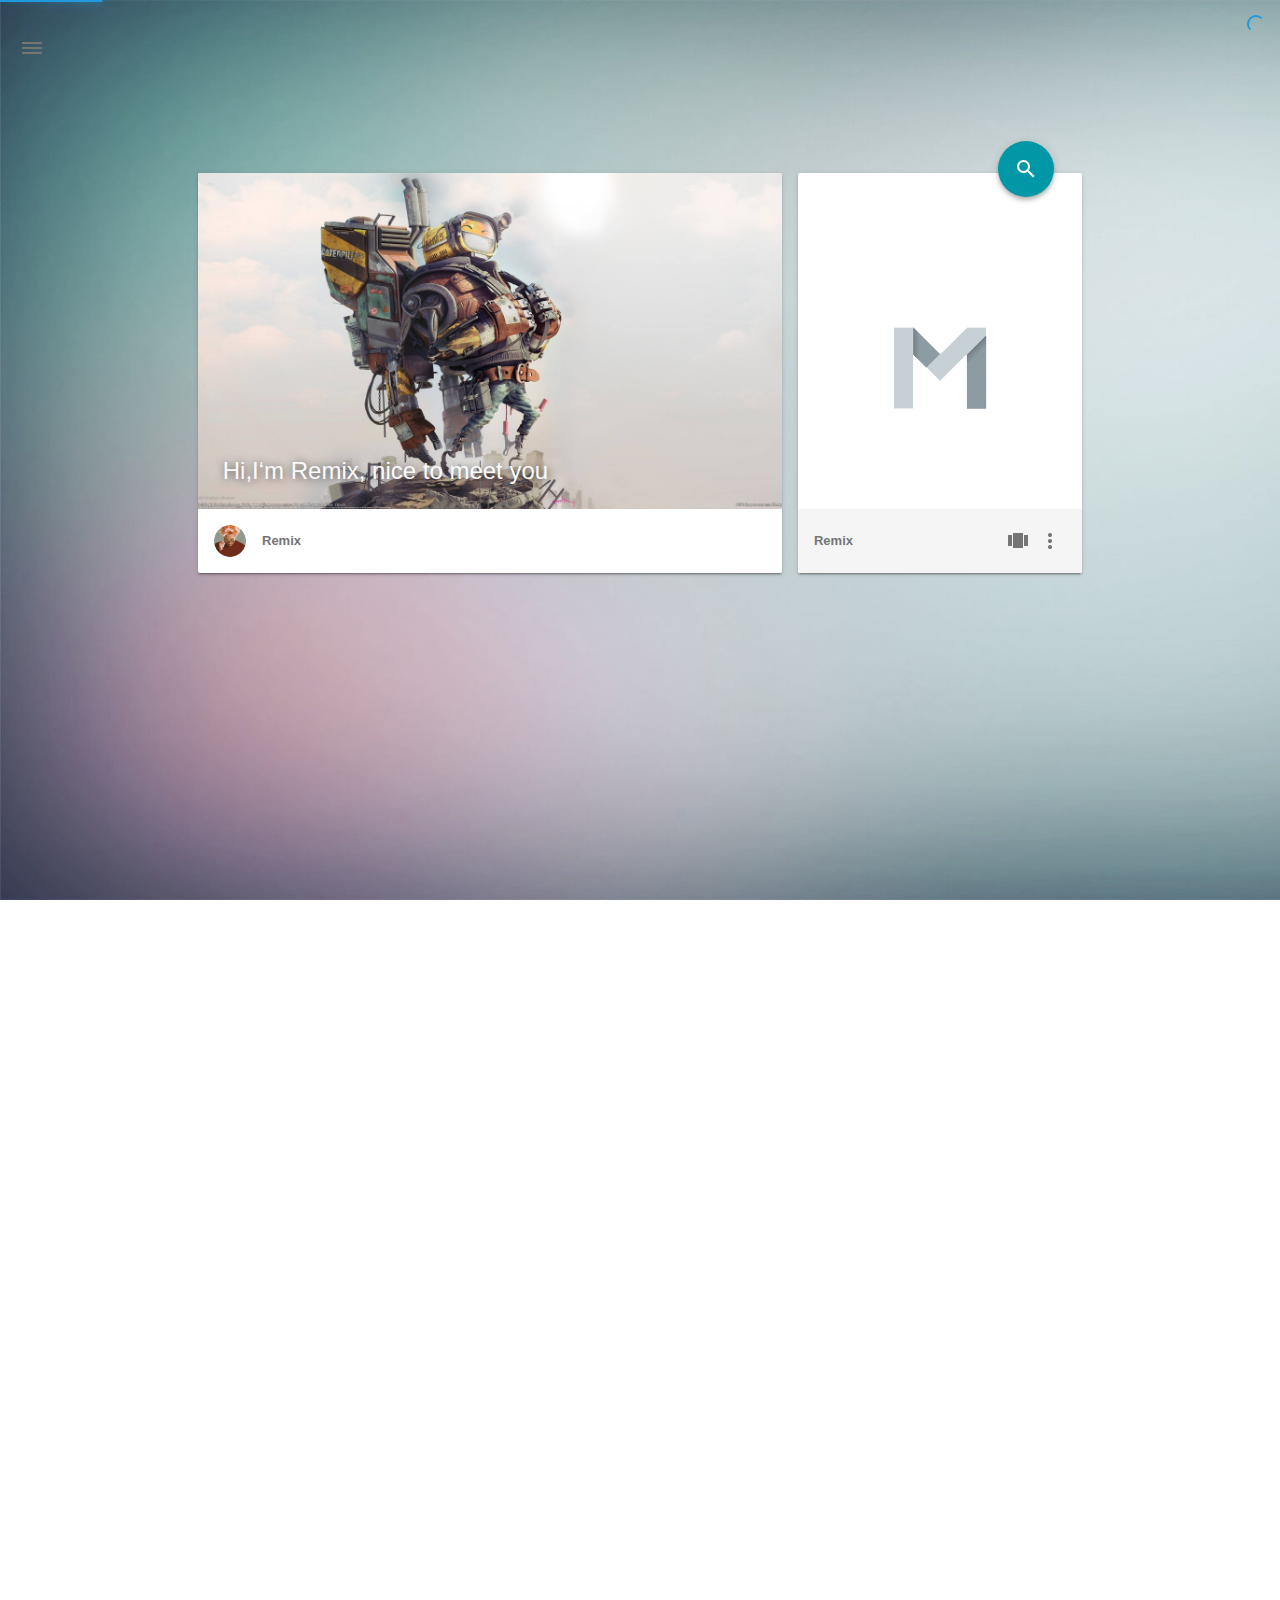
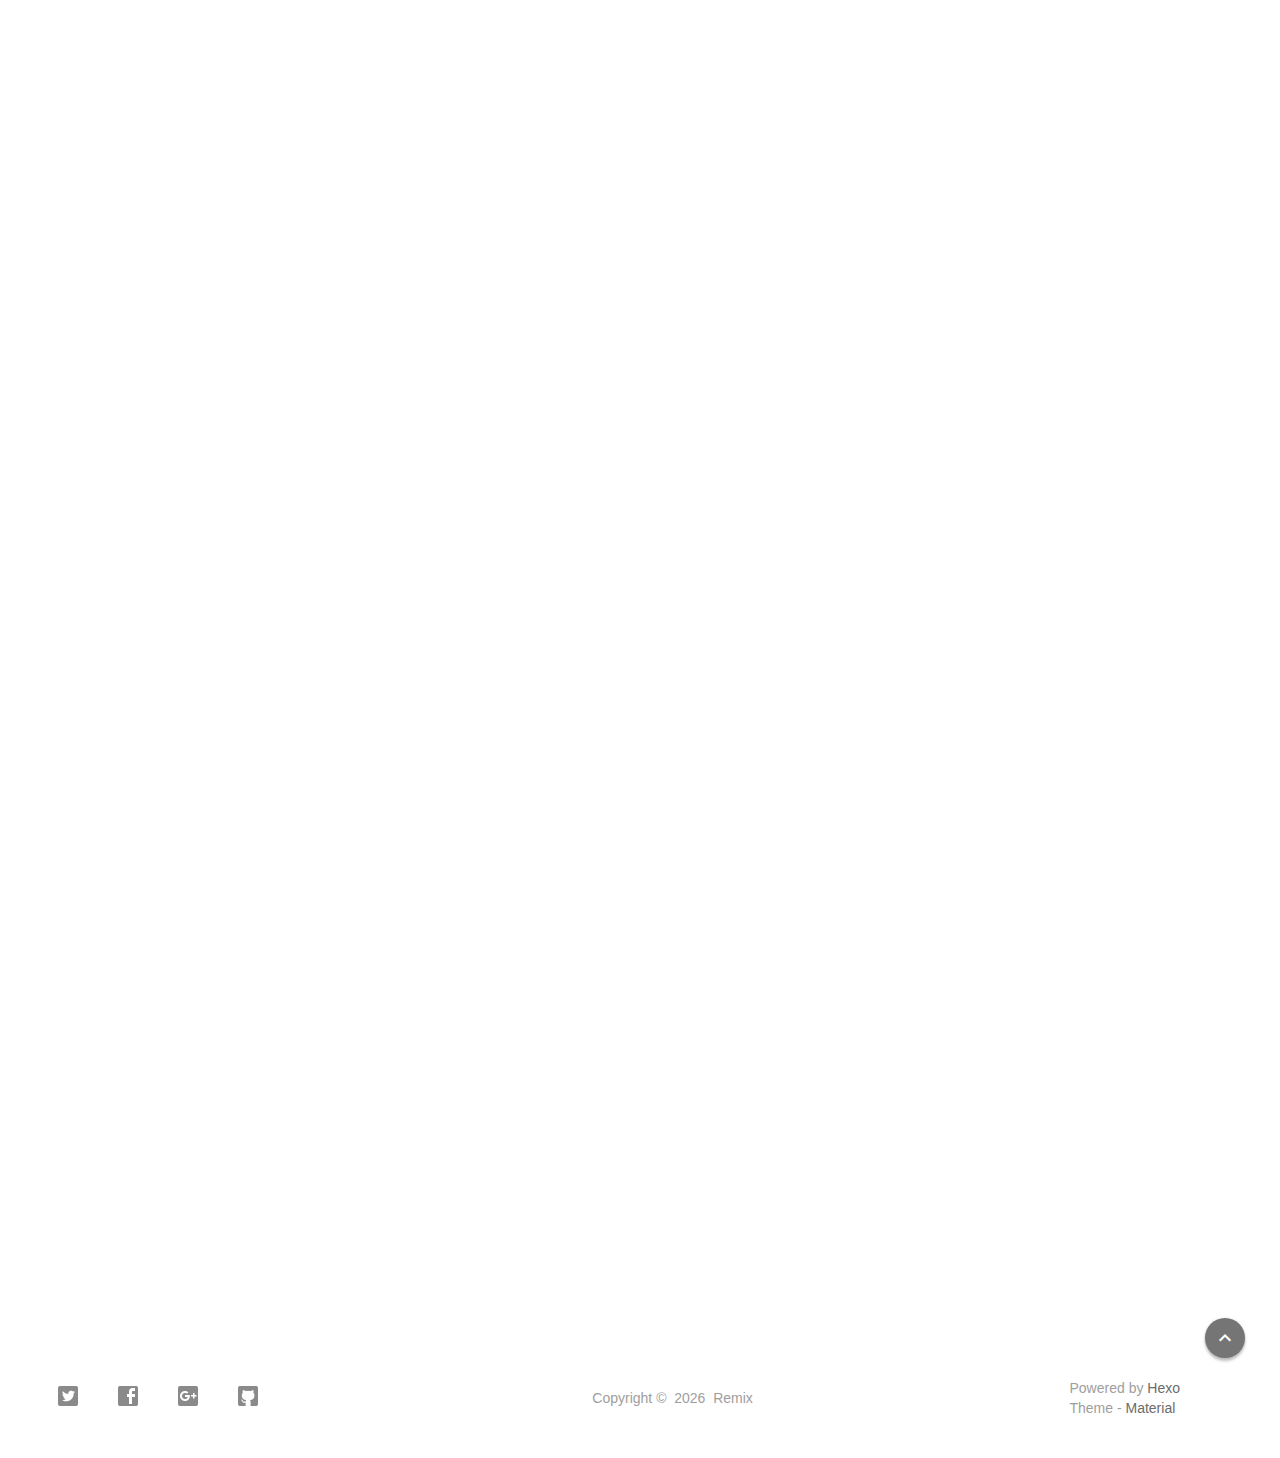
==== commit f65e828b: "Site updated: 2017-03-20 13:26:23" ====
--- a/index.html
+++ b/index.html
@@ -350,14 +350,203 @@
     
 
         <!-- Post Title -->
-        <p class="article-headline-p"><a href="/2017/03/09/hexo在windows下建立自己的github博客/">hexo在windows下建立自己的github博客</a></p>
+        <p class="article-headline-p"><a href="/2017/03/20/English-learning-233333/">English learning 233333</a></p>
     </div>
 
     <!-- Post Excerpt -->
     <div class="mdl-color-text--grey-600 mdl-card__supporting-text post_entry-content">
         
-            先要安装git和node.js注册github账户在git执行代码bash
-$ ssh-keygen -t rs...
+            
+        
+        &nbsp;&nbsp;&nbsp;
+        <span>
+            <a href="/2017/03/20/English-learning-233333/" target="_self">继续阅读</a>
+        </span>
+    </div>
+    <!-- Post_entry Info-->
+    <div id="post_entry-info">
+        <div id="post_entry-left-info" class="mdl-card__supporting-text meta mdl-color-text--grey-600 ">
+            <!-- Author Avatar -->
+            <div id="author-avatar">
+                <img src="/img/avatar.png" width="44px" height="44px" alt="Remix's avatar">
+            </div>
+            <div>
+                <strong>Remix</strong>
+                <span>3月 20, 2017</span>
+            </div>
+        </div>
+        <div id="post_entry-right-info">
+            <!-- Category -->
+            <span class="post_entry-category">
+                
+            </span>
+
+            
+                <!-- Comment Number -->
+                &nbsp;|&nbsp;
+                <span class="post_entry-comment" >
+                        <span class="ds-thread-count" data-thread-key="2017/03/20/English-learning-233333/" data-count-type="comments"></span>
+                </span>
+            
+
+            <!-- Post Views -->
+            <span class="post_entry-views">
+            </span>
+        </div>
+    </div>
+</div>
+
+        
+        
+        
+    
+        
+        
+            <!-- Paradox Thumbnail -->
+            <div class="post_entry-module mdl-card mdl-shadow--2dp mdl-cell mdl-cell--12-col fade out">
+    <!-- Post Thumbnail -->
+    
+        
+            <!-- Random Thumbnail -->
+            <div class="post_thumbnail-random mdl-card__media mdl-color-text--grey-50">
+        
+    
+
+        <!-- Post Title -->
+        <p class="article-headline-p"><a href="/2017/03/20/toast起源/">toast起源</a></p>
+    </div>
+
+    <!-- Post Excerpt -->
+    <div class="mdl-color-text--grey-600 mdl-card__supporting-text post_entry-content">
+        
+            烤面包是由一位法国人Grard Depardieu于1491年发明的,发明的原因其实是因为“意外”,是因为别的原因而发现了另一个更好的东西,而这位先...
+        
+        &nbsp;&nbsp;&nbsp;
+        <span>
+            <a href="/2017/03/20/toast起源/" target="_self">继续阅读</a>
+        </span>
+    </div>
+    <!-- Post_entry Info-->
+    <div id="post_entry-info">
+        <div id="post_entry-left-info" class="mdl-card__supporting-text meta mdl-color-text--grey-600 ">
+            <!-- Author Avatar -->
+            <div id="author-avatar">
+                <img src="/img/avatar.png" width="44px" height="44px" alt="Remix's avatar">
+            </div>
+            <div>
+                <strong>Remix</strong>
+                <span>3月 20, 2017</span>
+            </div>
+        </div>
+        <div id="post_entry-right-info">
+            <!-- Category -->
+            <span class="post_entry-category">
+                
+            </span>
+
+            
+                <!-- Comment Number -->
+                &nbsp;|&nbsp;
+                <span class="post_entry-comment" >
+                        <span class="ds-thread-count" data-thread-key="2017/03/20/toast起源/" data-count-type="comments"></span>
+                </span>
+            
+
+            <!-- Post Views -->
+            <span class="post_entry-views">
+            </span>
+        </div>
+    </div>
+</div>
+
+        
+        
+        
+    
+        
+        
+            <!-- Paradox Thumbnail -->
+            <div class="post_entry-module mdl-card mdl-shadow--2dp mdl-cell mdl-cell--12-col fade out">
+    <!-- Post Thumbnail -->
+    
+        
+            <!-- Random Thumbnail -->
+            <div class="post_thumbnail-random mdl-card__media mdl-color-text--grey-50">
+        
+    
+
+        <!-- Post Title -->
+        <p class="article-headline-p"><a href="/2017/03/10/KDD-竞赛参加学习/">KDD 竞赛参加学习</a></p>
+    </div>
+
+    <!-- Post Excerpt -->
+    <div class="mdl-color-text--grey-600 mdl-card__supporting-text post_entry-content">
+        
+            
+        
+        &nbsp;&nbsp;&nbsp;
+        <span>
+            <a href="/2017/03/10/KDD-竞赛参加学习/" target="_self">继续阅读</a>
+        </span>
+    </div>
+    <!-- Post_entry Info-->
+    <div id="post_entry-info">
+        <div id="post_entry-left-info" class="mdl-card__supporting-text meta mdl-color-text--grey-600 ">
+            <!-- Author Avatar -->
+            <div id="author-avatar">
+                <img src="/img/avatar.png" width="44px" height="44px" alt="Remix's avatar">
+            </div>
+            <div>
+                <strong>Remix</strong>
+                <span>3月 10, 2017</span>
+            </div>
+        </div>
+        <div id="post_entry-right-info">
+            <!-- Category -->
+            <span class="post_entry-category">
+                
+            </span>
+
+            
+                <!-- Comment Number -->
+                &nbsp;|&nbsp;
+                <span class="post_entry-comment" >
+                        <span class="ds-thread-count" data-thread-key="2017/03/10/KDD-竞赛参加学习/" data-count-type="comments"></span>
+                </span>
+            
+
+            <!-- Post Views -->
+            <span class="post_entry-views">
+            </span>
+        </div>
+    </div>
+</div>
+
+        
+        
+        
+    
+        
+        
+            <!-- Paradox Thumbnail -->
+            <div class="post_entry-module mdl-card mdl-shadow--2dp mdl-cell mdl-cell--12-col fade out">
+    <!-- Post Thumbnail -->
+    
+        
+            <!-- Random Thumbnail -->
+            <div class="post_thumbnail-random mdl-card__media mdl-color-text--grey-50">
+        
+    
+
+        <!-- Post Title -->
+        <p class="article-headline-p"><a href="/2017/03/09/hexo在windows下建立自己的github博客/">hexo在windows下建立自己的github博客</a></p>
+    </div>
+
+    <!-- Post Excerpt -->
+    <div class="mdl-color-text--grey-600 mdl-card__supporting-text post_entry-content">
+        
+            先要安装git和node.js注册github账户在git执行代码
+$ ss...
         
         &nbsp;&nbsp;&nbsp;
         <span>
@@ -563,7 +752,7 @@
             </a>
             <ul class="dropdown-menu">
             <li>
-                <a class="sidebar_archives-link" href="/archives/2017/03/">三月 2017<span class="sidebar_archives-count">2</span></a>
+                <a class="sidebar_archives-link" href="/archives/2017/03/">三月 2017<span class="sidebar_archives-count">5</span></a>
             </ul>
         </li>
         
